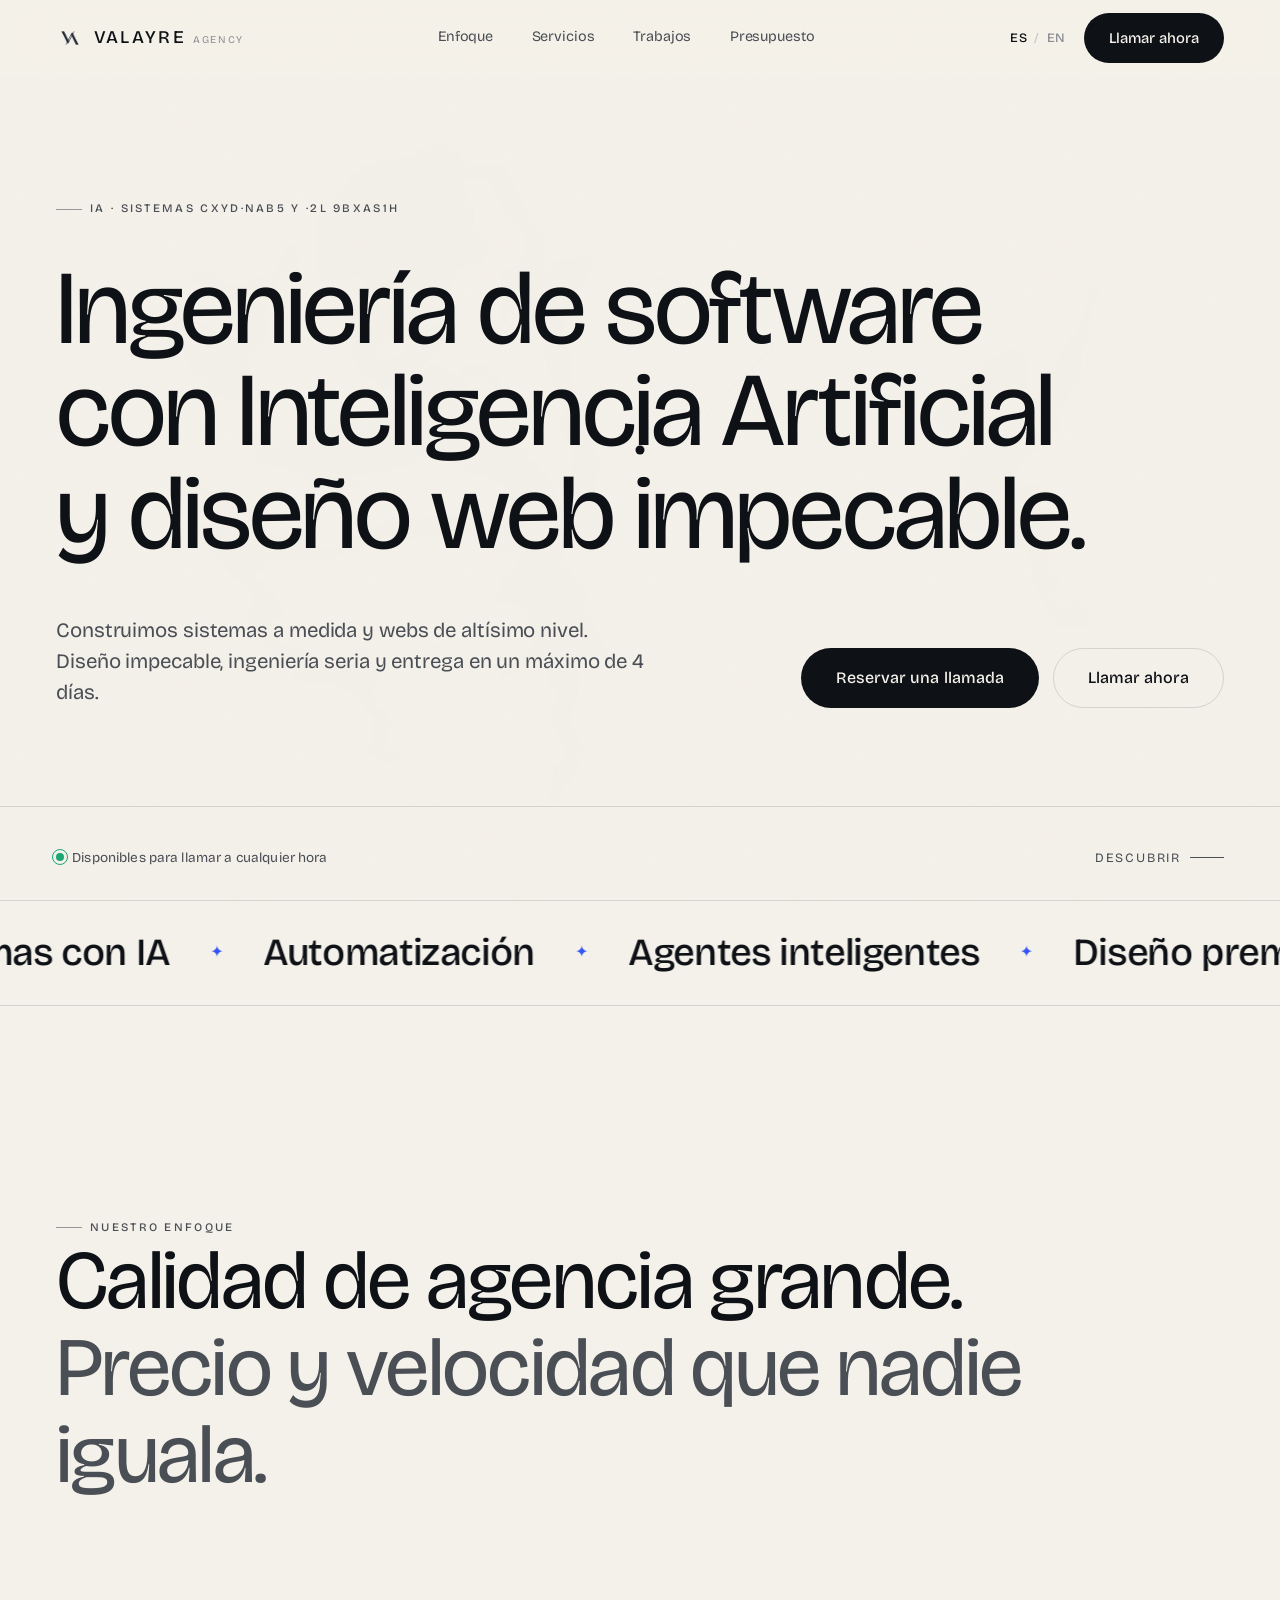
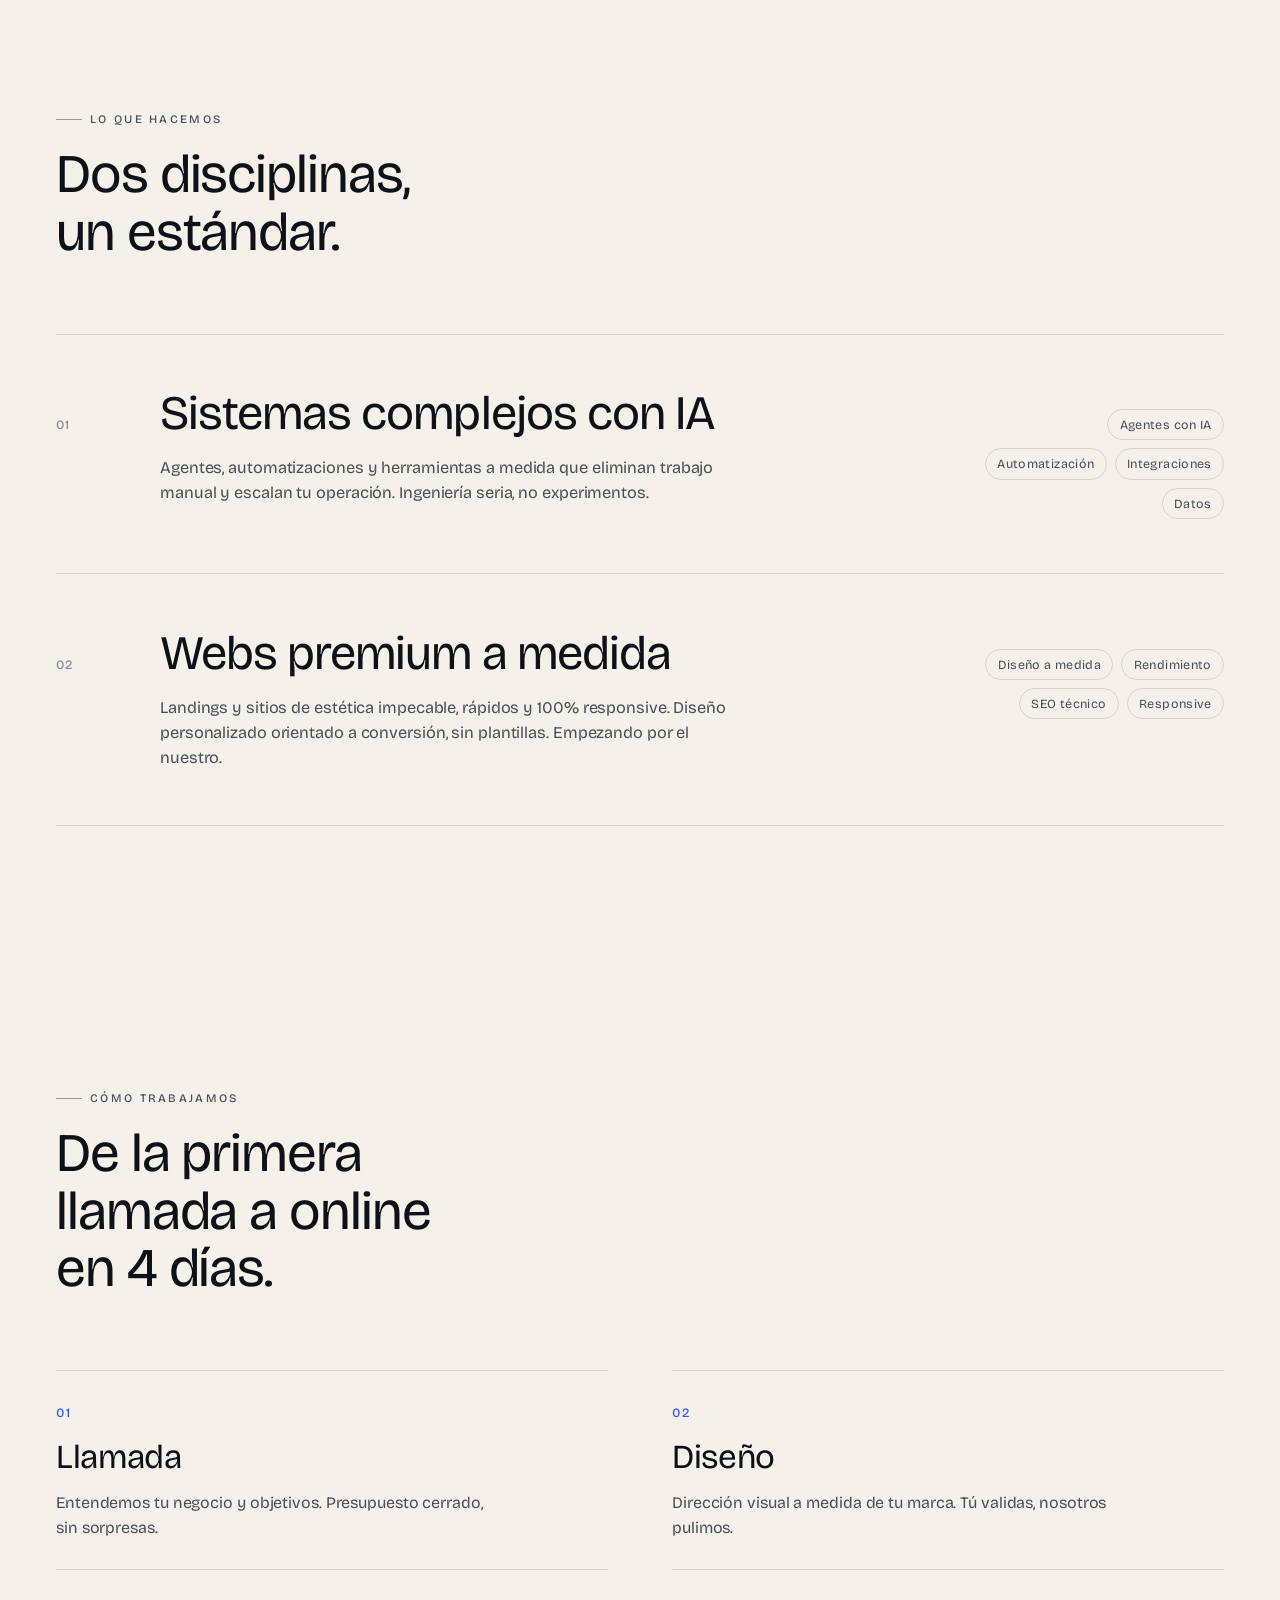
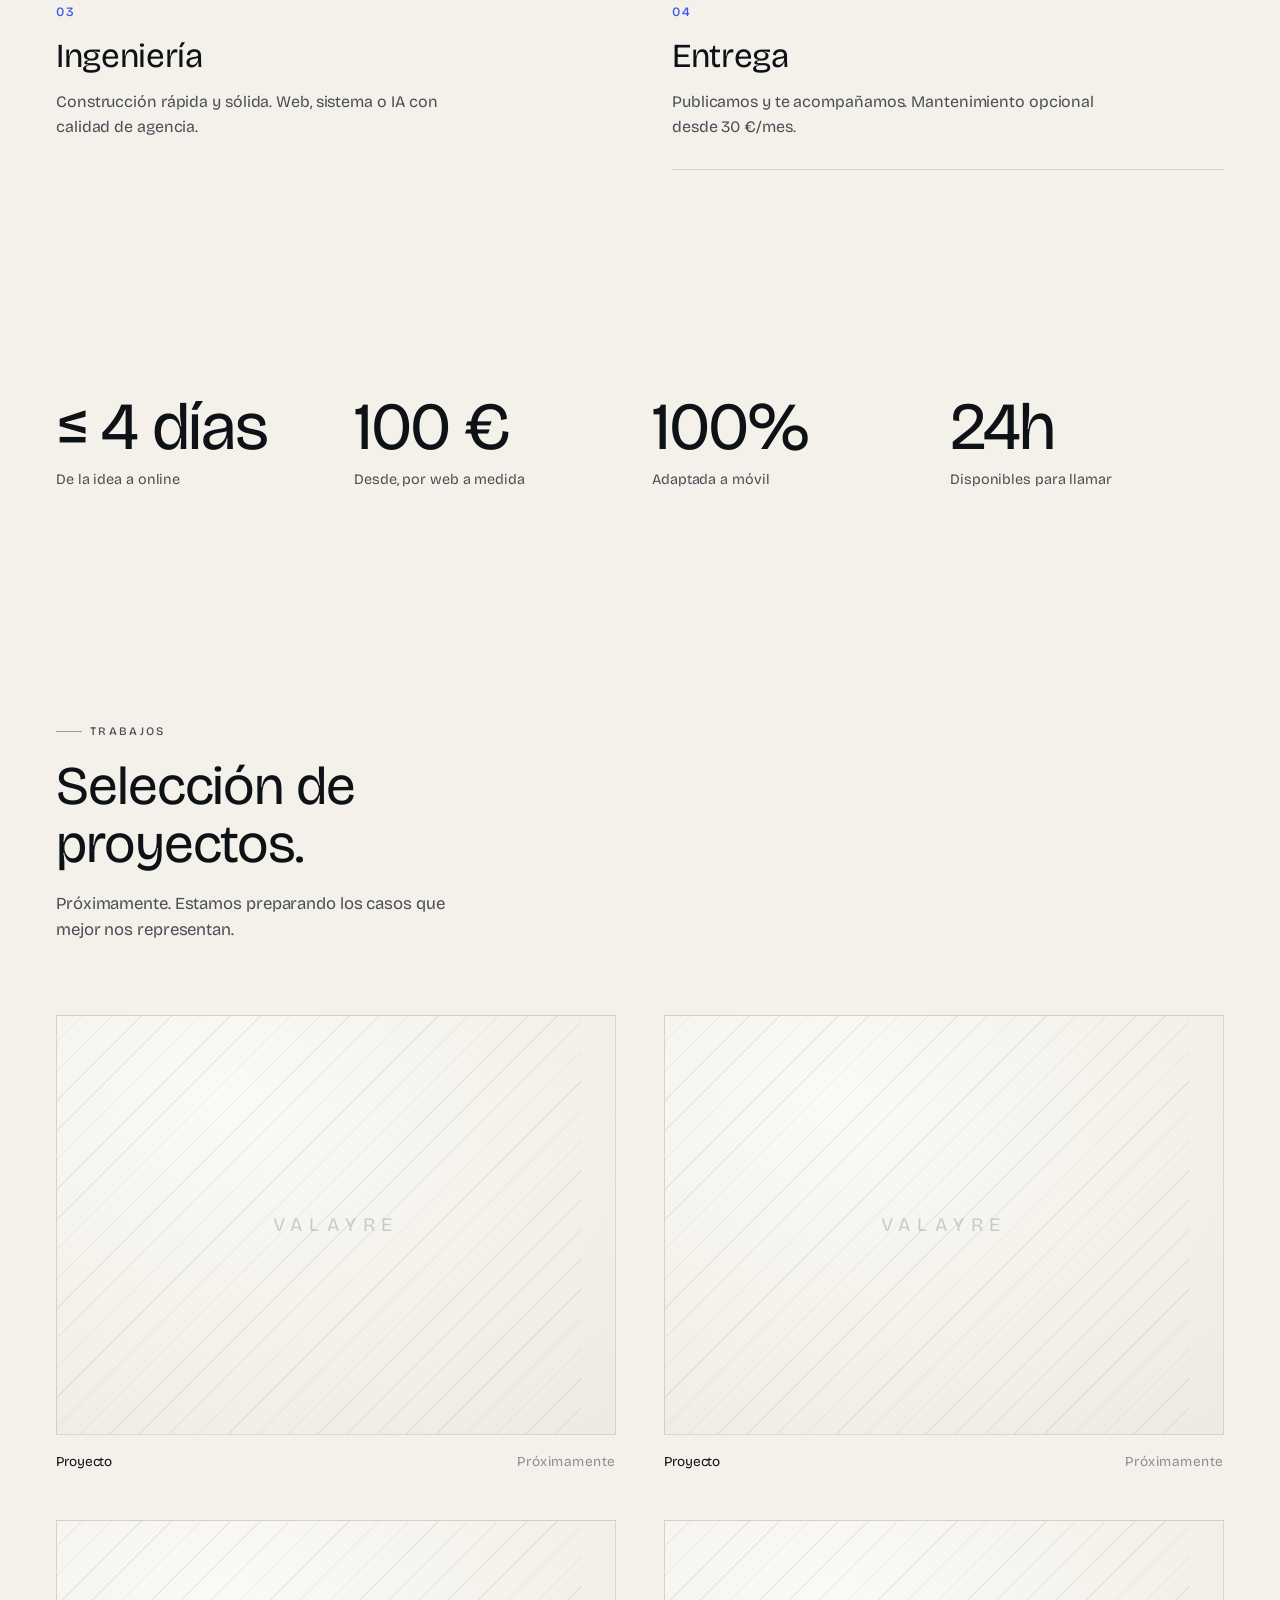
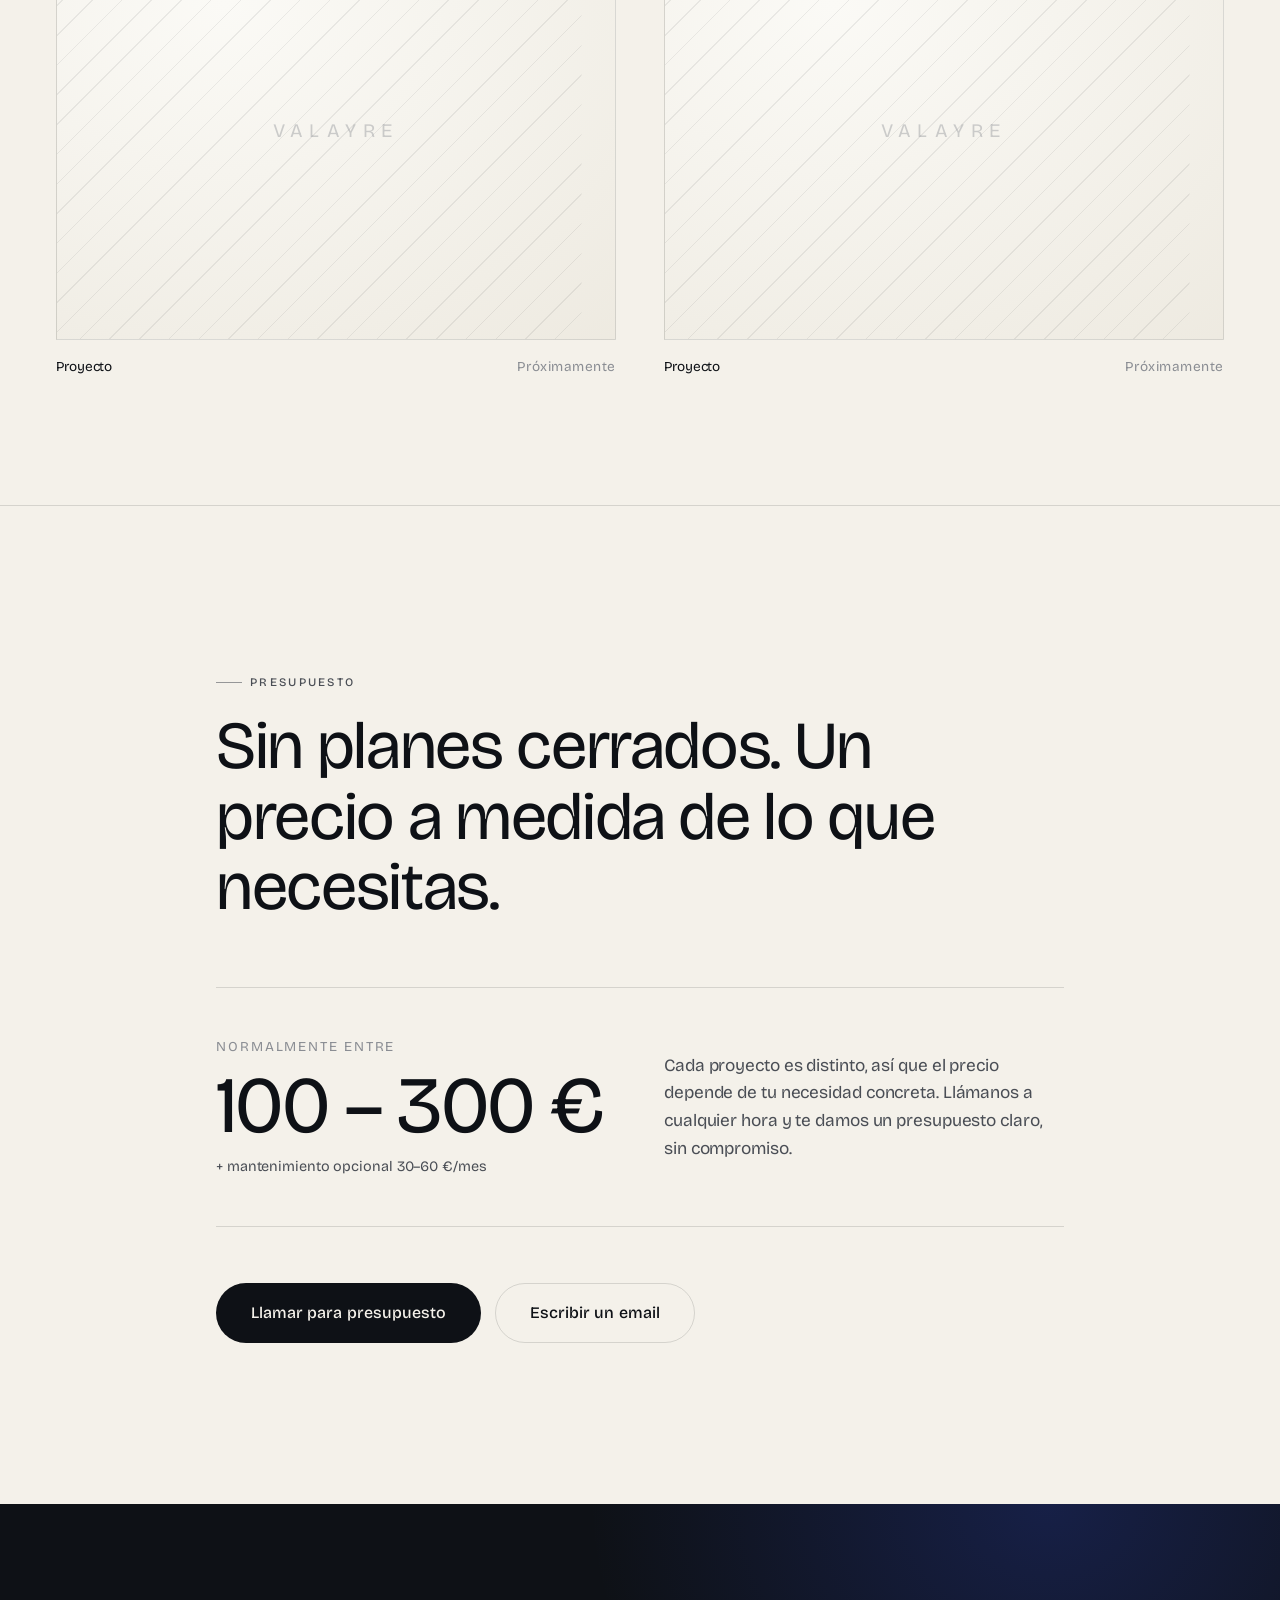
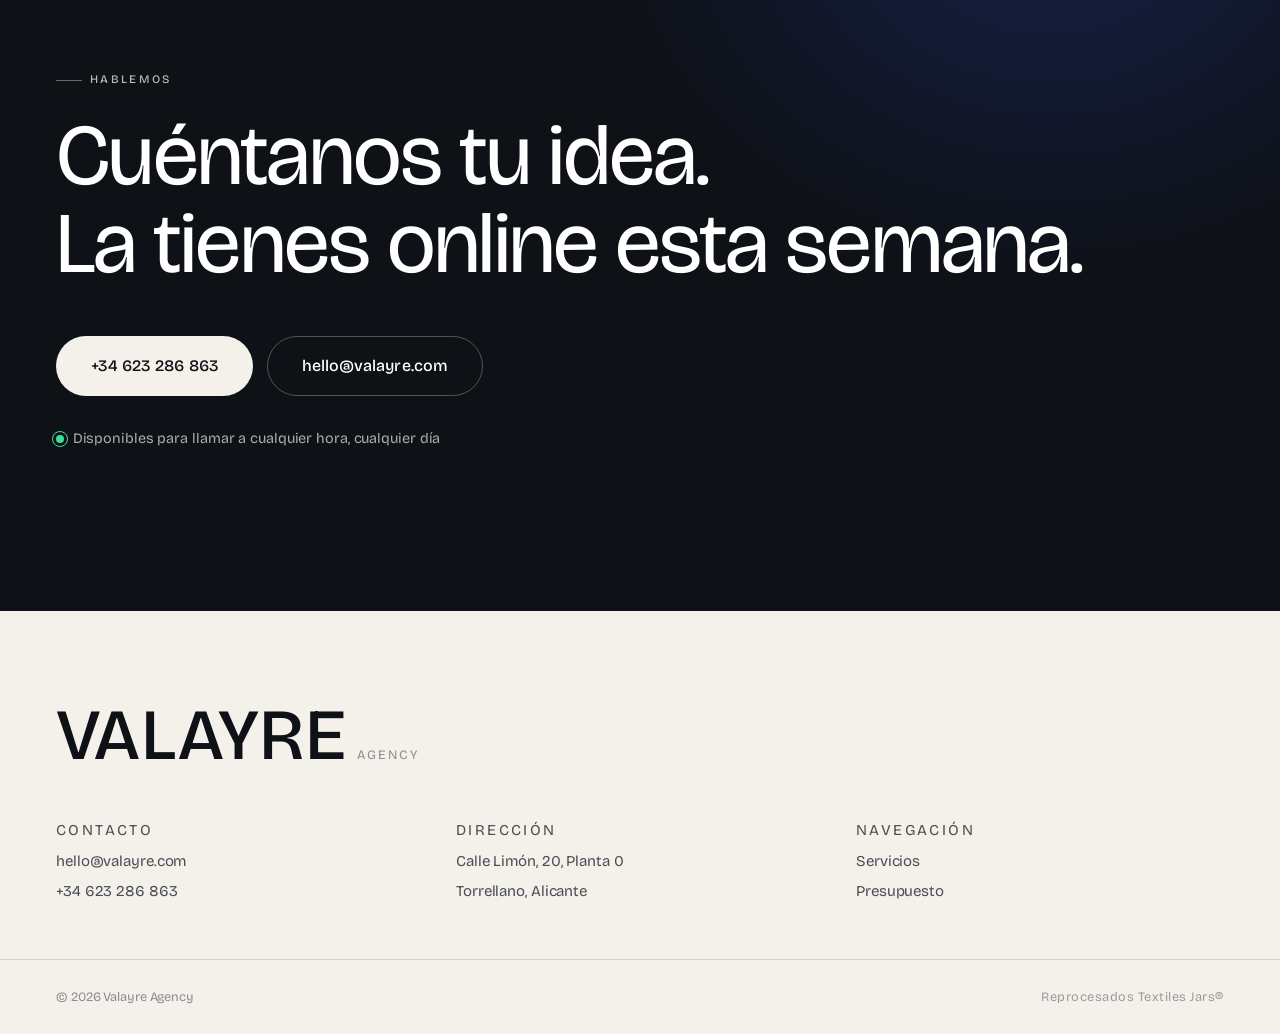
==== index.html @ 8a5e9e45 "🚀 Valayre Agency — landing premium inicial Landing estática (HTML/CSS/JS) para agency.valayre.com. W" ====
<!DOCTYPE html>
<html lang="es">
<head>
  <meta charset="UTF-8" />
  <meta name="viewport" content="width=device-width, initial-scale=1.0, viewport-fit=cover" />
  <title>Valayre Agency — Ingeniería de software con IA & diseño web premium</title>
  <meta name="description" content="Agencia de desarrollo de sistemas complejos con Inteligencia Artificial y webs premium a medida. Diseño impecable, entrega en máximo 4 días. Presupuesto a medida — llámanos a cualquier hora." />
  <meta name="theme-color" content="#F4F1EA" />

  <meta property="og:title" content="Valayre Agency — Software con IA & diseño web premium" />
  <meta property="og:description" content="Sistemas complejos con IA y webs premium. Diseño impecable, entrega en 4 días. Presupuesto a medida." />
  <meta property="og:type" content="website" />
  <meta property="og:url" content="https://agency.valayre.com" />

  <link rel="icon" type="image/png" href="assets/va-monogram.png" />
  <link rel="apple-touch-icon" href="assets/va-monogram.png" />

  <link rel="preconnect" href="https://fonts.googleapis.com" />
  <link rel="preconnect" href="https://fonts.gstatic.com" crossorigin />
  <!-- Bricolage Grotesque = única tipografía (display + texto). -->
  <link href="https://fonts.googleapis.com/css2?family=Bricolage+Grotesque:opsz,wght@12..96,200..800&display=swap" rel="stylesheet" />

  <link rel="stylesheet" href="styles.css" />
</head>
<body data-lang="es">

  <!-- ===================== PRELOADER ===================== -->
  <div class="loader" id="loader" aria-hidden="true">
    <div class="loader__inner">
      <img src="assets/va-monogram.png" alt="" class="loader__mark" />
      <div class="loader__bar"><span class="loader__fill" id="loaderFill"></span></div>
    </div>
    <span class="loader__count" id="loaderCount">0</span>
  </div>

  <!-- ===================== FX LAYERS ===================== -->
  <canvas class="fx-canvas" id="fxCanvas" aria-hidden="true"></canvas>
  <div class="grain" aria-hidden="true"></div>
  <div class="cursor" id="cursor" aria-hidden="true"><span class="cursor__label" id="cursorLabel"></span></div>
  <div class="scroll-progress" id="scrollProgress" aria-hidden="true"></div>

  <!-- ===================== NAV ===================== -->
  <header class="nav" id="nav">
    <div class="wrap nav__inner">
      <a href="#top" class="brand" data-cursor="Inicio" aria-label="Valayre Agency">
        <img src="assets/va-monogram.png" alt="" class="brand__mark" />
        <span class="brand__text"><b>VALAYRE</b><i>Agency</i></span>
      </a>

      <nav class="nav__links" aria-label="Principal">
        <a href="#enfoque" data-i18n="nav.approach">Enfoque</a>
        <a href="#servicios" data-i18n="nav.services">Servicios</a>
        <a href="#trabajos" data-i18n="nav.work">Trabajos</a>
        <a href="#presupuesto" data-i18n="nav.pricing">Presupuesto</a>
      </nav>

      <div class="nav__actions">
        <button class="lang" id="langSwitch" aria-label="Idioma / Language">
          <span data-lang-opt="es" class="is-active">ES</span><i>/</i><span data-lang-opt="en">EN</span>
        </button>
        <a href="tel:+34623286863" class="btn btn--solid nav__cta" data-magnetic data-cursor="Llamar" data-i18n="nav.cta">Llamar ahora</a>
      </div>
    </div>
  </header>

  <main id="top">

    <!-- ===================== HERO ===================== -->
    <section class="hero" id="hero">
      <div class="wrap hero__inner">
        <p class="eyebrow hero__eyebrow" data-scramble data-i18n="hero.eyebrow">IA · Sistemas complejos · Web premium</p>

        <h1 class="hero__title">
          <span class="line" data-i18n="hero.t1">Ingeniería de software</span>
          <span class="line" data-i18n="hero.t2">con Inteligencia Artificial</span>
          <span class="line line--accent" data-i18n="hero.t3">y diseño web impecable.</span>
        </h1>

        <div class="hero__foot">
          <p class="hero__lead" data-i18n="hero.lead">
            Construimos sistemas a medida y webs de altísimo nivel. Diseño impecable,
            ingeniería seria y entrega en un máximo de 4 días.
          </p>
          <div class="hero__cta">
            <a href="#presupuesto" class="btn btn--solid btn--lg" data-magnetic data-cursor="Reservar" data-i18n="hero.cta1">Reservar una llamada</a>
            <a href="tel:+34623286863" class="btn btn--line btn--lg" data-magnetic data-cursor="Llamar" data-i18n="hero.cta2">Llamar ahora</a>
          </div>
        </div>
      </div>

      <div class="hero__meta wrap">
        <span class="hero__avail"><i class="dot"></i><span data-i18n="hero.avail">Disponibles para llamar a cualquier hora</span></span>
        <a href="#enfoque" class="hero__scroll" data-cursor="Bajar"><span data-i18n="hero.scroll">Descubrir</span><i></i></a>
      </div>
    </section>

    <!-- ===================== MARQUEE ===================== -->
    <div class="marquee" aria-hidden="true">
      <div class="marquee__track" id="marquee">
        <span>Desarrollo web</span><i>✦</i><span>Sistemas con IA</span><i>✦</i><span>Automatización</span><i>✦</i>
        <span>Agentes inteligentes</span><i>✦</i><span>Diseño premium</span><i>✦</i><span>Integraciones</span><i>✦</i>
        <span>Rendimiento</span><i>✦</i><span>SEO técnico</span><i>✦</i>
      </div>
    </div>

    <!-- ===================== MANIFESTO ===================== -->
    <section class="manifesto" id="enfoque">
      <div class="wrap">
        <p class="eyebrow reveal" data-i18n="man.eyebrow">Nuestro enfoque</p>
        <h2 class="manifesto__title">
          <span class="w" data-i18n="man.t1">Calidad</span>
          <span class="w" data-i18n="man.t2">de</span>
          <span class="w" data-i18n="man.t3">agencia</span>
          <span class="w" data-i18n="man.t4">grande.</span>
          <span class="w w--mut" data-i18n="man.t5">Precio</span>
          <span class="w w--mut" data-i18n="man.t6">y</span>
          <span class="w w--mut" data-i18n="man.t7">velocidad</span>
          <span class="w w--mut" data-i18n="man.t8">que</span>
          <span class="w w--mut" data-i18n="man.t9">nadie</span>
          <span class="w w--mut" data-i18n="man.t10">iguala.</span>
        </h2>
      </div>
    </section>

    <!-- ===================== SERVICES ===================== -->
    <section class="services" id="servicios">
      <div class="wrap">
        <header class="sec-head reveal">
          <p class="eyebrow" data-i18n="serv.eyebrow">Lo que hacemos</p>
          <h2 class="sec-title" data-i18n="serv.title">Dos disciplinas, un estándar.</h2>
        </header>

        <div class="srv">
          <article class="srv__item reveal" data-cursor="Ver">
            <span class="srv__idx">01</span>
            <div class="srv__body">
              <h3 class="srv__title" data-i18n="serv.1.t">Sistemas complejos con IA</h3>
              <p class="srv__text" data-i18n="serv.1.d">Agentes, automatizaciones y herramientas a medida que eliminan trabajo manual y escalan tu operación. Ingeniería seria, no experimentos.</p>
            </div>
            <ul class="srv__tags">
              <li data-i18n="serv.1.a">Agentes con IA</li>
              <li data-i18n="serv.1.b">Automatización</li>
              <li data-i18n="serv.1.c">Integraciones</li>
              <li data-i18n="serv.1.e">Datos</li>
            </ul>
          </article>

          <article class="srv__item reveal" data-cursor="Ver">
            <span class="srv__idx">02</span>
            <div class="srv__body">
              <h3 class="srv__title" data-i18n="serv.2.t">Webs premium a medida</h3>
              <p class="srv__text" data-i18n="serv.2.d">Landings y sitios de estética impecable, rápidos y 100% responsive. Diseño personalizado orientado a conversión, sin plantillas. Empezando por el nuestro.</p>
            </div>
            <ul class="srv__tags">
              <li data-i18n="serv.2.a">Diseño a medida</li>
              <li data-i18n="serv.2.b">Rendimiento</li>
              <li data-i18n="serv.2.c">SEO técnico</li>
              <li data-i18n="serv.2.e">Responsive</li>
            </ul>
          </article>
        </div>
      </div>
    </section>

    <!-- ===================== APPROACH / PROCESS ===================== -->
    <section class="process">
      <div class="wrap">
        <header class="sec-head reveal">
          <p class="eyebrow" data-i18n="proc.eyebrow">Cómo trabajamos</p>
          <h2 class="sec-title" data-i18n="proc.title">De la primera llamada a online en 4 días.</h2>
        </header>

        <ol class="steps">
          <li class="step reveal">
            <span class="step__n">01</span>
            <h3 class="step__t" data-i18n="proc.1.t">Llamada</h3>
            <p class="step__d" data-i18n="proc.1.d">Entendemos tu negocio y objetivos. Presupuesto cerrado, sin sorpresas.</p>
          </li>
          <li class="step reveal">
            <span class="step__n">02</span>
            <h3 class="step__t" data-i18n="proc.2.t">Diseño</h3>
            <p class="step__d" data-i18n="proc.2.d">Dirección visual a medida de tu marca. Tú validas, nosotros pulimos.</p>
          </li>
          <li class="step reveal">
            <span class="step__n">03</span>
            <h3 class="step__t" data-i18n="proc.3.t">Ingeniería</h3>
            <p class="step__d" data-i18n="proc.3.d">Construcción rápida y sólida. Web, sistema o IA con calidad de agencia.</p>
          </li>
          <li class="step reveal">
            <span class="step__n">04</span>
            <h3 class="step__t" data-i18n="proc.4.t">Entrega</h3>
            <p class="step__d" data-i18n="proc.4.d">Publicamos y te acompañamos. Mantenimiento opcional desde 30&nbsp;€/mes.</p>
          </li>
        </ol>
      </div>
    </section>

    <!-- ===================== STATS ===================== -->
    <section class="stats">
      <div class="wrap stats__grid">
        <div class="stat reveal">
          <span class="stat__n" data-count="4" data-prefix="≤ " data-suffix="" data-i18n-suffix="stat.days"> días</span>
          <span class="stat__l" data-i18n="stat.1">De la idea a online</span>
        </div>
        <div class="stat reveal">
          <span class="stat__n" data-count="100" data-prefix="" data-suffix=" €">100 €</span>
          <span class="stat__l" data-i18n="stat.2">Desde, por web a medida</span>
        </div>
        <div class="stat reveal">
          <span class="stat__n" data-count="100" data-prefix="" data-suffix="%">100%</span>
          <span class="stat__l" data-i18n="stat.3">Adaptada a móvil</span>
        </div>
        <div class="stat reveal">
          <span class="stat__n" data-count="24" data-prefix="" data-suffix="h">24h</span>
          <span class="stat__l" data-i18n="stat.4">Disponibles para llamar</span>
        </div>
      </div>
    </section>

    <!-- ===================== WORK ===================== -->
    <section class="work" id="trabajos">
      <div class="wrap">
        <header class="sec-head reveal">
          <p class="eyebrow" data-i18n="work.eyebrow">Trabajos</p>
          <h2 class="sec-title" data-i18n="work.title">Selección de proyectos.</h2>
          <p class="sec-sub" data-i18n="work.sub">Próximamente. Estamos preparando los casos que mejor nos representan.</p>
        </header>

        <div class="work__grid">
          <figure class="proj reveal" data-cursor="Pronto"><div class="proj__ph"></div><figcaption><span data-i18n="work.1">Proyecto</span><i data-i18n="work.soon">Próximamente</i></figcaption></figure>
          <figure class="proj reveal" data-cursor="Pronto"><div class="proj__ph"></div><figcaption><span data-i18n="work.2">Proyecto</span><i data-i18n="work.soon">Próximamente</i></figcaption></figure>
          <figure class="proj reveal" data-cursor="Pronto"><div class="proj__ph"></div><figcaption><span data-i18n="work.3">Proyecto</span><i data-i18n="work.soon">Próximamente</i></figcaption></figure>
          <figure class="proj reveal" data-cursor="Pronto"><div class="proj__ph"></div><figcaption><span data-i18n="work.4">Proyecto</span><i data-i18n="work.soon">Próximamente</i></figcaption></figure>
        </div>
      </div>
    </section>

    <!-- ===================== PRESUPUESTO (single, no plans) ===================== -->
    <section class="quote" id="presupuesto">
      <div class="wrap quote__inner">
        <p class="eyebrow reveal" data-i18n="quote.eyebrow">Presupuesto</p>
        <h2 class="quote__title reveal" data-i18n="quote.title">Sin planes cerrados. Un precio a medida de lo que necesitas.</h2>

        <div class="quote__range reveal">
          <div class="quote__figure">
            <span class="quote__from" data-i18n="quote.from">Normalmente entre</span>
            <span class="quote__amount">100 – 300 €</span>
            <span class="quote__note" data-i18n="quote.maint">+ mantenimiento opcional 30–60&nbsp;€/mes</span>
          </div>
          <p class="quote__desc" data-i18n="quote.desc">
            Cada proyecto es distinto, así que el precio depende de tu necesidad concreta.
            Llámanos a cualquier hora y te damos un presupuesto claro, sin compromiso.
          </p>
        </div>

        <div class="quote__cta reveal">
          <a href="tel:+34623286863" class="btn btn--solid btn--lg" data-magnetic data-cursor="Llamar" data-i18n="quote.cta1">Llamar para presupuesto</a>
          <a href="mailto:hello@valayre.com?subject=Presupuesto%20—%20Valayre%20Agency" class="btn btn--line btn--lg" data-magnetic data-cursor="Escribir" data-i18n="quote.cta2">Escribir un email</a>
        </div>
      </div>
    </section>

    <!-- ===================== FINAL CTA ===================== -->
    <section class="cta" id="contacto">
      <div class="wrap cta__inner">
        <p class="eyebrow eyebrow--inv reveal" data-i18n="cta.eyebrow">Hablemos</p>
        <h2 class="cta__title">
          <span class="line" data-i18n="cta.t1">Cuéntanos tu idea.</span>
          <span class="line" data-i18n="cta.t2">La tienes online esta semana.</span>
        </h2>
        <div class="cta__actions reveal">
          <a href="tel:+34623286863" class="btn btn--solid-inv btn--lg" data-magnetic data-cursor="Llamar">+34 623 286 863</a>
          <a href="mailto:hello@valayre.com" class="btn btn--line-inv btn--lg" data-magnetic data-cursor="Escribir">hello@valayre.com</a>
        </div>
        <p class="cta__avail reveal"><i class="dot"></i><span data-i18n="cta.avail">Disponibles para llamar a cualquier hora, cualquier día</span></p>
      </div>
    </section>
  </main>

  <!-- ===================== FOOTER ===================== -->
  <footer class="footer">
    <div class="wrap footer__top">
      <div class="footer__brand">
        <span class="footer__word">VALAYRE</span>
        <span class="footer__sub">Agency</span>
      </div>
      <div class="footer__cols">
        <div class="footer__col">
          <p class="footer__label" data-i18n="footer.contact">Contacto</p>
          <a href="mailto:hello@valayre.com" data-cursor="Escribir">hello@valayre.com</a>
          <a href="tel:+34623286863" data-cursor="Llamar">+34 623 286 863</a>
        </div>
        <div class="footer__col">
          <p class="footer__label" data-i18n="footer.address">Dirección</p>
          <p>Calle Limón, 20, Planta 0</p>
          <p>Torrellano, Alicante</p>
        </div>
        <div class="footer__col">
          <p class="footer__label" data-i18n="footer.site">Navegación</p>
          <a href="#servicios" data-i18n="nav.services">Servicios</a>
          <a href="#presupuesto" data-i18n="nav.pricing">Presupuesto</a>
        </div>
      </div>
    </div>
    <div class="wrap footer__bottom">
      <p>© <span id="year"></span> Valayre Agency</p>
      <p class="footer__parent">Reprocesados Textiles Jars®</p>
    </div>
  </footer>

  <!-- ===================== MOBILE CALL BAR ===================== -->
  <div class="callbar" id="callbar">
    <a href="tel:+34623286863" class="callbar__a callbar__call" data-i18n="callbar.call">Llamar ahora</a>
    <a href="#presupuesto" class="callbar__a callbar__book" data-i18n="callbar.book">Presupuesto</a>
  </div>

  <script src="app.js"></script>
</body>
</html>
---- styles.css ----
/* =========================================================
   VALAYRE AGENCY — Premium redesign (single look)
   Type: Bricolage Grotesque — única tipografía (display + texto).
   ========================================================= */

/* ---------- RESET ---------- */
*, *::before, *::after { box-sizing: border-box; margin: 0; padding: 0; }
html { -webkit-text-size-adjust: 100%; }
img { max-width: 100%; display: block; }
a { color: inherit; text-decoration: none; }
button { font: inherit; color: inherit; background: none; border: none; cursor: pointer; }
ul, ol { list-style: none; }

/* ---------- TOKENS ---------- */
:root {
  --bone:      #F4F1EA;
  --bone-2:    #ECE8DE;
  --ink:       #0E1116;
  --ink-2:     #4A4E55;
  --ink-3:     #8A8D93;
  --line:      rgba(14, 17, 22, 0.13);
  --line-soft: rgba(14, 17, 22, 0.07);
  --accent:    #3554F4;      /* restrained electric — used sparingly */
  --paper:     #FBFAF6;

  --display: 'Bricolage Grotesque', system-ui, -apple-system, sans-serif;
  --sans:    'Bricolage Grotesque', system-ui, -apple-system, sans-serif;

  --wrap:   1280px;
  --gutter: clamp(1.25rem, 4.5vw, 3.5rem);
  --ease:   cubic-bezier(0.16, 1, 0.3, 1);
  --ease-io:cubic-bezier(0.65, 0.05, 0, 1);
  --nav-h:  76px;
}

/* ---------- BASE ---------- */
html { scroll-behavior: smooth; }
body {
  font-family: var(--sans);
  background: var(--bone);
  color: var(--ink);
  line-height: 1.55;
  font-size: 16px;
  font-weight: 400;
  letter-spacing: -0.006em;
  -webkit-font-smoothing: antialiased;
  text-rendering: optimizeLegibility;
  overflow-x: hidden;
}
body.is-loading { overflow: hidden; height: 100vh; }
.wrap { width: 100%; max-width: var(--wrap); margin-inline: auto; padding-inline: var(--gutter); }

/* Bricolage as primary display type — a touch heavier + tighter for large headings */
.hero__title, .sec-title, .srv__title, .step__t, .stat__n,
.manifesto__title, .quote__title, .quote__amount, .cta__title,
.marquee__track span, .footer__word, .loader__count {
  font-weight: 500;
  letter-spacing: -0.03em;
}
.hero__title, .cta__title, .quote__amount, .stat__n { letter-spacing: -0.035em; }

/* Hide native cursor only when custom cursor active (desktop, fine pointer) */
body.has-cursor, body.has-cursor a, body.has-cursor button { cursor: none; }

/* ---------- FX: shader canvas + grain ---------- */
.fx-canvas { position: fixed; inset: 0; z-index: 0; width: 100%; height: 100%; opacity: 0.9; pointer-events: none; }
.grain {
  position: fixed; inset: 0; z-index: 1; pointer-events: none; opacity: 0.4; mix-blend-mode: multiply;
  background-image: url("data:image/svg+xml,%3Csvg xmlns='http://www.w3.org/2000/svg' width='140' height='140'%3E%3Cfilter id='n'%3E%3CfeTurbulence type='fractalNoise' baseFrequency='0.8' numOctaves='2' stitchTiles='stitch'/%3E%3C/filter%3E%3Crect width='100%25' height='100%25' filter='url(%23n)' opacity='0.05'/%3E%3C/svg%3E");
}
main, .nav, .footer, .marquee, .callbar { position: relative; z-index: 2; }

/* ---------- CUSTOM CURSOR ---------- */
.cursor {
  position: fixed; top: 0; left: 0; z-index: 200; width: 9px; height: 9px; border-radius: 50%;
  background: var(--ink); pointer-events: none; transform: translate(-50%, -50%);
  transition: width 0.35s var(--ease), height 0.35s var(--ease), background 0.35s var(--ease), opacity 0.3s;
  display: none; mix-blend-mode: normal;
}
.cursor.is-active { display: block; }
/* pointer flourishes are desktop-only */
@media (max-width: 1023px), (hover: none), (pointer: coarse) {
  .cursor { display: none !important; }
  body.has-cursor, body.has-cursor a, body.has-cursor button { cursor: auto; }
}
.cursor.is-hover { width: 68px; height: 68px; background: var(--ink); }
.cursor.is-hover.on-dark { background: var(--bone); }
.cursor__label {
  position: absolute; inset: 0; display: grid; place-items: center;
  font-family: var(--sans); font-size: 11px; font-weight: 500; letter-spacing: 0.04em;
  color: var(--bone); opacity: 0; transform: scale(0.6); transition: opacity 0.3s, transform 0.3s var(--ease);
  text-transform: uppercase; white-space: nowrap;
}
.cursor.on-dark .cursor__label { color: var(--ink); }
.cursor.is-hover .cursor__label { opacity: 1; transform: scale(1); }

/* ---------- SCROLL PROGRESS ---------- */
.scroll-progress {
  position: fixed; top: 0; left: 0; height: 2px; width: 0%;
  background: var(--ink); z-index: 100; transform-origin: left;
}

/* ---------- PRELOADER ---------- */
.loader {
  position: fixed; inset: 0; z-index: 300; background: var(--bone);
  display: grid; place-items: center; transition: opacity 0.7s var(--ease), visibility 0.7s;
}
.loader.is-done { opacity: 0; visibility: hidden; }
.loader__inner { display: flex; flex-direction: column; align-items: center; gap: 1.8rem; }
.loader__mark { width: 46px; height: 46px; opacity: 0.9; animation: floaty 3s ease-in-out infinite; }
@keyframes floaty { 0%,100%{transform:translateY(0)} 50%{transform:translateY(-6px)} }
.loader__bar { width: 200px; height: 2px; background: var(--line); overflow: hidden; }
.loader__fill { display: block; height: 100%; width: 0%; background: var(--ink); transition: width 0.2s linear; }
.loader__count {
  position: fixed; bottom: clamp(1.5rem, 5vw, 3rem); right: var(--gutter);
  font-family: var(--display); font-size: clamp(3rem, 12vw, 7rem); line-height: 1; color: var(--ink);
}

/* ---------- EYEBROW ---------- */
.eyebrow {
  display: inline-flex; align-items: center; gap: 0.7em;
  font-family: var(--sans); font-size: 0.72rem; font-weight: 500;
  letter-spacing: 0.2em; text-transform: uppercase; color: var(--ink-2);
}
.eyebrow::before { content: ""; width: 26px; height: 1px; background: currentColor; opacity: 0.55; }
.eyebrow--inv { color: rgba(255,255,255,0.7); }

/* ---------- BUTTONS ---------- */
.btn {
  --py: 0.85em; --px: 1.6em;
  position: relative; display: inline-flex; align-items: center; justify-content: center; gap: 0.6em;
  padding: var(--py) var(--px); font-family: var(--sans); font-size: 0.92rem; font-weight: 500;
  letter-spacing: 0.005em; border-radius: 100px; border: 1px solid transparent;
  overflow: hidden; isolation: isolate; transition: color 0.4s var(--ease), border-color 0.4s var(--ease);
  will-change: transform;
}
.btn--lg { --py: 1.05em; --px: 2.1em; font-size: 1rem; }
.btn::after {
  content: ""; position: absolute; inset: 0; z-index: -1; border-radius: inherit;
  transform: scaleY(0); transform-origin: bottom; transition: transform 0.5s var(--ease);
}
.btn:hover::after { transform: scaleY(1); }

.btn--solid { background: var(--ink); color: var(--bone); }
.btn--solid::after { background: var(--accent); transform-origin: bottom; }
.btn--solid:hover { color: #fff; }

.btn--line { border-color: var(--line); color: var(--ink); }
.btn--line::after { background: var(--ink); }
.btn--line:hover { color: var(--bone); border-color: var(--ink); }

.btn--solid-inv { background: var(--bone); color: var(--ink); }
.btn--solid-inv::after { background: var(--accent); }
.btn--solid-inv:hover { color: #fff; }

.btn--line-inv { border-color: rgba(255,255,255,0.28); color: #fff; }
.btn--line-inv::after { background: var(--bone); }
.btn--line-inv:hover { color: var(--ink); border-color: var(--bone); }

/* ---------- NAV ---------- */
.nav {
  position: fixed; top: 0; left: 0; right: 0; z-index: 50; height: var(--nav-h);
  display: flex; align-items: center;
  background: color-mix(in srgb, var(--bone) 72%, transparent);
  backdrop-filter: saturate(180%) blur(16px); -webkit-backdrop-filter: saturate(180%) blur(16px);
  border-bottom: 1px solid transparent; transition: border-color 0.5s var(--ease), transform 0.5s var(--ease);
}
.nav.is-scrolled { border-bottom-color: var(--line); }
.nav.is-hidden { transform: translateY(-100%); }
.nav__inner { display: flex; align-items: center; justify-content: space-between; gap: 1.5rem; width: 100%; }

.brand { display: flex; align-items: center; gap: 0.6rem; }
.brand__mark { width: 28px; height: 28px; object-fit: contain; }
.brand__text { display: flex; align-items: baseline; gap: 0.45rem; line-height: 1; }
.brand__text b { font-weight: 500; font-size: 1.12rem; letter-spacing: 0.13em; }
.brand__text i { font-style: normal; font-size: 0.64rem; letter-spacing: 0.16em; text-transform: uppercase; color: var(--ink-3); }

.nav__links { display: none; gap: 2.4rem; }
.nav__links a { position: relative; font-size: 0.9rem; color: var(--ink-2); transition: color 0.3s; }
.nav__links a::after { content:""; position:absolute; left:0; bottom:-5px; width:0; height:1px; background: var(--ink); transition: width 0.4s var(--ease); }
.nav__links a:hover { color: var(--ink); } .nav__links a:hover::after { width: 100%; }

.nav__actions { display: flex; align-items: center; gap: 1rem; }
.lang { display: flex; align-items: center; gap: 0.35em; font-size: 0.8rem; font-weight: 500; letter-spacing: 0.06em; color: var(--ink-3); }
.lang span { transition: color 0.3s; padding: 0.15em; }
.lang span.is-active { color: var(--ink); }
.lang i { font-style: normal; opacity: 0.4; }
.nav__cta { display: none; }

/* ---------- HERO ---------- */
.hero { min-height: 100svh; display: flex; flex-direction: column; justify-content: center; padding-top: calc(var(--nav-h) + 3vh); padding-bottom: 2rem; }
.hero__inner { flex: 1; display: flex; flex-direction: column; justify-content: center; }
.hero__eyebrow { margin-bottom: clamp(1.4rem, 4vw, 2.4rem); }
.hero__title {
  font-family: var(--display); font-weight: 400;
  font-size: clamp(2.55rem, 8.2vw, 7rem); line-height: 0.98; letter-spacing: -0.02em;
}
.hero__title .line { display: block; overflow: hidden; }
.hero__title .line > span, .hero__title .line { will-change: transform; }
.line--accent { color: var(--ink); }
.hero__foot { display: flex; flex-direction: column; gap: 2rem; margin-top: clamp(2rem, 5vw, 3.2rem); }
.hero__lead { font-size: clamp(1.05rem, 2vw, 1.28rem); color: var(--ink-2); max-width: 46ch; line-height: 1.5; }
.hero__cta { display: flex; flex-wrap: wrap; gap: 0.85rem; }

.hero__meta { display: flex; align-items: center; justify-content: space-between; gap: 1rem; padding-top: clamp(1.5rem, 4vw, 2.5rem); border-top: 1px solid var(--line); }
.hero__avail { display: inline-flex; align-items: center; gap: 0.6em; font-size: 0.85rem; color: var(--ink-2); letter-spacing: 0.01em; }
.dot { width: 8px; height: 8px; border-radius: 50%; background: #1ea672; position: relative; flex: none; }
.dot::after { content:""; position:absolute; inset:-4px; border-radius:50%; border:1px solid #1ea672; animation: ping 2.2s infinite; }
@keyframes ping { 0%{transform:scale(.5);opacity:.9} 100%{transform:scale(1.7);opacity:0} }
.hero__scroll { display: none; align-items: center; gap: 0.7em; font-size: 0.8rem; letter-spacing: 0.14em; text-transform: uppercase; color: var(--ink-2); }
.hero__scroll i { width: 34px; height: 1px; background: var(--ink-2); position: relative; overflow: hidden; }
.hero__scroll i::after { content:""; position:absolute; inset:0; background: var(--ink); transform: translateX(-100%); animation: sweep 2.4s var(--ease) infinite; }
@keyframes sweep { 0%{transform:translateX(-100%)} 60%,100%{transform:translateX(100%)} }

/* ---------- MARQUEE ---------- */
.marquee { border-block: 1px solid var(--line); padding-block: 1.4rem; overflow: hidden; white-space: nowrap; background: var(--bone); }
.marquee__track { display: inline-flex; align-items: center; gap: 2.5rem; will-change: transform; }
.marquee__track span { font-family: var(--display); font-size: clamp(1.4rem, 3.5vw, 2.4rem); letter-spacing: -0.01em; color: var(--ink); }
.marquee__track i { font-style: normal; color: var(--accent); font-size: 1rem; }

/* ---------- MANIFESTO ---------- */
.manifesto { padding-block: clamp(6rem, 16vw, 13rem); }
.manifesto__title { font-family: var(--display); font-weight: 400; font-size: clamp(2rem, 6.5vw, 5.2rem); line-height: 1.05; letter-spacing: -0.02em; max-width: 20ch; }
.manifesto__title .w { display: inline-block; opacity: 1; transition: opacity 0.6s var(--ease); }
.js .manifesto__title .w:not(.is-lit) { opacity: 0.12; }
.manifesto__title .w.w--mut.is-lit, .manifesto__title .w.is-lit { opacity: 1; }
.manifesto__title .w--mut { color: var(--ink-3); }
.manifesto__title .w--mut.is-lit { color: var(--ink-2); }

/* ---------- SECTION HEAD ---------- */
.sec-head { max-width: 40ch; margin-bottom: clamp(2.5rem, 6vw, 4.5rem); }
.sec-title { font-family: var(--display); font-weight: 400; font-size: clamp(1.9rem, 5vw, 3.4rem); line-height: 1.06; letter-spacing: -0.02em; margin-top: 1.1rem; }
.sec-sub { color: var(--ink-2); margin-top: 1.1rem; font-size: 1.05rem; max-width: 44ch; }

/* ---------- SERVICES ---------- */
.services { padding-bottom: clamp(4rem, 10vw, 8rem); }
.srv { border-top: 1px solid var(--line); }
.srv__item {
  display: grid; grid-template-columns: 1fr; gap: 1.2rem; align-items: start;
  padding-block: clamp(2rem, 5vw, 3.4rem); border-bottom: 1px solid var(--line);
  position: relative; transition: padding-left 0.5s var(--ease);
}
.srv__item::before { content:""; position:absolute; left:0; top:0; height:1px; width:0; background: var(--ink); transition: width 0.6s var(--ease); }
.srv__item:hover::before { width: 100%; }
.srv__idx { font-family: var(--sans); font-size: 0.8rem; font-weight: 500; letter-spacing: 0.1em; color: var(--ink-3); }
.srv__title { font-family: var(--display); font-weight: 400; font-size: clamp(1.7rem, 4.5vw, 3rem); line-height: 1.04; letter-spacing: -0.02em; }
.srv__text { color: var(--ink-2); font-size: 1.02rem; line-height: 1.55; margin-top: 1rem; max-width: 52ch; }
.srv__tags { display: flex; flex-wrap: wrap; gap: 0.5rem; margin-top: 0.4rem; }
.srv__tags li { font-size: 0.78rem; letter-spacing: 0.03em; color: var(--ink-2); border: 1px solid var(--line); border-radius: 100px; padding: 0.4em 0.9em; }

/* ---------- PROCESS ---------- */
.process { padding-block: clamp(4rem, 11vw, 8rem); }
.steps { display: grid; grid-template-columns: 1fr; gap: 0; }
.step { padding-block: 1.8rem; border-top: 1px solid var(--line); }
.step:last-child { border-bottom: 1px solid var(--line); }
.step__n { font-family: var(--sans); font-size: 0.8rem; font-weight: 500; letter-spacing: 0.12em; color: var(--accent); }
.step__t { font-family: var(--display); font-weight: 400; font-size: clamp(1.5rem, 3.5vw, 2.1rem); margin: 0.4rem 0 0.5rem; letter-spacing: -0.01em; }
.step__d { color: var(--ink-2); max-width: 44ch; }

/* ---------- STATS ---------- */
.stats { padding-block: clamp(3rem, 8vw, 6rem); }
.stats__grid { display: grid; grid-template-columns: repeat(2, 1fr); gap: 2.5rem 1.5rem; }
.stat { display: flex; flex-direction: column; gap: 0.5rem; }
.stat__n { font-family: var(--display); font-weight: 400; font-size: clamp(2.4rem, 7vw, 4.2rem); line-height: 1; letter-spacing: -0.02em; }
.stat__l { font-size: 0.9rem; color: var(--ink-2); max-width: 22ch; }

/* ---------- WORK ---------- */
.work { padding-block: clamp(4rem, 11vw, 8rem); }
.work__grid { display: grid; grid-template-columns: 1fr; gap: clamp(1.5rem, 4vw, 3rem); }
.proj { overflow: hidden; }
.proj__ph {
  aspect-ratio: 4 / 3; border: 1px solid var(--line); overflow: hidden; position: relative;
  background:
    radial-gradient(120% 120% at 30% 20%, var(--paper), var(--bone-2));
}
.proj__ph::before {
  content:""; position:absolute; inset:0;
  background: repeating-linear-gradient(135deg, transparent 0 20px, var(--line-soft) 20px 21px);
  transform: translateX(-6%); transition: transform 1.2s var(--ease);
}
.proj:hover .proj__ph::before { transform: translateX(6%); }
.proj__ph::after {
  content: "VALAYRE"; position: absolute; inset: 0; display: grid; place-items: center;
  font-family: var(--display); letter-spacing: 0.35em; font-size: 1.2rem; color: var(--ink-3); opacity: 0.4;
}
.proj figcaption { display: flex; align-items: center; justify-content: space-between; margin-top: 1rem; font-size: 0.85rem; }
.proj figcaption i { font-style: normal; color: var(--ink-3); letter-spacing: 0.04em; }

/* ---------- QUOTE ---------- */
.quote { padding-block: clamp(5rem, 13vw, 10rem); border-top: 1px solid var(--line); }
.quote__inner { max-width: 960px; }
.quote__title { font-family: var(--display); font-weight: 400; font-size: clamp(2rem, 6vw, 4.2rem); line-height: 1.05; letter-spacing: -0.02em; margin: 1.2rem 0 clamp(2.5rem, 6vw, 4rem); max-width: 18ch; }
.quote__range { display: grid; grid-template-columns: 1fr; gap: 2rem; padding-block: clamp(2rem, 5vw, 3rem); border-block: 1px solid var(--line); }
.quote__figure { display: flex; flex-direction: column; gap: 0.6rem; }
.quote__from { font-size: 0.85rem; letter-spacing: 0.14em; text-transform: uppercase; color: var(--ink-3); }
.quote__amount { font-family: var(--display); font-weight: 400; font-size: clamp(2.6rem, 9vw, 5rem); line-height: 1; letter-spacing: -0.02em; }
.quote__note { font-size: 0.9rem; color: var(--ink-2); }
.quote__desc { color: var(--ink-2); font-size: 1.08rem; line-height: 1.6; max-width: 46ch; align-self: center; }
.quote__cta { display: flex; flex-wrap: wrap; gap: 0.85rem; margin-top: clamp(2.5rem, 6vw, 3.5rem); }

/* ---------- FINAL CTA ---------- */
.cta { background: var(--ink); color: #fff; padding-block: clamp(5rem, 14vw, 10rem); position: relative; overflow: hidden; }
.cta::before { content:""; position:absolute; inset:0; opacity:0.55; pointer-events:none; background: radial-gradient(60% 90% at 82% 0%, rgba(53,84,244,0.4), transparent 60%); }
.cta__inner { position: relative; }
.cta__title { font-family: var(--display); font-weight: 400; font-size: clamp(2.2rem, 7vw, 5.4rem); line-height: 1.02; letter-spacing: -0.02em; margin: 1.4rem 0 clamp(2.2rem, 5vw, 3rem); }
.cta__title .line { display: block; overflow: hidden; }
.cta__actions { display: flex; flex-wrap: wrap; gap: 0.85rem; }
.cta__avail { display: inline-flex; align-items: center; gap: 0.6em; margin-top: 2rem; font-size: 0.9rem; color: rgba(255,255,255,0.65); }
.cta__avail .dot { background: #3fdd9a; } .cta__avail .dot::after { border-color: #3fdd9a; }

/* ---------- FOOTER ---------- */
.footer { background: var(--bone); padding-top: clamp(3.5rem, 8vw, 5.5rem); }
.footer__top { display: flex; flex-direction: column; gap: 3rem; padding-bottom: 3rem; }
.footer__brand { display: flex; align-items: baseline; gap: 0.6rem; }
.footer__word { font-family: var(--display); font-size: clamp(2.4rem, 9vw, 4.5rem); letter-spacing: 0.02em; line-height: 1; }
.footer__sub { font-size: 0.8rem; letter-spacing: 0.16em; text-transform: uppercase; color: var(--ink-3); }
.footer__cols { display: grid; grid-template-columns: 1fr 1fr; gap: 2rem; }
.footer__label { font-size: 0.72rem; letter-spacing: 0.16em; text-transform: uppercase; color: var(--ink-3); margin-bottom: 0.9rem; }
.footer__col a, .footer__col p { display: block; font-size: 0.94rem; color: var(--ink-2); margin-bottom: 0.45rem; transition: color 0.3s; }
.footer__col a:hover { color: var(--ink); }
.footer__bottom { display: flex; flex-direction: column; gap: 0.4rem; padding-block: 1.7rem; border-top: 1px solid var(--line); font-size: 0.8rem; color: var(--ink-3); }
.footer__parent { letter-spacing: 0.04em; opacity: 0.85; }

/* ---------- MOBILE CALL BAR ---------- */
.callbar {
  position: fixed; bottom: 0; left: 0; right: 0; z-index: 60; display: flex; gap: 0.6rem;
  padding: 0.7rem var(--gutter) calc(0.7rem + env(safe-area-inset-bottom));
  background: color-mix(in srgb, var(--bone) 84%, transparent);
  backdrop-filter: blur(16px); -webkit-backdrop-filter: blur(16px); border-top: 1px solid var(--line);
  transform: translateY(120%); transition: transform 0.5s var(--ease);
}
.callbar.is-visible { transform: translateY(0); }
.callbar__a { flex: 1; text-align: center; padding: 0.9em; border-radius: 100px; font-size: 0.94rem; font-weight: 500; }
.callbar__call { background: var(--ink); color: var(--bone); }
.callbar__book { border: 1px solid var(--line); color: var(--ink); }

/* ---------- REVEAL / SPLIT ANIM ---------- */
/* Visible by default; only hidden when JS is active (fails safe). */
.reveal { transition: opacity 0.9s var(--ease-io), transform 0.9s var(--ease-io); }
.js .reveal:not(.is-in) { opacity: 0; transform: translateY(26px); }
.line > .split { display: inline-block; transition: transform 1s var(--ease-io); }
.js .line:not(.is-in) > .split { transform: translateY(110%); }

@media (prefers-reduced-motion: reduce) {
  html { scroll-behavior: auto; }
  .reveal, .line > .split { opacity: 1 !important; transform: none !important; transition: none !important; }
  .dot::after, .hero__scroll i::after, .loader__mark { animation: none; }
  .fx-canvas { display: none; }
}

/* =========================================================
   RESPONSIVE
   ========================================================= */
@media (min-width: 640px) {
  .stats__grid { grid-template-columns: repeat(4, 1fr); }
  .work__grid { grid-template-columns: 1fr 1fr; }
  .footer__cols { grid-template-columns: repeat(3, 1fr); }
  .footer__bottom { flex-direction: row; justify-content: space-between; }
  .quote__range { grid-template-columns: 1fr 1fr; gap: 3rem; }
  .hero__foot { flex-direction: row; align-items: flex-end; justify-content: space-between; }
  .hero__lead { margin-bottom: 0; }
}

@media (min-width: 900px) {
  .nav__links { display: flex; }
  .nav__cta { display: inline-flex; }
  .hero__scroll { display: inline-flex; }
  .srv__item { grid-template-columns: 64px minmax(0, 1fr) 240px; gap: 2.5rem; align-items: baseline; }
  .srv__item:hover { padding-left: 1.2rem; }
  .srv__tags { justify-content: flex-end; }
  .steps { grid-template-columns: repeat(2, 1fr); column-gap: clamp(2rem, 5vw, 5rem); }
  .step:nth-child(2) { border-top: 1px solid var(--line); }
  .work__grid { grid-template-columns: repeat(2, 1fr); }
  .callbar { display: none; }
}

@media (min-width: 1200px) {
  .work__grid { grid-template-columns: repeat(2, 1fr); }
}
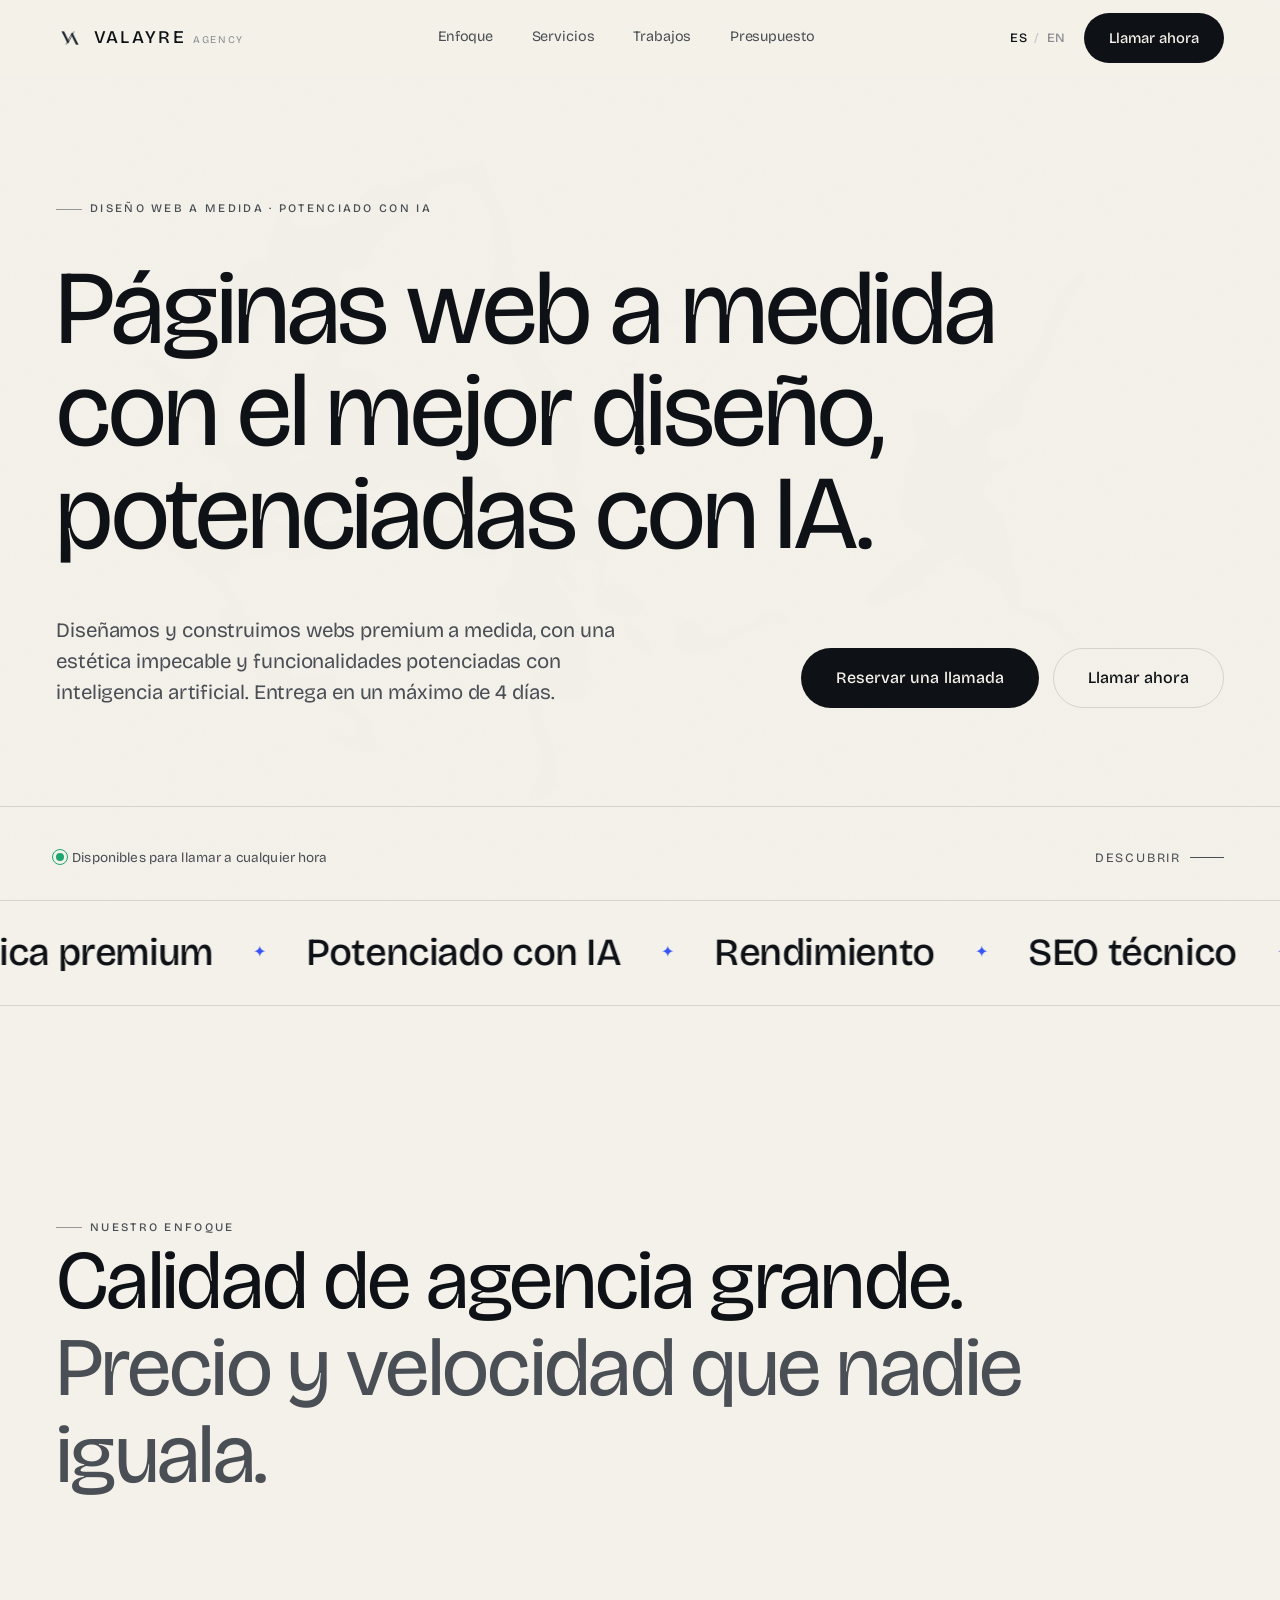
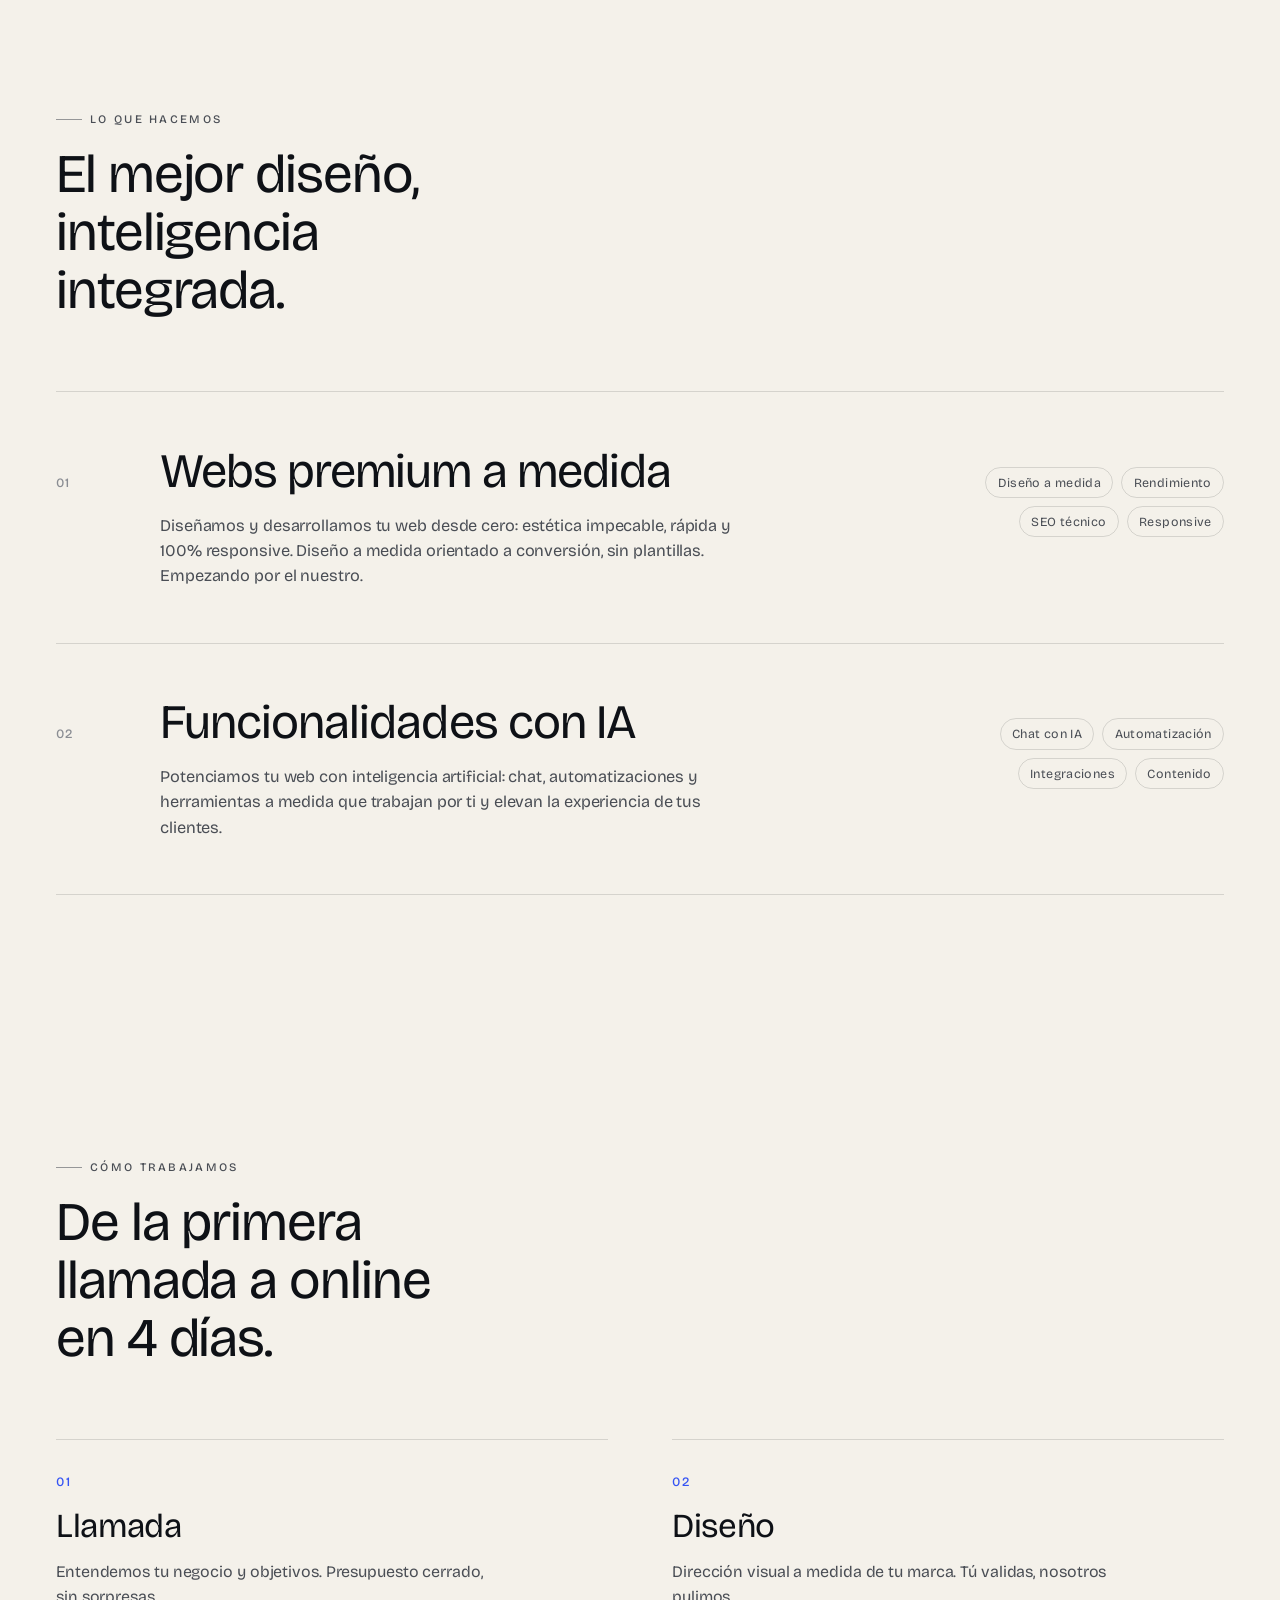
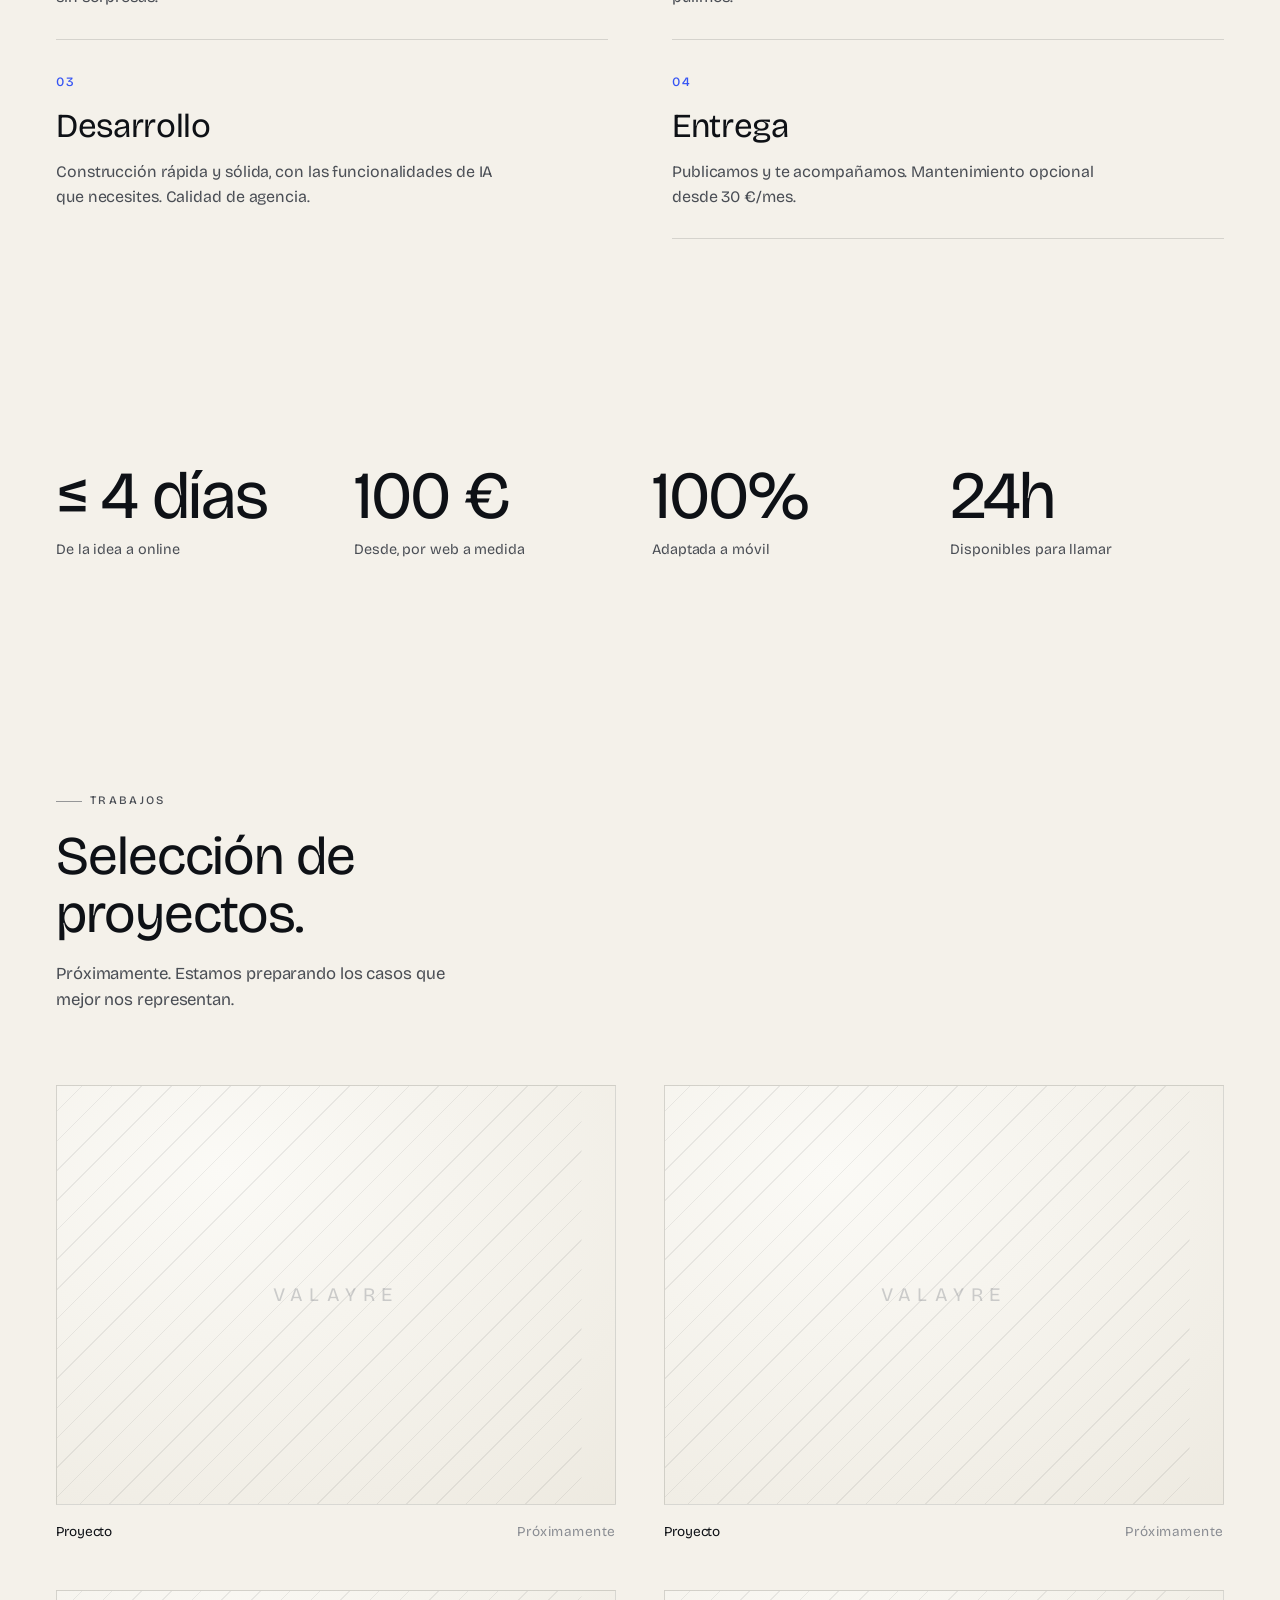
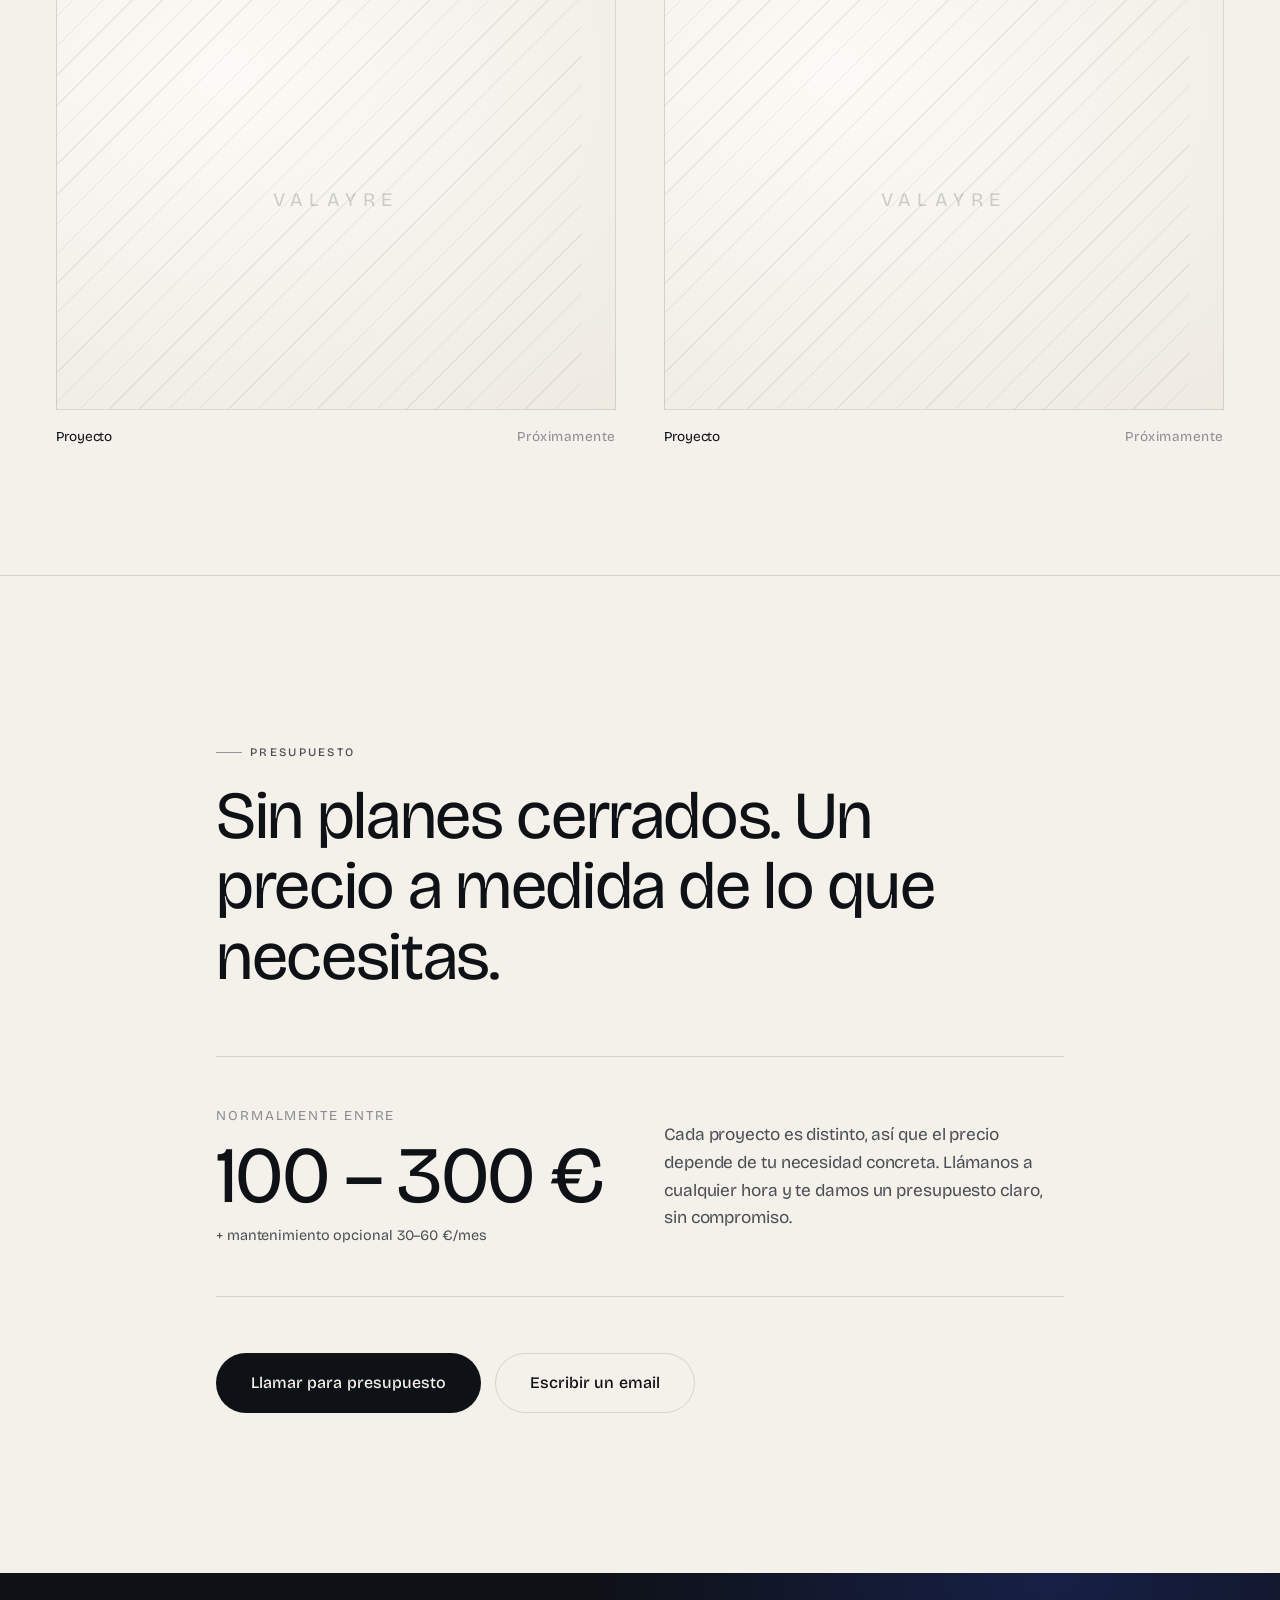
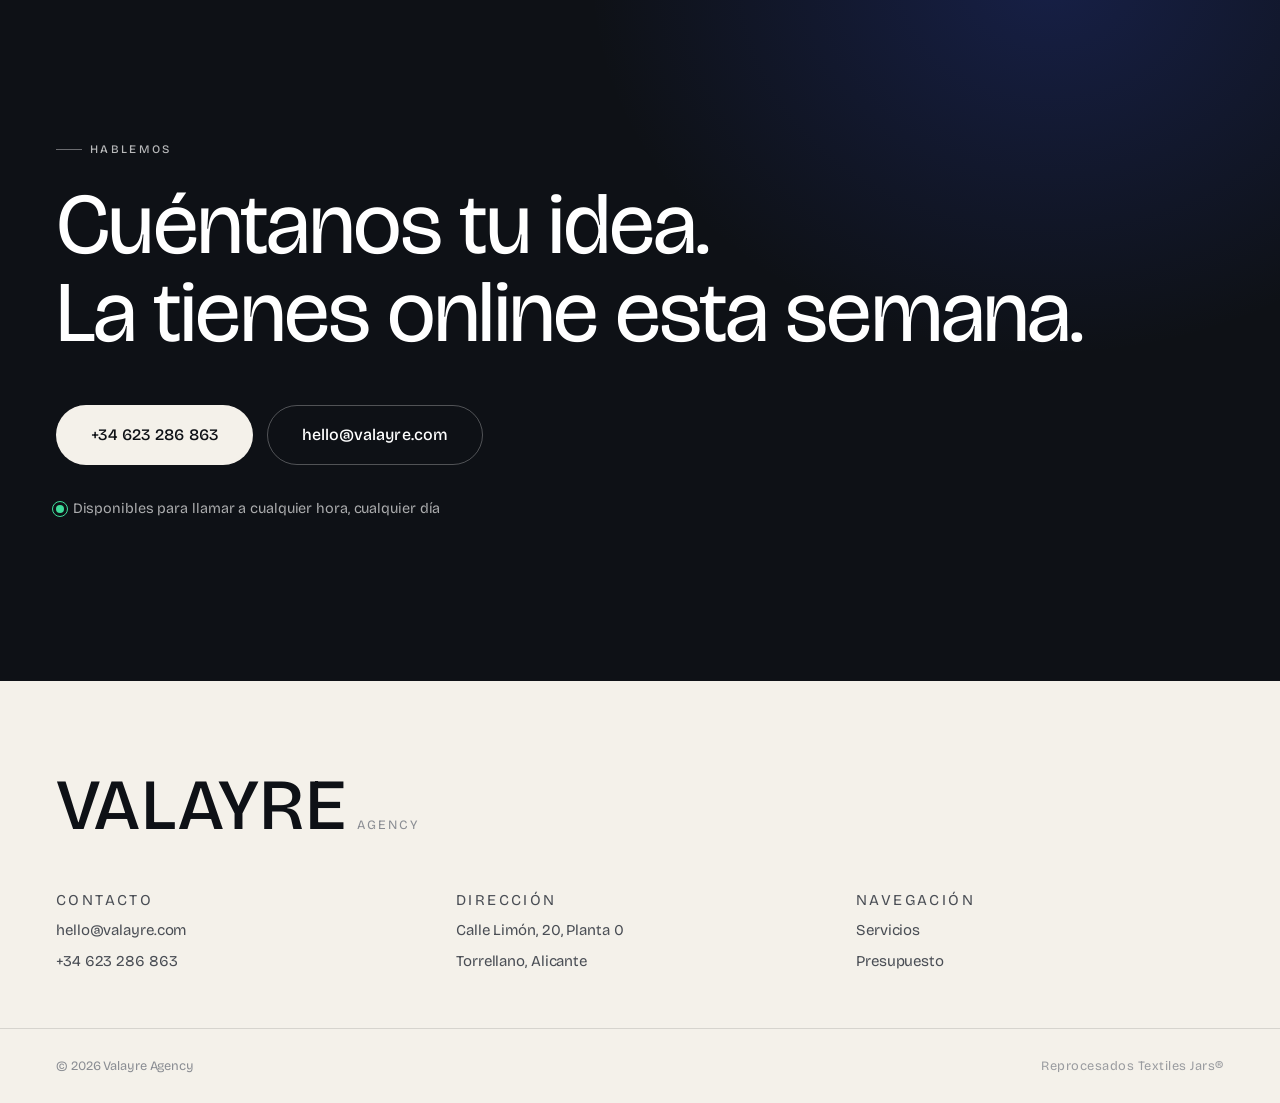
==== commit 720d0e6d: "Reposiciona narrativa: diseño web a medida como protagonista, IA como potenciador - Hero: "Páginas w" ====
--- a/index.html
+++ b/index.html
@@ -3,12 +3,12 @@
 <head>
   <meta charset="UTF-8" />
   <meta name="viewport" content="width=device-width, initial-scale=1.0, viewport-fit=cover" />
-  <title>Valayre Agency — Ingeniería de software con IA & diseño web premium</title>
-  <meta name="description" content="Agencia de desarrollo de sistemas complejos con Inteligencia Artificial y webs premium a medida. Diseño impecable, entrega en máximo 4 días. Presupuesto a medida — llámanos a cualquier hora." />
+  <title>Valayre Agency — Diseño web a medida potenciado con IA</title>
+  <meta name="description" content="Creamos páginas web premium a medida con el mejor diseño y funcionalidades potenciadas con inteligencia artificial. Entrega en máximo 4 días. Presupuesto a medida — llámanos a cualquier hora." />
   <meta name="theme-color" content="#F4F1EA" />
 
-  <meta property="og:title" content="Valayre Agency — Software con IA & diseño web premium" />
-  <meta property="og:description" content="Sistemas complejos con IA y webs premium. Diseño impecable, entrega en 4 días. Presupuesto a medida." />
+  <meta property="og:title" content="Valayre Agency — Diseño web a medida potenciado con IA" />
+  <meta property="og:description" content="Webs premium a medida con el mejor diseño y funcionalidades potenciadas con IA. Entrega en 4 días. Presupuesto a medida." />
   <meta property="og:type" content="website" />
   <meta property="og:url" content="https://agency.valayre.com" />
 
@@ -68,18 +68,18 @@
     <!-- ===================== HERO ===================== -->
     <section class="hero" id="hero">
       <div class="wrap hero__inner">
-        <p class="eyebrow hero__eyebrow" data-scramble data-i18n="hero.eyebrow">IA · Sistemas complejos · Web premium</p>
+        <p class="eyebrow hero__eyebrow" data-scramble data-i18n="hero.eyebrow">Diseño web a medida · Potenciado con IA</p>
 
         <h1 class="hero__title">
-          <span class="line" data-i18n="hero.t1">Ingeniería de software</span>
-          <span class="line" data-i18n="hero.t2">con Inteligencia Artificial</span>
-          <span class="line line--accent" data-i18n="hero.t3">y diseño web impecable.</span>
+          <span class="line" data-i18n="hero.t1">Páginas web a medida</span>
+          <span class="line" data-i18n="hero.t2">con el mejor diseño,</span>
+          <span class="line line--accent" data-i18n="hero.t3">potenciadas con IA.</span>
         </h1>
 
         <div class="hero__foot">
           <p class="hero__lead" data-i18n="hero.lead">
-            Construimos sistemas a medida y webs de altísimo nivel. Diseño impecable,
-            ingeniería seria y entrega en un máximo de 4 días.
+            Diseñamos y construimos webs premium a medida, con una estética impecable
+            y funcionalidades potenciadas con inteligencia artificial. Entrega en un máximo de 4 días.
           </p>
           <div class="hero__cta">
             <a href="#presupuesto" class="btn btn--solid btn--lg" data-magnetic data-cursor="Reservar" data-i18n="hero.cta1">Reservar una llamada</a>
@@ -97,9 +97,9 @@
     <!-- ===================== MARQUEE ===================== -->
     <div class="marquee" aria-hidden="true">
       <div class="marquee__track" id="marquee">
-        <span>Desarrollo web</span><i>✦</i><span>Sistemas con IA</span><i>✦</i><span>Automatización</span><i>✦</i>
-        <span>Agentes inteligentes</span><i>✦</i><span>Diseño premium</span><i>✦</i><span>Integraciones</span><i>✦</i>
-        <span>Rendimiento</span><i>✦</i><span>SEO técnico</span><i>✦</i>
+        <span>Diseño web a medida</span><i>✦</i><span>Estética premium</span><i>✦</i><span>Potenciado con IA</span><i>✦</i>
+        <span>Rendimiento</span><i>✦</i><span>SEO técnico</span><i>✦</i><span>Responsive</span><i>✦</i>
+        <span>Automatización</span><i>✦</i><span>Experiencia impecable</span><i>✦</i>
       </div>
     </div>
 
@@ -127,35 +127,35 @@
       <div class="wrap">
         <header class="sec-head reveal">
           <p class="eyebrow" data-i18n="serv.eyebrow">Lo que hacemos</p>
-          <h2 class="sec-title" data-i18n="serv.title">Dos disciplinas, un estándar.</h2>
+          <h2 class="sec-title" data-i18n="serv.title">El mejor diseño, inteligencia integrada.</h2>
         </header>
 
         <div class="srv">
           <article class="srv__item reveal" data-cursor="Ver">
             <span class="srv__idx">01</span>
             <div class="srv__body">
-              <h3 class="srv__title" data-i18n="serv.1.t">Sistemas complejos con IA</h3>
-              <p class="srv__text" data-i18n="serv.1.d">Agentes, automatizaciones y herramientas a medida que eliminan trabajo manual y escalan tu operación. Ingeniería seria, no experimentos.</p>
+              <h3 class="srv__title" data-i18n="serv.1.t">Webs premium a medida</h3>
+              <p class="srv__text" data-i18n="serv.1.d">Diseñamos y desarrollamos tu web desde cero: estética impecable, rápida y 100% responsive. Diseño a medida orientado a conversión, sin plantillas. Empezando por el nuestro.</p>
             </div>
             <ul class="srv__tags">
-              <li data-i18n="serv.1.a">Agentes con IA</li>
-              <li data-i18n="serv.1.b">Automatización</li>
-              <li data-i18n="serv.1.c">Integraciones</li>
-              <li data-i18n="serv.1.e">Datos</li>
+              <li data-i18n="serv.1.a">Diseño a medida</li>
+              <li data-i18n="serv.1.b">Rendimiento</li>
+              <li data-i18n="serv.1.c">SEO técnico</li>
+              <li data-i18n="serv.1.e">Responsive</li>
             </ul>
           </article>
 
           <article class="srv__item reveal" data-cursor="Ver">
             <span class="srv__idx">02</span>
             <div class="srv__body">
-              <h3 class="srv__title" data-i18n="serv.2.t">Webs premium a medida</h3>
-              <p class="srv__text" data-i18n="serv.2.d">Landings y sitios de estética impecable, rápidos y 100% responsive. Diseño personalizado orientado a conversión, sin plantillas. Empezando por el nuestro.</p>
+              <h3 class="srv__title" data-i18n="serv.2.t">Funcionalidades con IA</h3>
+              <p class="srv__text" data-i18n="serv.2.d">Potenciamos tu web con inteligencia artificial: chat, automatizaciones y herramientas a medida que trabajan por ti y elevan la experiencia de tus clientes.</p>
             </div>
             <ul class="srv__tags">
-              <li data-i18n="serv.2.a">Diseño a medida</li>
-              <li data-i18n="serv.2.b">Rendimiento</li>
-              <li data-i18n="serv.2.c">SEO técnico</li>
-              <li data-i18n="serv.2.e">Responsive</li>
+              <li data-i18n="serv.2.a">Chat con IA</li>
+              <li data-i18n="serv.2.b">Automatización</li>
+              <li data-i18n="serv.2.c">Integraciones</li>
+              <li data-i18n="serv.2.e">Contenido</li>
             </ul>
           </article>
         </div>
@@ -183,8 +183,8 @@
           </li>
           <li class="step reveal">
             <span class="step__n">03</span>
-            <h3 class="step__t" data-i18n="proc.3.t">Ingeniería</h3>
-            <p class="step__d" data-i18n="proc.3.d">Construcción rápida y sólida. Web, sistema o IA con calidad de agencia.</p>
+            <h3 class="step__t" data-i18n="proc.3.t">Desarrollo</h3>
+            <p class="step__d" data-i18n="proc.3.d">Construcción rápida y sólida, con las funcionalidades de IA que necesites. Calidad de agencia.</p>
           </li>
           <li class="step reveal">
             <span class="step__n">04</span>
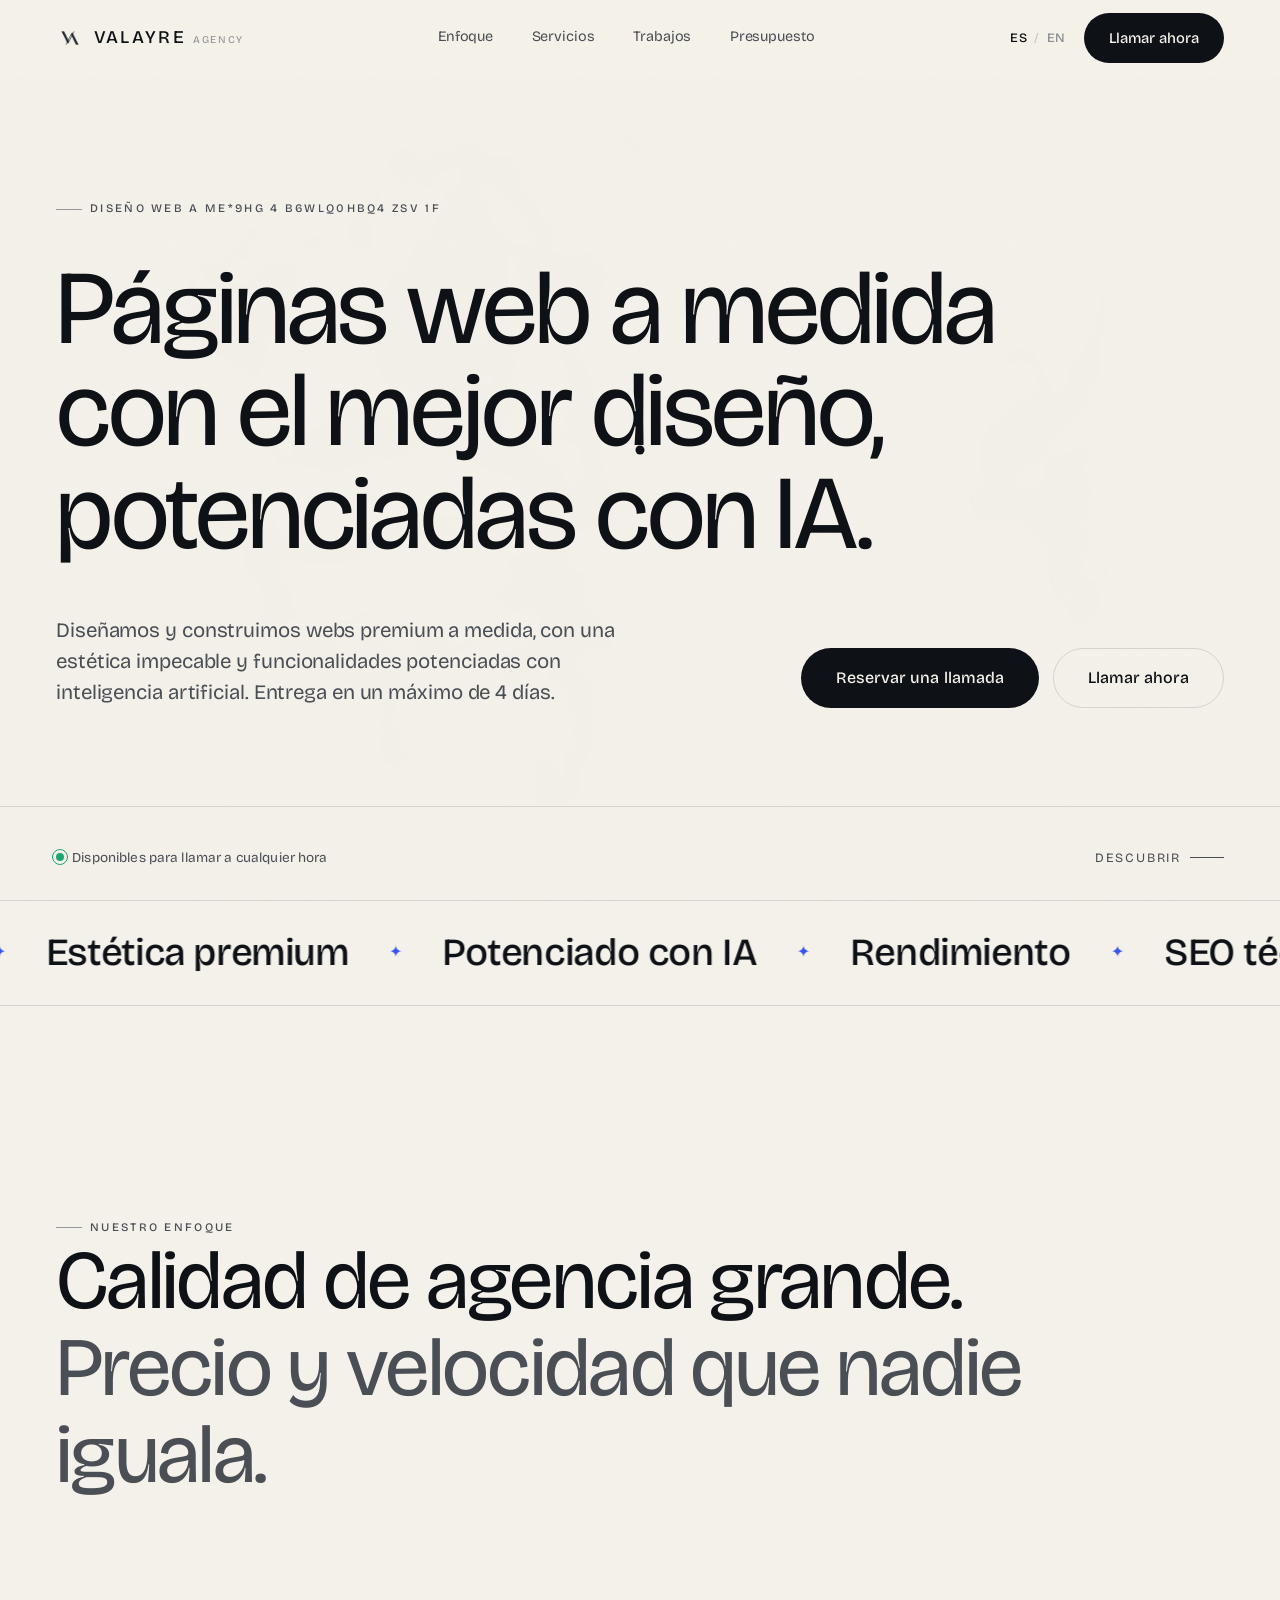
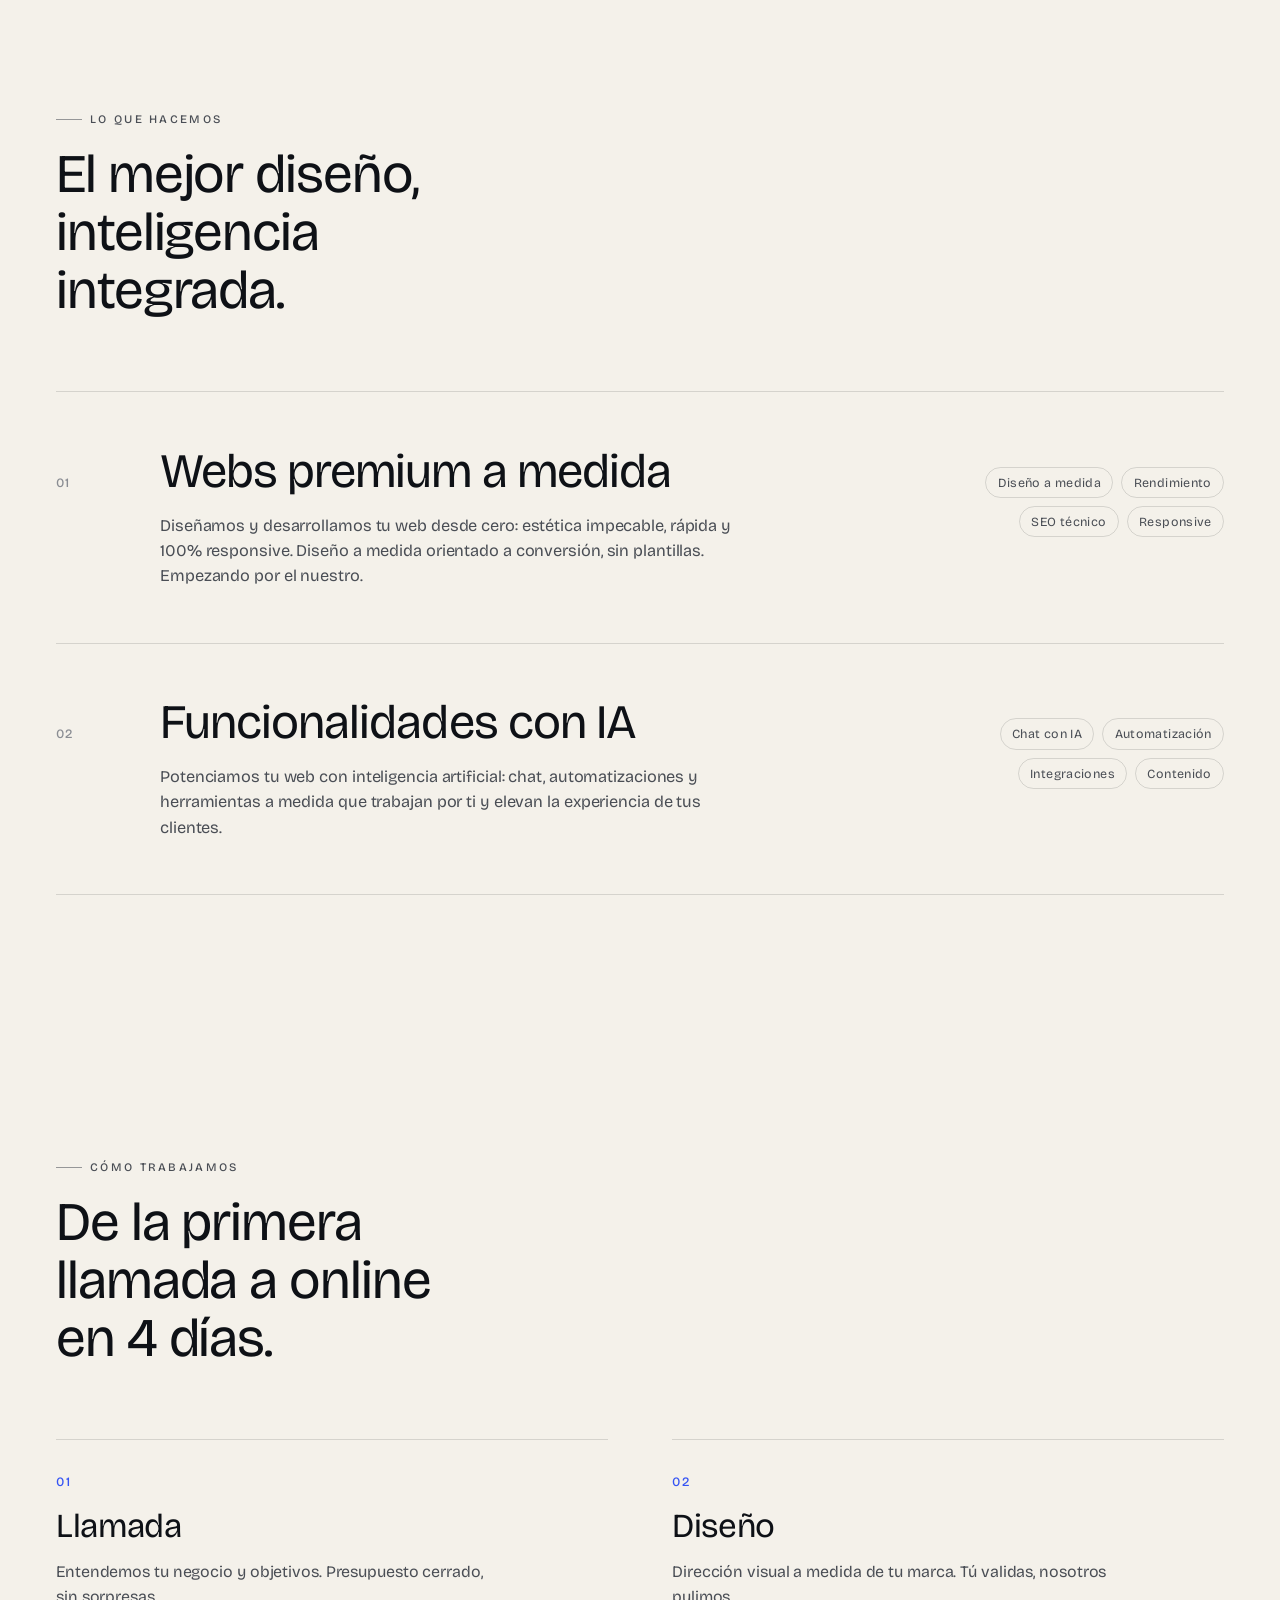
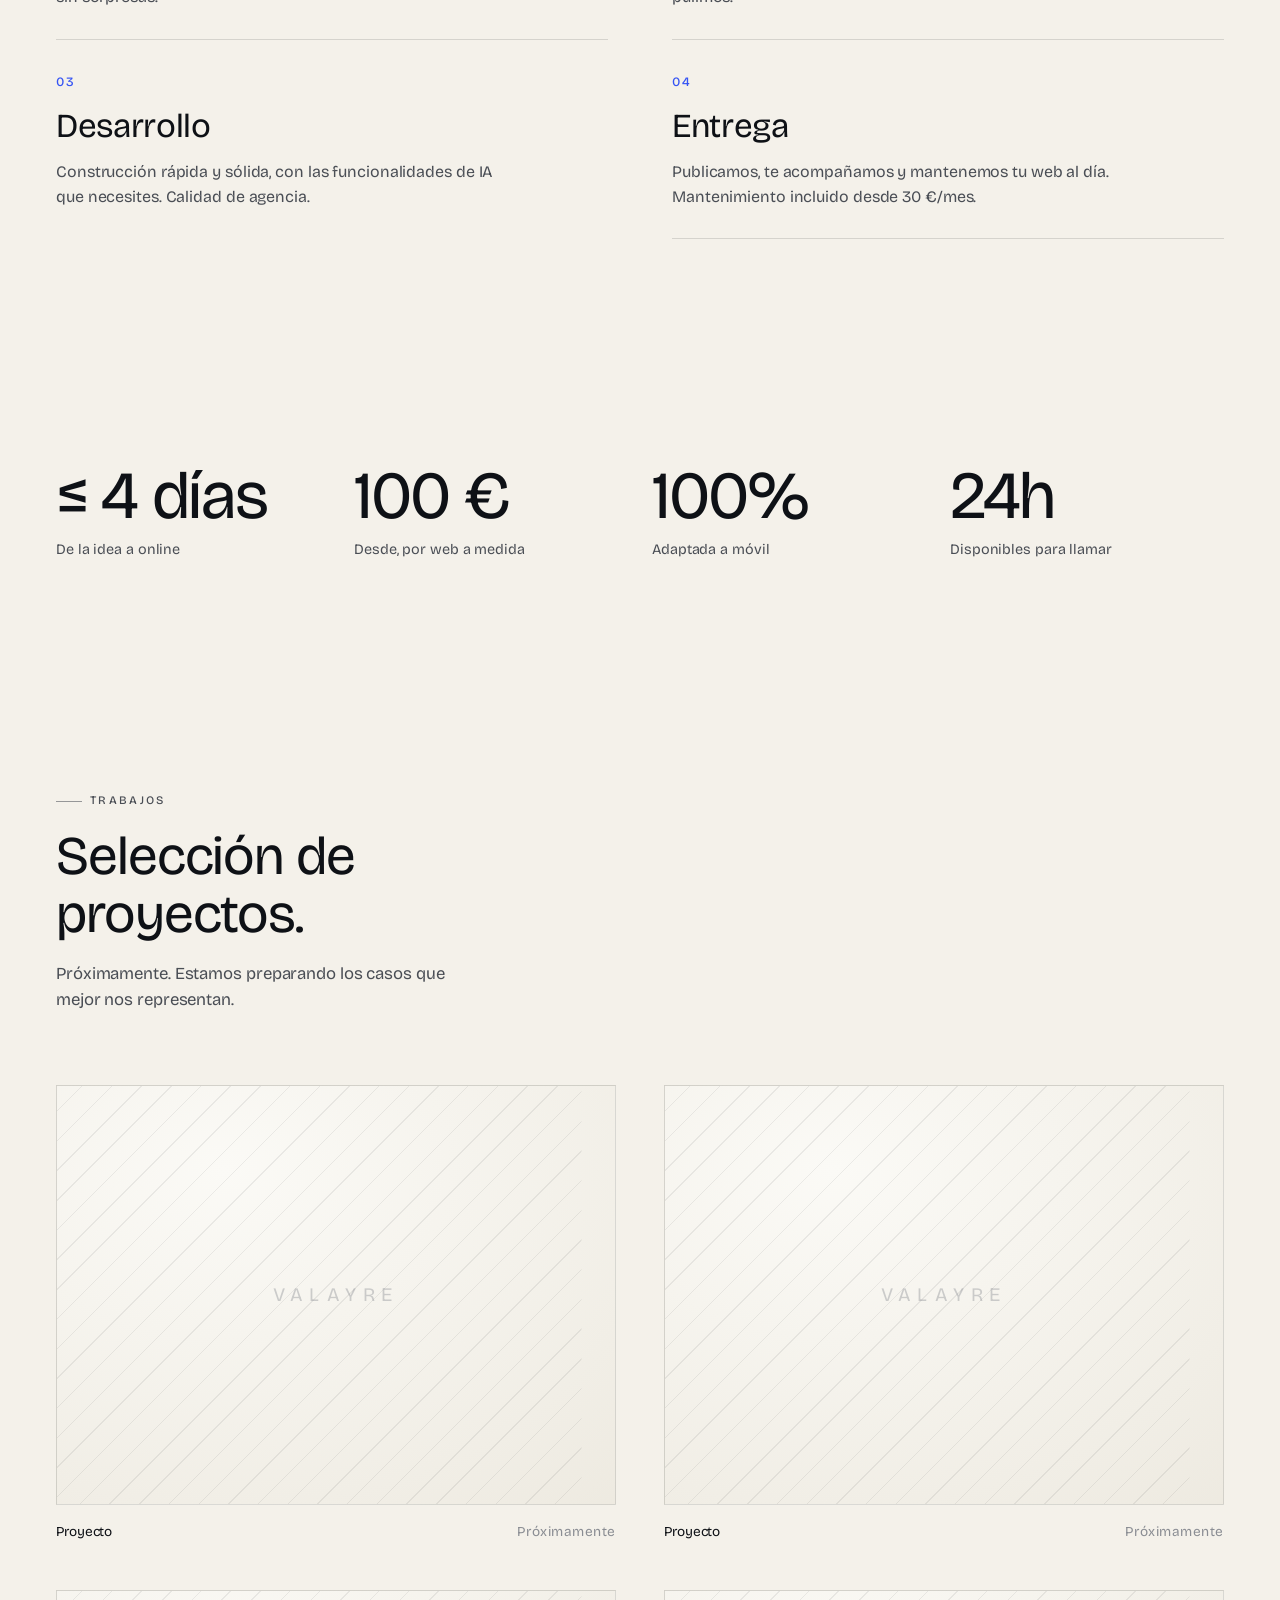
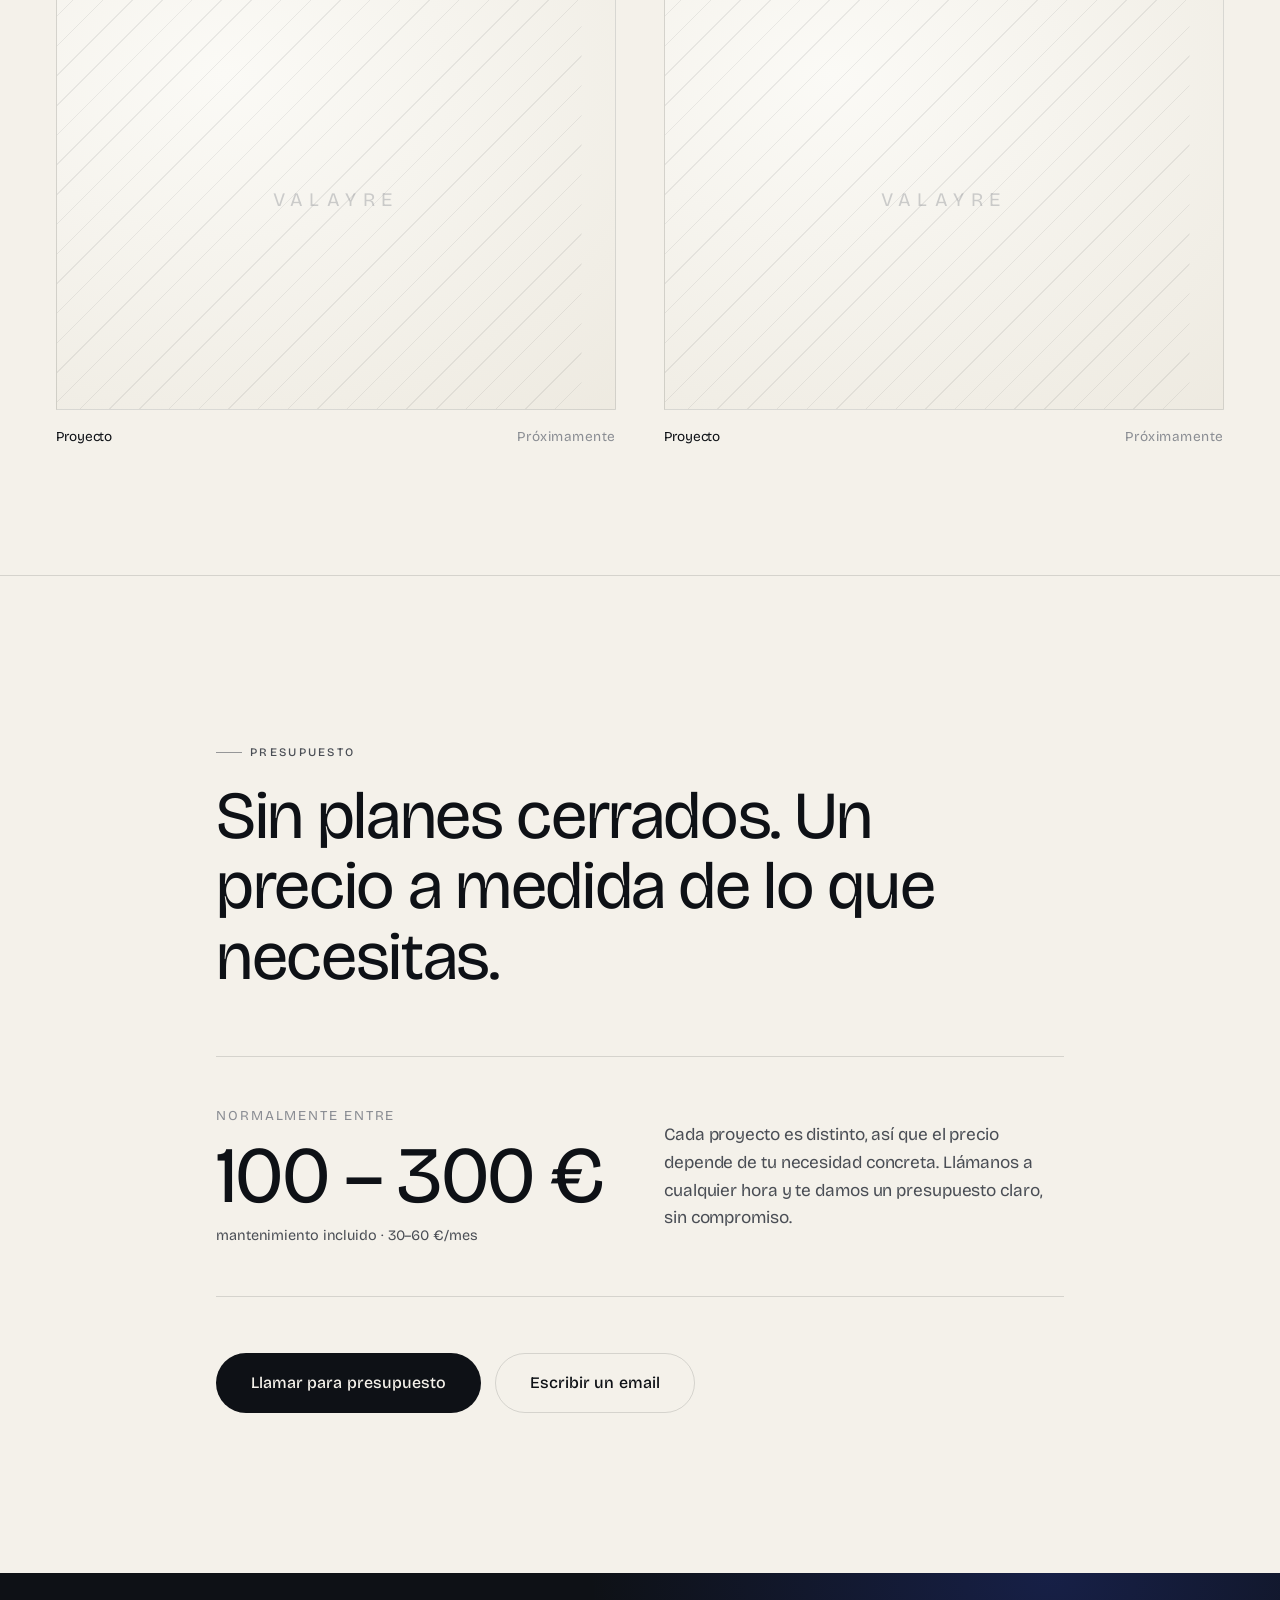
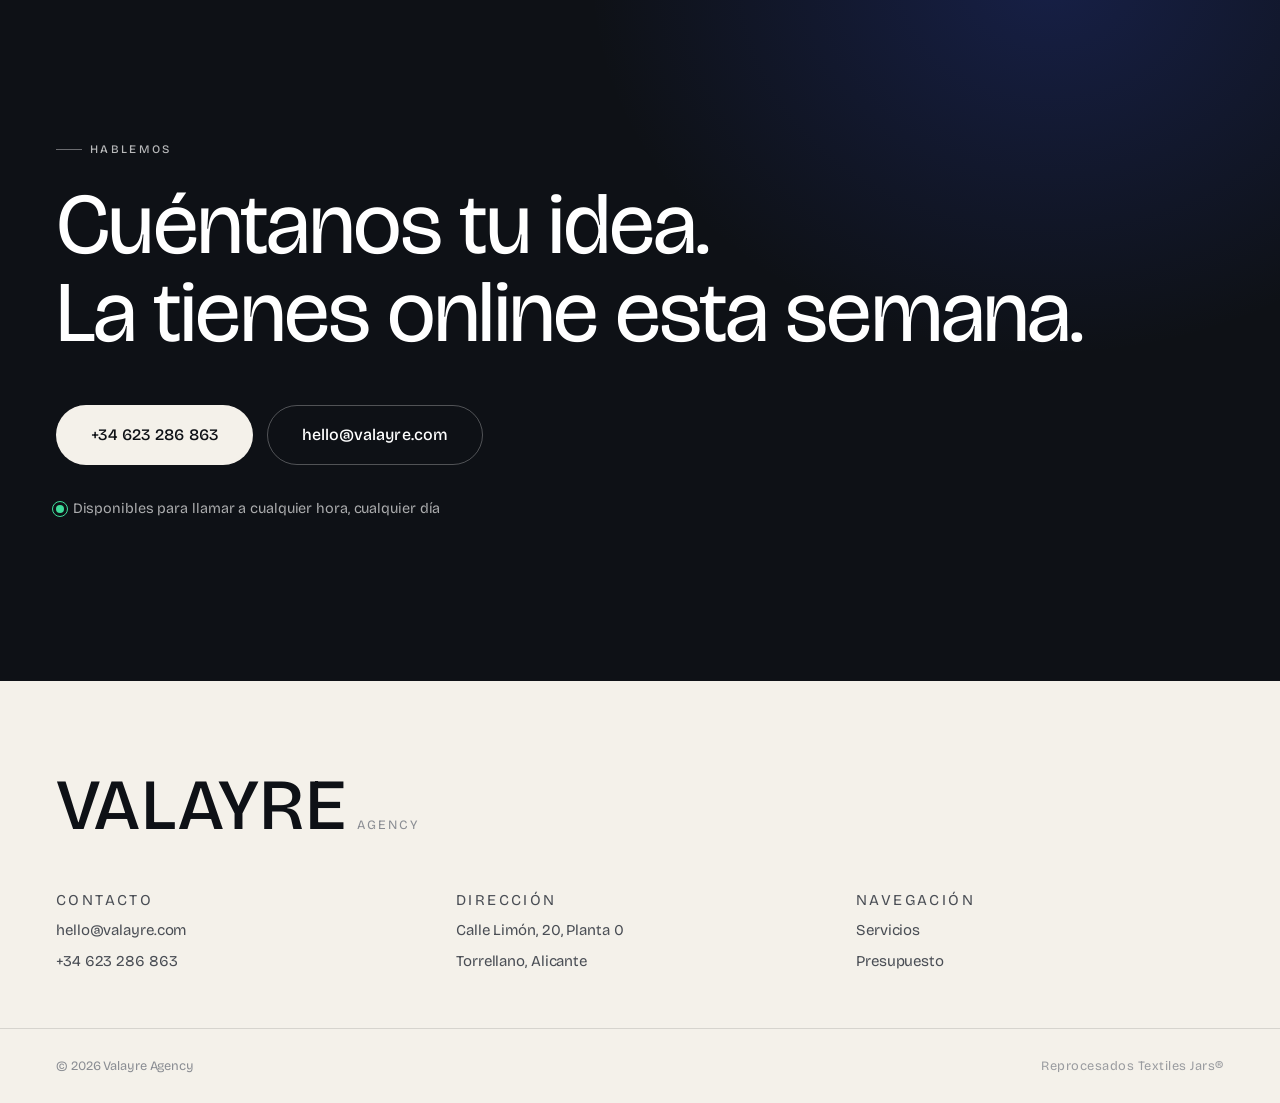
==== commit d38990bb: "Mantenimiento incluido (no opcional) + cursor visible en secciones oscuras - Copy: el mantenimiento " ====
--- a/index.html
+++ b/index.html
@@ -189,7 +189,7 @@
           <li class="step reveal">
             <span class="step__n">04</span>
             <h3 class="step__t" data-i18n="proc.4.t">Entrega</h3>
-            <p class="step__d" data-i18n="proc.4.d">Publicamos y te acompañamos. Mantenimiento opcional desde 30&nbsp;€/mes.</p>
+            <p class="step__d" data-i18n="proc.4.d">Publicamos, te acompañamos y mantenemos tu web al día. Mantenimiento incluido desde 30&nbsp;€/mes.</p>
           </li>
         </ol>
       </div>
@@ -245,7 +245,7 @@
           <div class="quote__figure">
             <span class="quote__from" data-i18n="quote.from">Normalmente entre</span>
             <span class="quote__amount">100 – 300 €</span>
-            <span class="quote__note" data-i18n="quote.maint">+ mantenimiento opcional 30–60&nbsp;€/mes</span>
+            <span class="quote__note" data-i18n="quote.maint">mantenimiento incluido · 30–60&nbsp;€/mes</span>
           </div>
           <p class="quote__desc" data-i18n="quote.desc">
             Cada proyecto es distinto, así que el precio depende de tu necesidad concreta.
--- a/styles.css
+++ b/styles.css
@@ -78,6 +78,8 @@
   display: none; mix-blend-mode: normal;
 }
 .cursor.is-active { display: block; }
+/* over dark sections the base dot flips to bone so it stays visible */
+.cursor.on-dark { background: var(--bone); }
 /* pointer flourishes are desktop-only */
 @media (max-width: 1023px), (hover: none), (pointer: coarse) {
   .cursor { display: none !important; }
@@ -105,7 +107,7 @@
   position: fixed; inset: 0; z-index: 300; background: var(--bone);
   display: grid; place-items: center; transition: opacity 0.7s var(--ease), visibility 0.7s;
 }
-.loader.is-done { opacity: 0; visibility: hidden; }
+.loader.is-done { opacity: 0; visibility: hidden; pointer-events: none; }
 .loader__inner { display: flex; flex-direction: column; align-items: center; gap: 1.8rem; }
 .loader__mark { width: 46px; height: 46px; opacity: 0.9; animation: floaty 3s ease-in-out infinite; }
 @keyframes floaty { 0%,100%{transform:translateY(0)} 50%{transform:translateY(-6px)} }
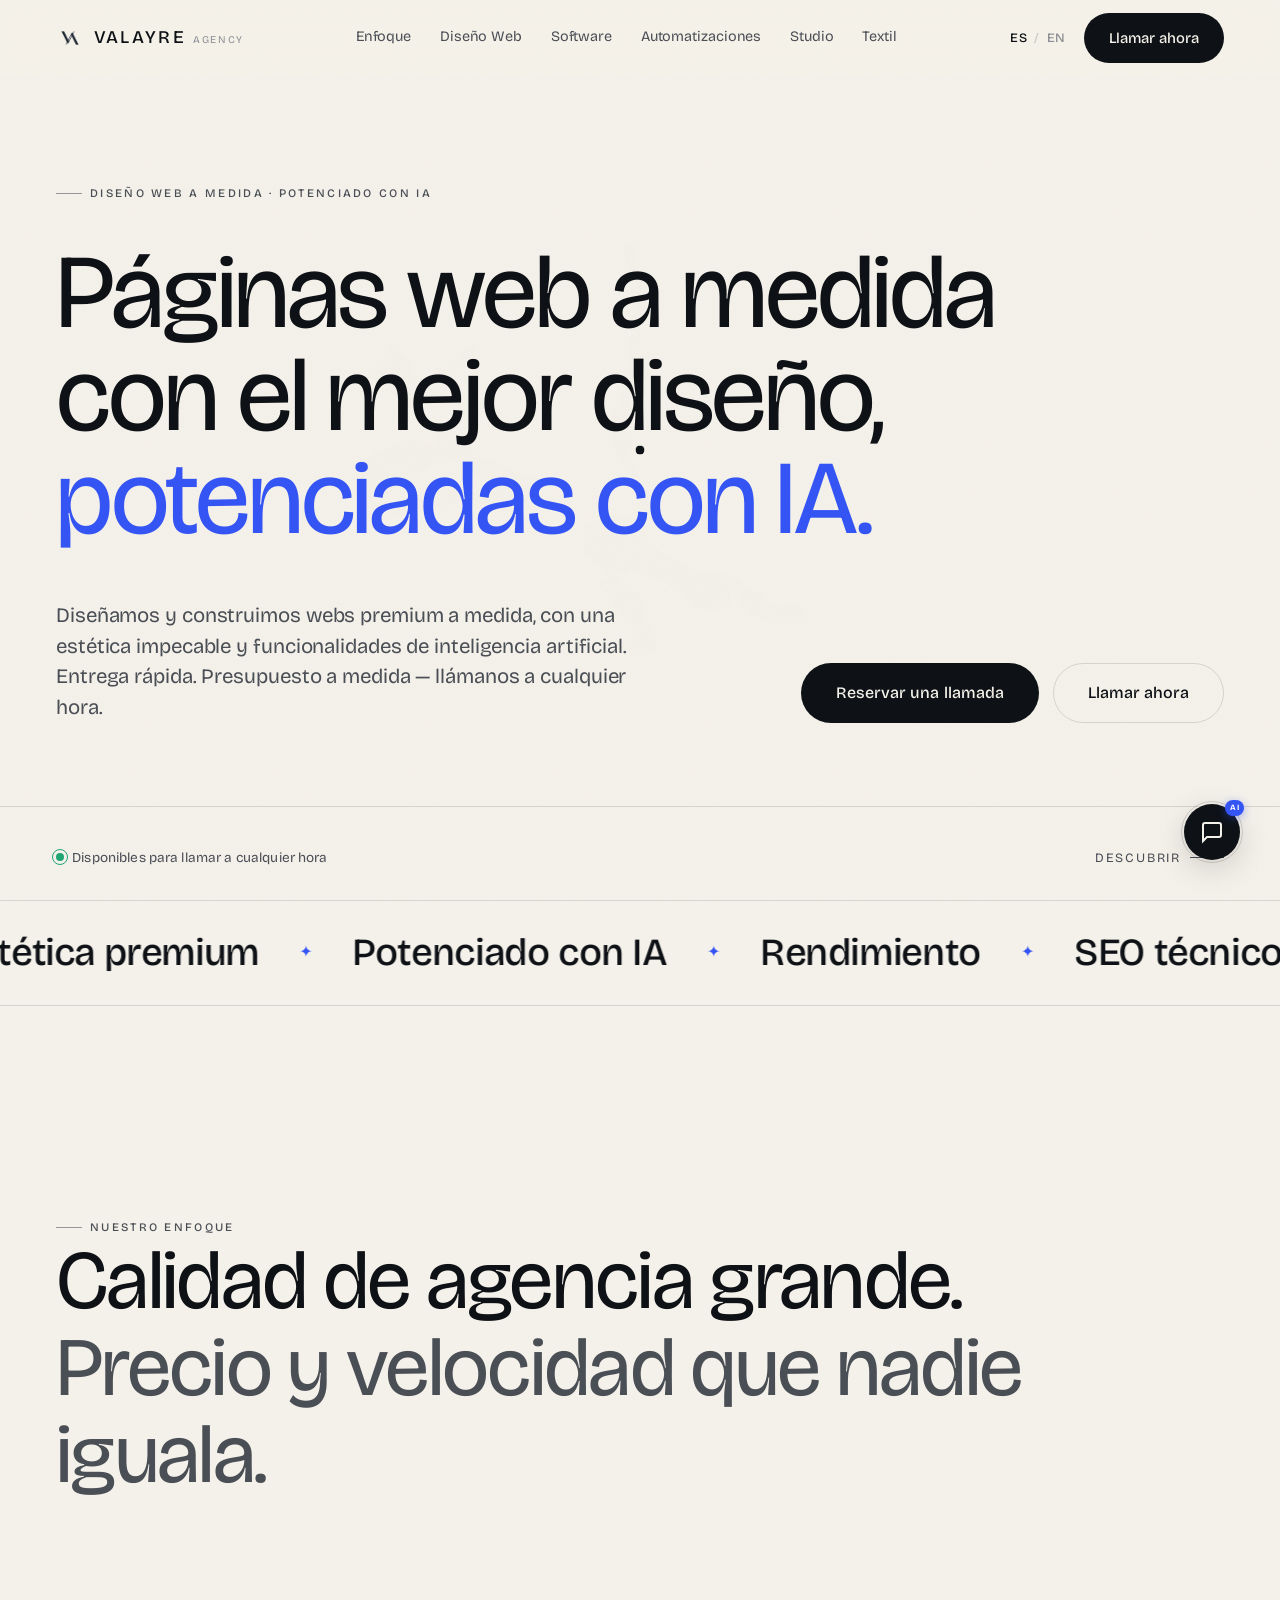
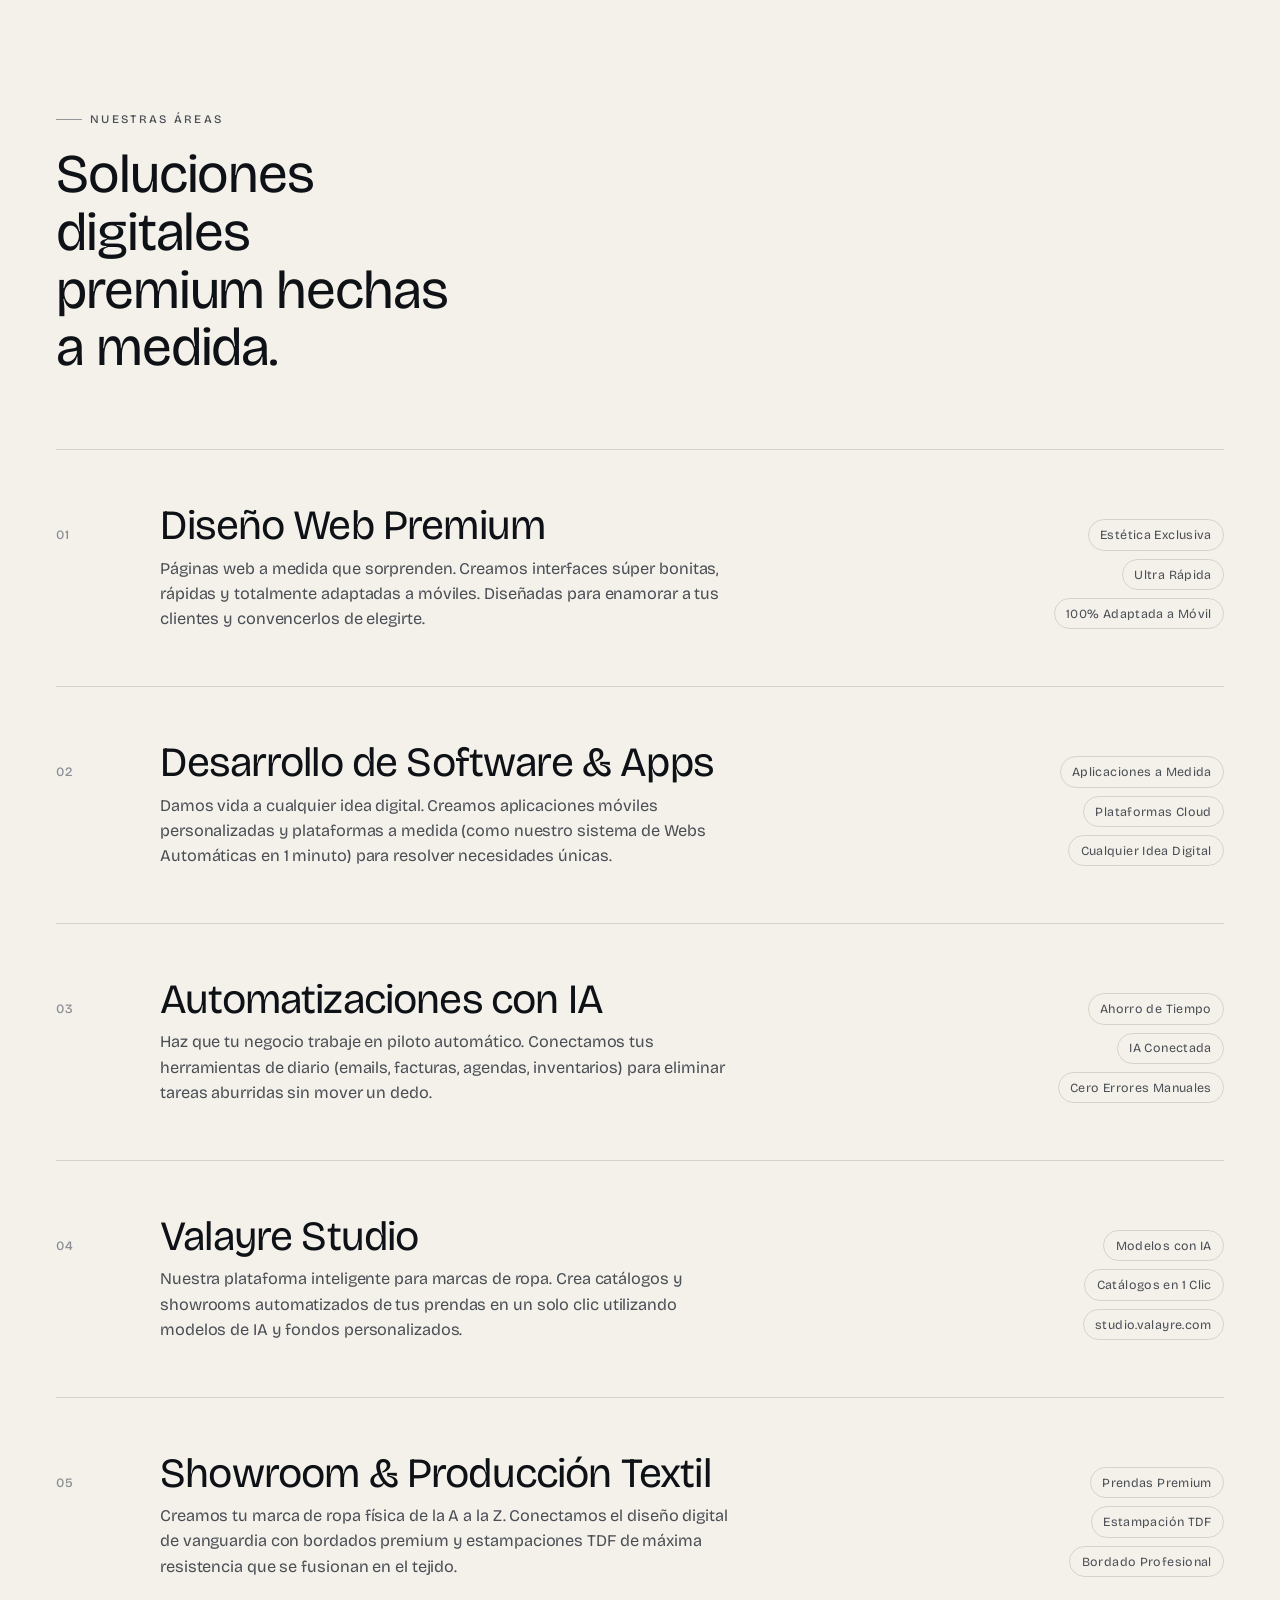
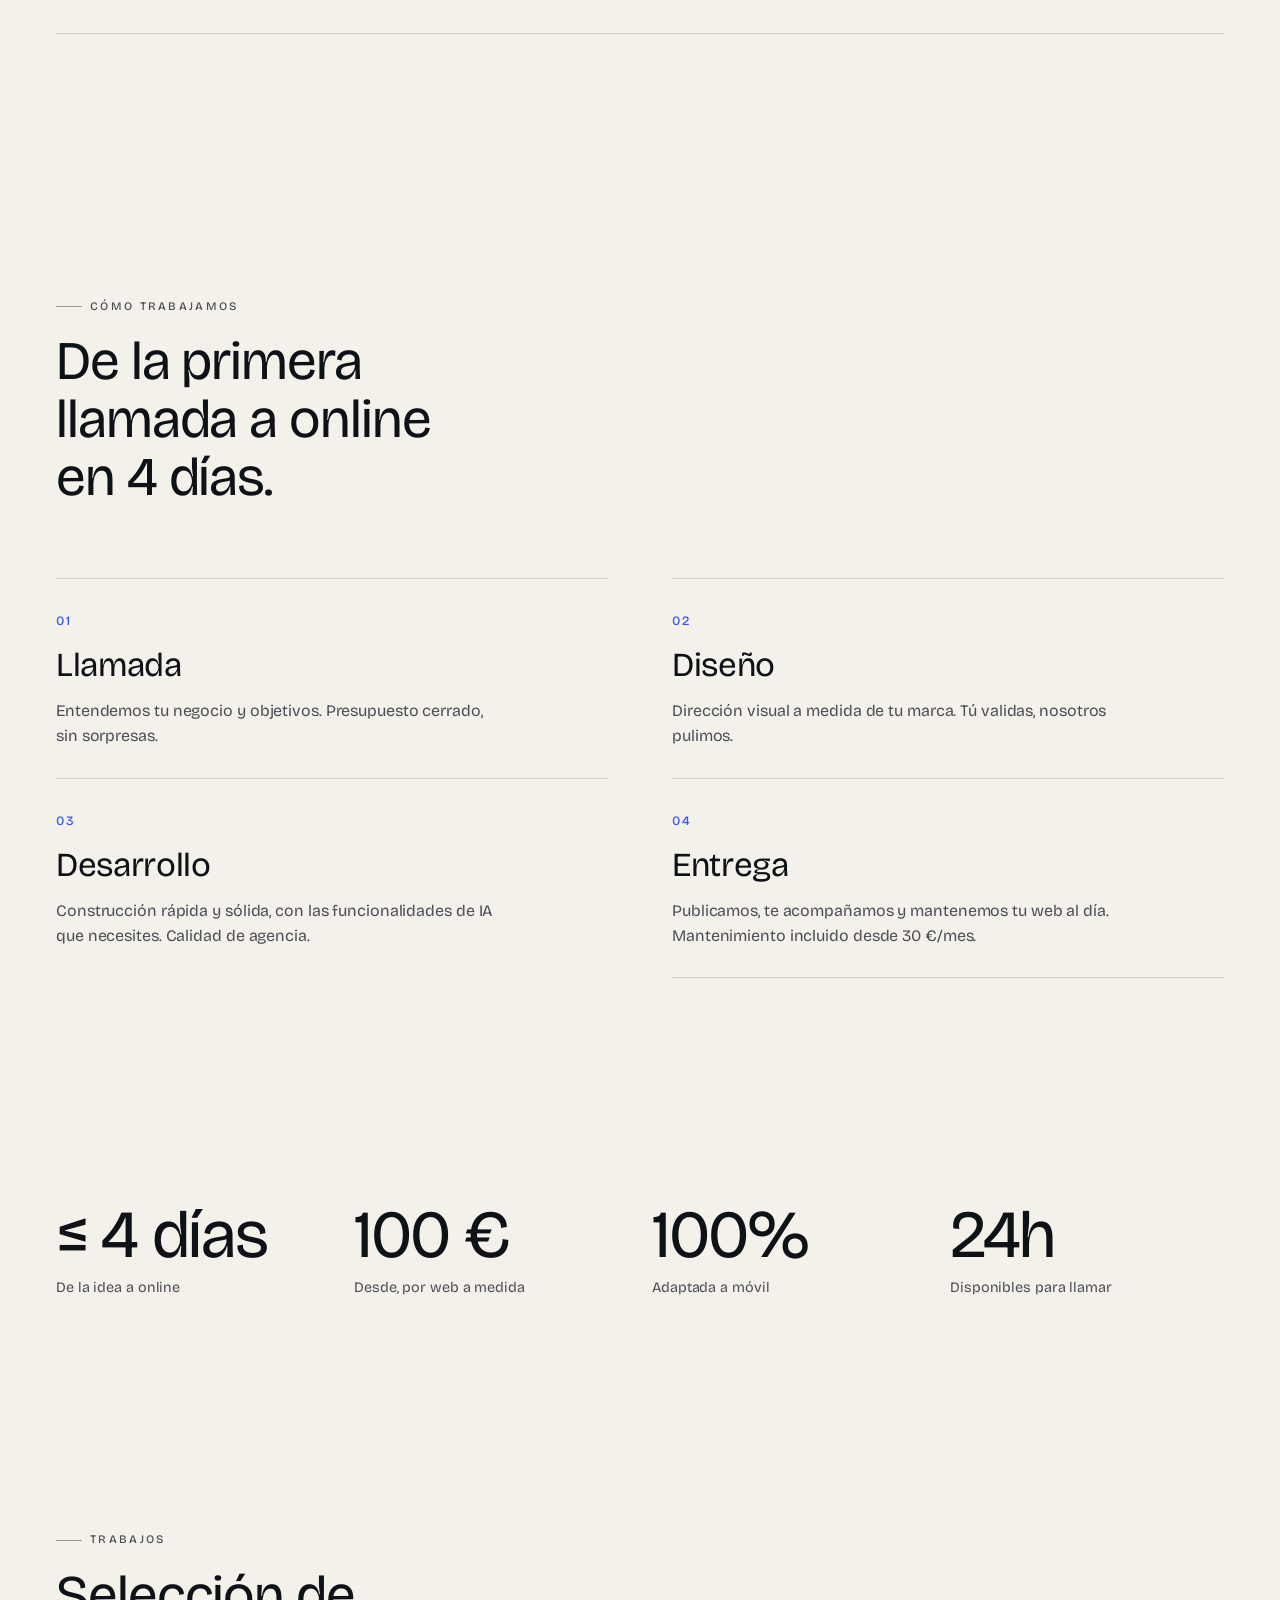
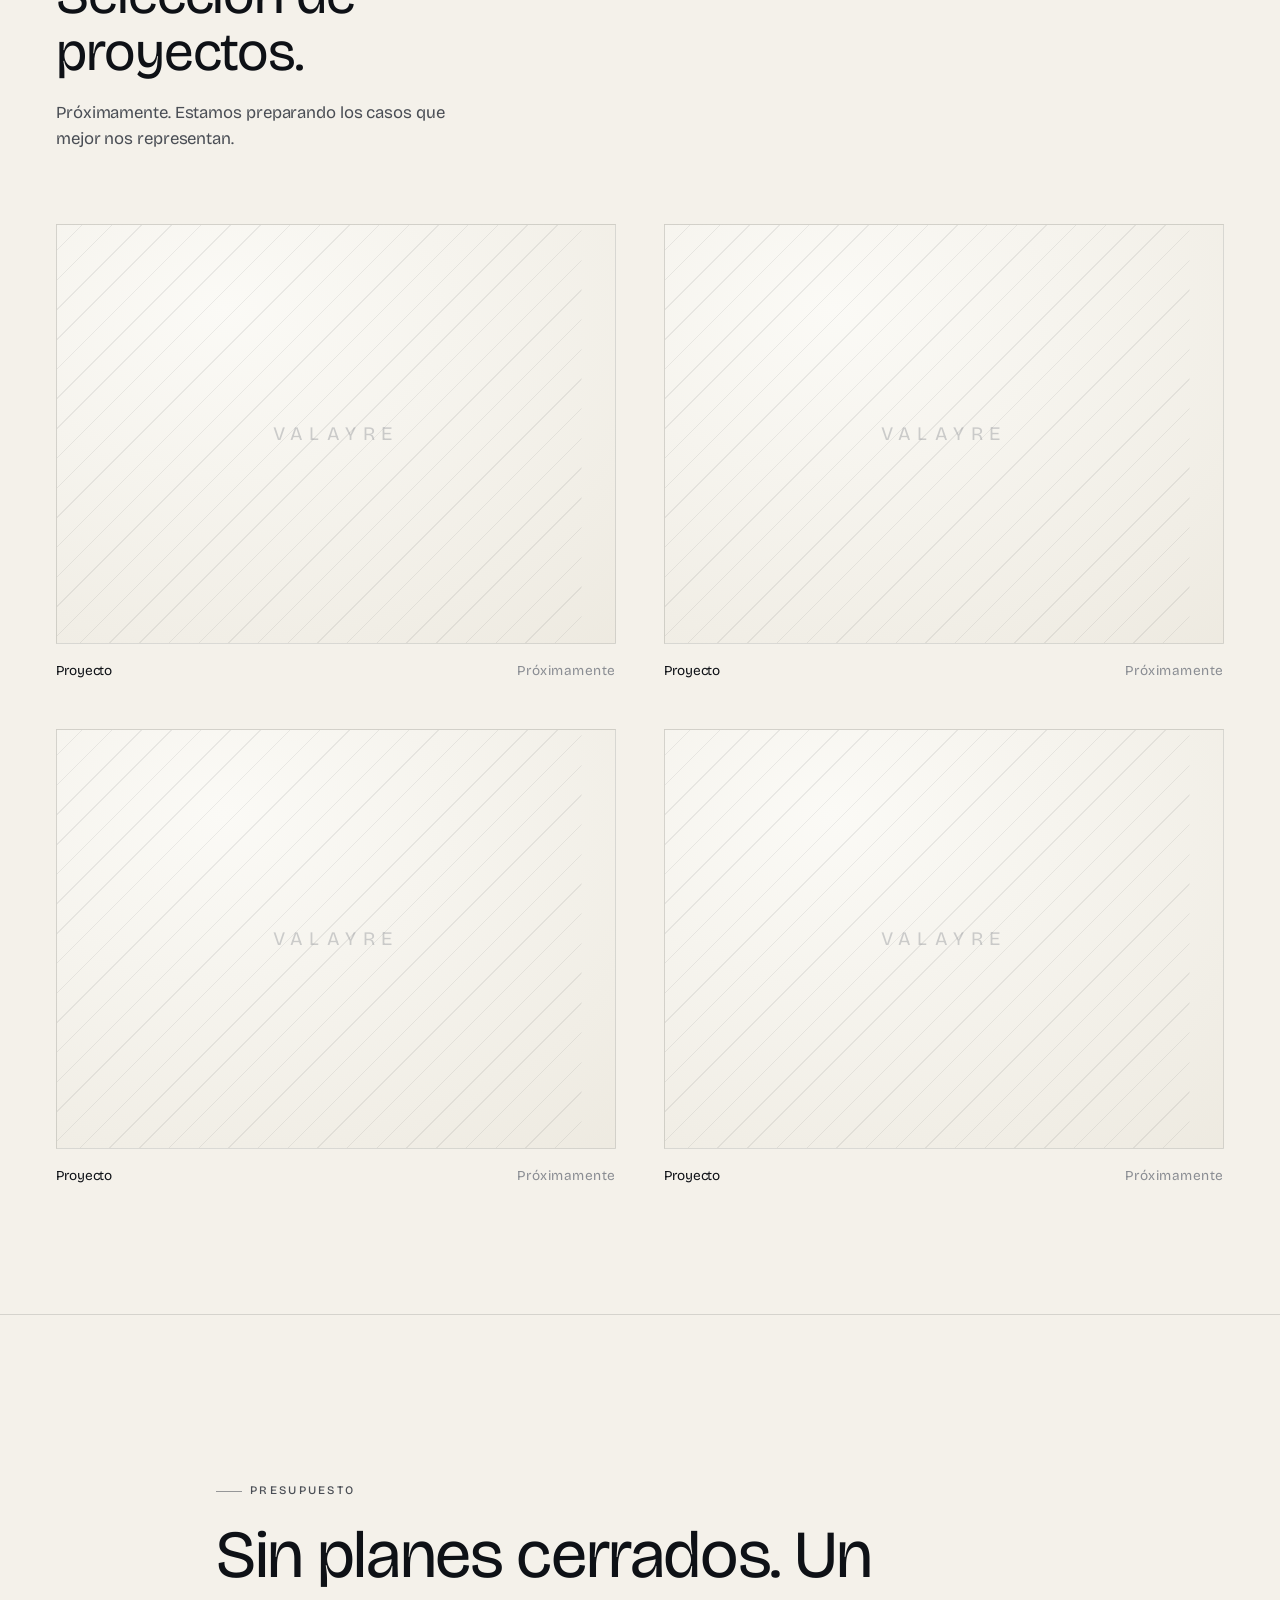
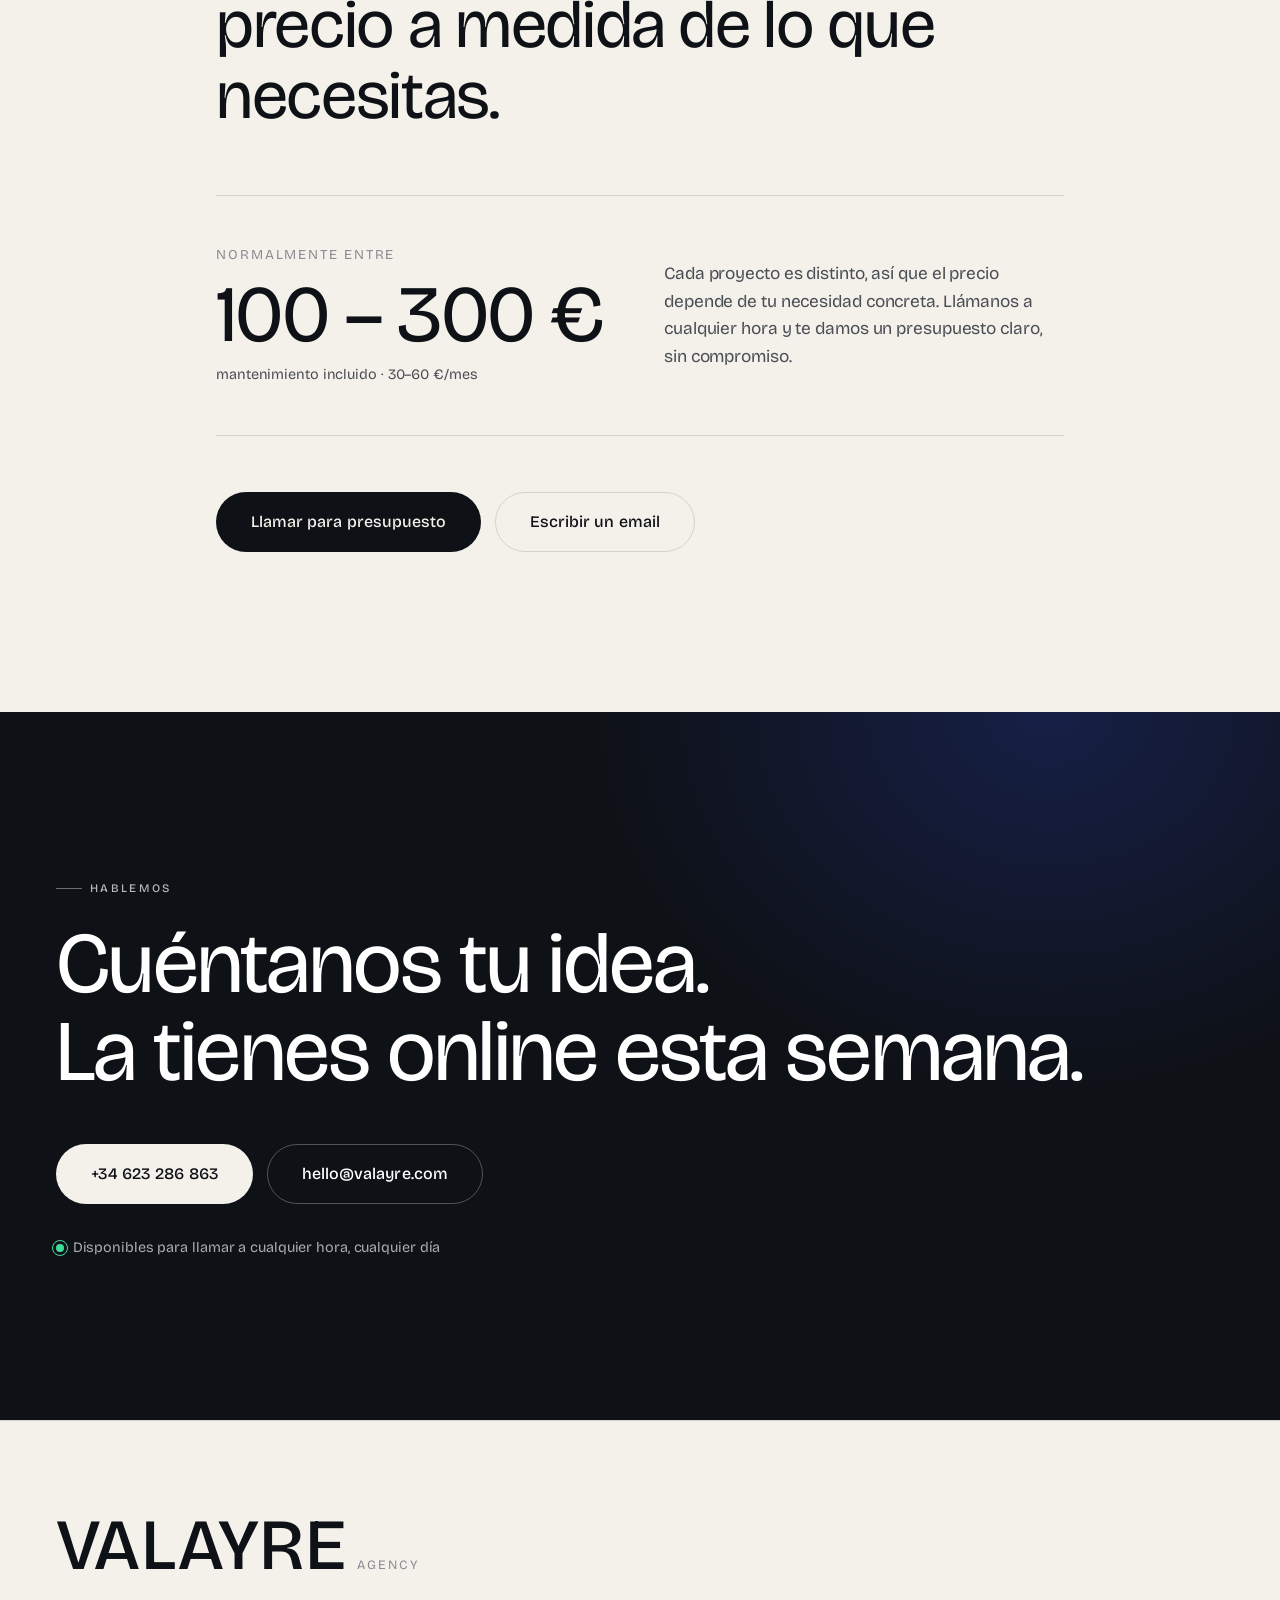
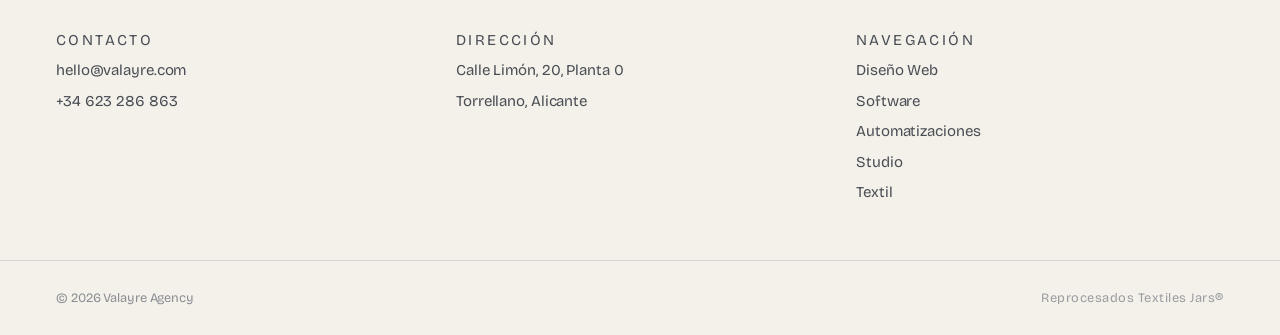
==== commit 82663369: "Rediseño completo: cargador 3D minimalista, cursor corregido, chatbot, subpáginas optimizadas y show" ====
--- a/index.html
+++ b/index.html
@@ -27,10 +27,19 @@
   <!-- ===================== PRELOADER ===================== -->
   <div class="loader" id="loader" aria-hidden="true">
     <div class="loader__inner">
-      <img src="assets/va-monogram.png" alt="" class="loader__mark" />
-      <div class="loader__bar"><span class="loader__fill" id="loaderFill"></span></div>
-    </div>
-    <span class="loader__count" id="loaderCount">0</span>
+      <div class="loader__3d-wrapper">
+        <img src="assets/va-monogram.png" alt="Valayre Logo" class="loader__mark-3d" />
+      </div>
+      <div class="loader__title-wrapper">
+        <span class="loader__letter">V</span>
+        <span class="loader__letter">A</span>
+        <span class="loader__letter">L</span>
+        <span class="loader__letter">A</span>
+        <span class="loader__letter">Y</span>
+        <span class="loader__letter">R</span>
+        <span class="loader__letter">E</span>
+      </div>
+    </div>
   </div>
 
   <!-- ===================== FX LAYERS ===================== -->
@@ -48,10 +57,12 @@
       </a>
 
       <nav class="nav__links" aria-label="Principal">
-        <a href="#enfoque" data-i18n="nav.approach">Enfoque</a>
-        <a href="#servicios" data-i18n="nav.services">Servicios</a>
-        <a href="#trabajos" data-i18n="nav.work">Trabajos</a>
-        <a href="#presupuesto" data-i18n="nav.pricing">Presupuesto</a>
+        <a href="index.html#enfoque" data-i18n="nav.approach">Enfoque</a>
+        <a href="diseno-web.html" data-i18n="nav.web">Diseño Web</a>
+        <a href="software.html" data-i18n="nav.software">Software</a>
+        <a href="automatizaciones.html" data-i18n="nav.auto">Automatizaciones</a>
+        <a href="studio.html" data-i18n="nav.studio">Studio</a>
+        <a href="textil.html" data-i18n="nav.textil">Textil</a>
       </nav>
 
       <div class="nav__actions">
@@ -126,38 +137,80 @@
     <section class="services" id="servicios">
       <div class="wrap">
         <header class="sec-head reveal">
-          <p class="eyebrow" data-i18n="serv.eyebrow">Lo que hacemos</p>
-          <h2 class="sec-title" data-i18n="serv.title">El mejor diseño, inteligencia integrada.</h2>
+          <p class="eyebrow" data-i18n="serv.eyebrow">Nuestras Áreas</p>
+          <h2 class="sec-title" data-i18n="serv.title">Soluciones digitales premium hechas a medida.</h2>
         </header>
 
         <div class="srv">
-          <article class="srv__item reveal" data-cursor="Ver">
+          <!-- 01: DISEÑO WEB -->
+          <a href="diseno-web.html" class="srv__item reveal" data-cursor="Entrar">
             <span class="srv__idx">01</span>
             <div class="srv__body">
-              <h3 class="srv__title" data-i18n="serv.1.t">Webs premium a medida</h3>
-              <p class="srv__text" data-i18n="serv.1.d">Diseñamos y desarrollamos tu web desde cero: estética impecable, rápida y 100% responsive. Diseño a medida orientado a conversión, sin plantillas. Empezando por el nuestro.</p>
+              <h3 class="srv__title" data-i18n="serv.web.t">Diseño Web Premium</h3>
+              <p class="srv__text" data-i18n="serv.web.d">Páginas web a medida que sorprenden. Creamos interfaces súper bonitas, rápidas y totalmente adaptadas a móviles. Diseñadas para enamorar a tus clientes y convencerlos de elegirte.</p>
             </div>
             <ul class="srv__tags">
-              <li data-i18n="serv.1.a">Diseño a medida</li>
-              <li data-i18n="serv.1.b">Rendimiento</li>
-              <li data-i18n="serv.1.c">SEO técnico</li>
-              <li data-i18n="serv.1.e">Responsive</li>
+              <li data-i18n="serv.web.tag1">Estética Exclusiva</li>
+              <li data-i18n="serv.web.tag2">Ultra Rápida</li>
+              <li data-i18n="serv.web.tag3">100% Adaptada a Móvil</li>
             </ul>
-          </article>
-
-          <article class="srv__item reveal" data-cursor="Ver">
+          </a>
+
+          <!-- 02: SOFTWARE -->
+          <a href="software.html" class="srv__item reveal" data-cursor="Entrar">
             <span class="srv__idx">02</span>
             <div class="srv__body">
-              <h3 class="srv__title" data-i18n="serv.2.t">Funcionalidades con IA</h3>
-              <p class="srv__text" data-i18n="serv.2.d">Potenciamos tu web con inteligencia artificial: chat, automatizaciones y herramientas a medida que trabajan por ti y elevan la experiencia de tus clientes.</p>
+              <h3 class="srv__title" data-i18n="serv.soft.t">Desarrollo de Software & Apps</h3>
+              <p class="srv__text" data-i18n="serv.soft.d">Damos vida a cualquier idea digital. Creamos aplicaciones móviles personalizadas y plataformas a medida (como nuestro sistema de Webs Automáticas en 1 minuto) para resolver necesidades únicas.</p>
             </div>
             <ul class="srv__tags">
-              <li data-i18n="serv.2.a">Chat con IA</li>
-              <li data-i18n="serv.2.b">Automatización</li>
-              <li data-i18n="serv.2.c">Integraciones</li>
-              <li data-i18n="serv.2.e">Contenido</li>
+              <li data-i18n="serv.soft.tag1">Aplicaciones a Medida</li>
+              <li data-i18n="serv.soft.tag2">Plataformas Cloud</li>
+              <li data-i18n="serv.soft.tag3">Cualquier Idea Digital</li>
             </ul>
-          </article>
+          </a>
+
+          <!-- 03: AUTOMATIZACIONES -->
+          <a href="automatizaciones.html" class="srv__item reveal" data-cursor="Entrar">
+            <span class="srv__idx">03</span>
+            <div class="srv__body">
+              <h3 class="srv__title" data-i18n="serv.auto.t">Automatizaciones con IA</h3>
+              <p class="srv__text" data-i18n="serv.auto.d">Haz que tu negocio trabaje en piloto automático. Conectamos tus herramientas de diario (emails, facturas, agendas, inventarios) para eliminar tareas aburridas sin mover un dedo.</p>
+            </div>
+            <ul class="srv__tags">
+              <li data-i18n="serv.auto.tag1">Ahorro de Tiempo</li>
+              <li data-i18n="serv.auto.tag2">IA Conectada</li>
+              <li data-i18n="serv.auto.tag3">Cero Errores Manuales</li>
+            </ul>
+          </a>
+
+          <!-- 04: STUDIO -->
+          <a href="studio.html" class="srv__item reveal" data-cursor="Entrar">
+            <span class="srv__idx">04</span>
+            <div class="srv__body">
+              <h3 class="srv__title" data-i18n="serv.studio.t">Valayre Studio</h3>
+              <p class="srv__text" data-i18n="serv.studio.d">Nuestra plataforma inteligente para marcas de ropa. Crea catálogos y showrooms automatizados de tus prendas en un solo clic utilizando modelos de IA y fondos personalizados.</p>
+            </div>
+            <ul class="srv__tags">
+              <li data-i18n="serv.studio.tag1">Modelos con IA</li>
+              <li data-i18n="serv.studio.tag2">Catálogos en 1 Clic</li>
+              <li data-i18n="serv.studio.tag3">studio.valayre.com</li>
+            </ul>
+          </a>
+
+          <!-- 05: TEXTIL -->
+          <a href="textil.html" class="srv__item reveal" data-cursor="Entrar">
+            <span class="srv__idx">05</span>
+            <div class="srv__body">
+              <h3 class="srv__title" data-i18n="serv.textil.t">Showroom & Producción Textil</h3>
+              <p class="srv__text" data-i18n="serv.textil.d">Creamos tu marca de ropa física de la A a la Z. Conectamos el diseño digital de vanguardia con bordados premium y estampaciones TDF de máxima resistencia que se fusionan en el tejido.</p>
+            </div>
+            <ul class="srv__tags">
+              <li data-i18n="serv.textil.tag1">Prendas Premium</li>
+              <li data-i18n="serv.textil.tag2">Estampación TDF</li>
+              <li data-i18n="serv.textil.tag3">Bordado Profesional</li>
+            </ul>
+          </a>
         </div>
       </div>
     </section>
@@ -297,8 +350,11 @@
         </div>
         <div class="footer__col">
           <p class="footer__label" data-i18n="footer.site">Navegación</p>
-          <a href="#servicios" data-i18n="nav.services">Servicios</a>
-          <a href="#presupuesto" data-i18n="nav.pricing">Presupuesto</a>
+          <a href="diseno-web.html" data-i18n="nav.web">Diseño Web</a>
+          <a href="software.html" data-i18n="nav.software">Software</a>
+          <a href="automatizaciones.html" data-i18n="nav.auto">Automatizaciones</a>
+          <a href="studio.html" data-i18n="nav.studio">Valayre Studio</a>
+          <a href="textil.html" data-i18n="nav.textil">Textil</a>
         </div>
       </div>
     </div>
@@ -314,6 +370,53 @@
     <a href="#presupuesto" class="callbar__a callbar__book" data-i18n="callbar.book">Presupuesto</a>
   </div>
 
+  <!-- ===================== ASISTENTE IA CHATBOT ===================== -->
+  <div class="ai-chat" id="aiChat" aria-hidden="true">
+    <button class="ai-chat__trigger" id="aiChatTrigger" data-cursor="Chatear" aria-label="Abrir asistente de IA">
+      <div class="ai-chat__trigger-glow"></div>
+      <svg class="ai-chat__trigger-icon" viewBox="0 0 24 24" fill="none" stroke="currentColor" stroke-width="2">
+        <path d="M21 15a2 2 0 0 1-2 2H7l-4 4V5a2 2 0 0 1 2-2h14a2 2 0 0 1 2 2z"></path>
+      </svg>
+      <span class="ai-chat__trigger-badge">AI</span>
+    </button>
+    <div class="ai-chat__window" id="aiChatWindow">
+      <div class="ai-chat__header">
+        <div class="ai-chat__header-info">
+          <div class="ai-chat__avatar">
+            <img src="assets/va-monogram.png" alt="AI" />
+            <span class="ai-chat__status-dot"></span>
+          </div>
+          <div>
+            <h4 class="ai-chat__title">Valayre Assistant</h4>
+            <p class="ai-chat__status" data-i18n="chat.online">En línea • Responderá al instante</p>
+          </div>
+        </div>
+        <button class="ai-chat__close" id="aiChatClose" aria-label="Cerrar chat">✕</button>
+      </div>
+      <div class="ai-chat__messages" id="aiChatMessages">
+        <div class="ai-chat__bubble ai-chat__bubble--bot">
+          <p data-i18n="chat.welcome">¡Hola! Soy el asistente inteligente de Valayre. ¿En qué puedo ayudarte a impulsar tu marca o negocio?</p>
+        </div>
+      </div>
+      <div class="ai-chat__suggestions" id="aiChatSuggestions">
+        <button class="ai-chat__suggest-btn" data-q="diseno" data-i18n="chat.q_design">¿Cómo son vuestras webs?</button>
+        <button class="ai-chat__suggest-btn" data-q="software" data-i18n="chat.q_software">¿Qué software podéis crear?</button>
+        <button class="ai-chat__suggest-btn" data-q="auto" data-i18n="chat.q_auto">¿Cómo me ayuda la automatización?</button>
+        <button class="ai-chat__suggest-btn" data-q="studio" data-i18n="chat.q_studio">¿Qué es Valayre Studio?</button>
+        <button class="ai-chat__suggest-btn" data-q="textil" data-i18n="chat.q_textil">¿Qué hacéis en la sección Textil?</button>
+      </div>
+      <form class="ai-chat__input-area" id="aiChatForm">
+        <input type="text" class="ai-chat__input" id="aiChatInput" placeholder="Pregúntame lo que quieras..." data-i18n-holder="chat.placeholder" />
+        <button type="submit" class="ai-chat__submit" aria-label="Enviar">
+          <svg viewBox="0 0 24 24" fill="none" stroke="currentColor" stroke-width="2">
+            <line x1="22" y1="2" x2="11" y2="13"></line>
+            <polygon points="22 2 15 22 11 13 2 9 22 2"></polygon>
+          </svg>
+        </button>
+      </form>
+    </div>
+  </div>
+
   <script src="app.js"></script>
 </body>
 </html>
--- a/styles.css
+++ b/styles.css
@@ -1,6 +1,6 @@
 /* =========================================================
-   VALAYRE AGENCY — Premium redesign (single look)
-   Type: Bricolage Grotesque — única tipografía (display + texto).
+   VALAYRE AGENCY — Premium design system
+   Type: Bricolage Grotesque — single display + copy.
    ========================================================= */
 
 /* ---------- RESET ---------- */
@@ -20,7 +20,7 @@
   --ink-3:     #8A8D93;
   --line:      rgba(14, 17, 22, 0.13);
   --line-soft: rgba(14, 17, 22, 0.07);
-  --accent:    #3554F4;      /* restrained electric — used sparingly */
+  --accent:    #3554F4;      /* restrained electric */
   --paper:     #FBFAF6;
 
   --display: 'Bricolage Grotesque', system-ui, -apple-system, sans-serif;
@@ -46,20 +46,75 @@
   -webkit-font-smoothing: antialiased;
   text-rendering: optimizeLegibility;
   overflow-x: hidden;
+  transition: background 0.6s var(--ease), color 0.6s var(--ease);
 }
 body.is-loading { overflow: hidden; height: 100vh; }
 .wrap { width: 100%; max-width: var(--wrap); margin-inline: auto; padding-inline: var(--gutter); }
 
-/* Bricolage as primary display type — a touch heavier + tighter for large headings */
+/* ---------- THEME SPECIFIC OVERRIDES ---------- */
+body.theme-software, body.theme-studio {
+  background: #090B0F;
+  color: #FBFAF6;
+  --bone:      #090B0F;
+  --bone-2:    #141720;
+  --ink:       #FBFAF6;
+  --ink-2:     #C5C9D0;
+  --ink-3:     #787C85;
+  --line:      rgba(255, 255, 255, 0.12);
+  --line-soft: rgba(255, 255, 255, 0.06);
+  --paper:     #0F131C;
+  --accent:    #00E5FF; /* glowing cyan for software themes */
+}
+body.theme-textil {
+  background: #1C1A17;
+  color: #E6DFD3;
+  --bone:      #1C1A17;
+  --bone-2:    #2A2723;
+  --ink:       #E6DFD3;
+  --ink-2:     #C7BFB3;
+  --ink-3:     #968E82;
+  --line:      rgba(230, 223, 211, 0.14);
+  --line-soft: rgba(230, 223, 211, 0.07);
+  --paper:     #25221F;
+  --accent:    #D4AF37; /* gold sand accent for editorial textil */
+}
+body.theme-auto {
+  background: #FAF6EE;
+  color: #1C1A17;
+  --bone:      #FAF6EE;
+  --bone-2:    #EFEAE0;
+  --ink:       #1C1A17;
+  --ink-2:     #524E48;
+  --ink-3:     #948E84;
+  --line:      rgba(28, 26, 23, 0.12);
+  --line-soft: rgba(28, 26, 23, 0.06);
+  --paper:     #FCFAF5;
+  --accent:    #E2A228; /* deep warm amber for automations */
+}
+
+/* Make solid black background of monogram transparent on dark page themes */
+body.theme-software .brand__mark,
+body.theme-studio .brand__mark,
+body.theme-textil .brand__mark,
+body.theme-software .loader__mark-3d,
+body.theme-studio .loader__mark-3d,
+body.theme-textil .loader__mark-3d,
+body.theme-software .ai-chat__avatar img,
+body.theme-studio .ai-chat__avatar img,
+body.theme-textil .ai-chat__avatar img {
+  mix-blend-mode: screen;
+}
+
+/* Typography styles */
 .hero__title, .sec-title, .srv__title, .step__t, .stat__n,
 .manifesto__title, .quote__title, .quote__amount, .cta__title,
-.marquee__track span, .footer__word, .loader__count {
+.marquee__track span, .footer__word, .loader__count, .sub-hero__title,
+.web-card__title, .case-title, .ts-title {
   font-weight: 500;
   letter-spacing: -0.03em;
 }
-.hero__title, .cta__title, .quote__amount, .stat__n { letter-spacing: -0.035em; }
-
-/* Hide native cursor only when custom cursor active (desktop, fine pointer) */
+.hero__title, .cta__title, .quote__amount, .stat__n, .sub-hero__title { letter-spacing: -0.035em; }
+
 body.has-cursor, body.has-cursor a, body.has-cursor button { cursor: none; }
 
 /* ---------- FX: shader canvas + grain ---------- */
@@ -73,28 +128,45 @@
 /* ---------- CUSTOM CURSOR ---------- */
 .cursor {
   position: fixed; top: 0; left: 0; z-index: 200; width: 9px; height: 9px; border-radius: 50%;
+  box-sizing: border-box; border: 1.5px solid transparent;
   background: var(--ink); pointer-events: none; transform: translate(-50%, -50%);
-  transition: width 0.35s var(--ease), height 0.35s var(--ease), background 0.35s var(--ease), opacity 0.3s;
+  transition: width 0.3s var(--ease), height 0.3s var(--ease), background 0.3s var(--ease), border-color 0.3s var(--ease), opacity 0.3s;
   display: none; mix-blend-mode: normal;
 }
 .cursor.is-active { display: block; }
-/* over dark sections the base dot flips to bone so it stays visible */
 .cursor.on-dark { background: var(--bone); }
-/* pointer flourishes are desktop-only */
+body.theme-software .cursor.on-dark,
+body.theme-studio .cursor.on-dark {
+  background: #FBFAF6;
+}
+body.theme-textil .cursor.on-dark {
+  background: #E6DFD3;
+}
 @media (max-width: 1023px), (hover: none), (pointer: coarse) {
   .cursor { display: none !important; }
   body.has-cursor, body.has-cursor a, body.has-cursor button { cursor: auto; }
 }
-.cursor.is-hover { width: 68px; height: 68px; background: var(--ink); }
-.cursor.is-hover.on-dark { background: var(--bone); }
+.cursor.is-hover { width: 34px; height: 34px; background: transparent; border-color: var(--ink); }
+.cursor.is-hover.on-dark { background: transparent; border-color: var(--bone); }
+body.theme-software .cursor.is-hover.on-dark,
+body.theme-studio .cursor.is-hover.on-dark {
+  background: transparent;
+  border-color: #FBFAF6;
+}
+body.theme-textil .cursor.is-hover.on-dark {
+  background: transparent;
+  border-color: #E6DFD3;
+}
 .cursor__label {
-  position: absolute; inset: 0; display: grid; place-items: center;
-  font-family: var(--sans); font-size: 11px; font-weight: 500; letter-spacing: 0.04em;
-  color: var(--bone); opacity: 0; transform: scale(0.6); transition: opacity 0.3s, transform 0.3s var(--ease);
-  text-transform: uppercase; white-space: nowrap;
-}
-.cursor.on-dark .cursor__label { color: var(--ink); }
-.cursor.is-hover .cursor__label { opacity: 1; transform: scale(1); }
+  position: absolute; top: 100%; left: 50%; margin-top: 9px;
+  padding: 4px 9px; border-radius: 999px; background: var(--ink); color: var(--bone);
+  font-family: var(--sans); font-size: 10px; font-weight: 600; letter-spacing: 0.05em;
+  opacity: 0; transform: translate(-50%, -4px) scale(0.8); transform-origin: top center;
+  transition: opacity 0.28s, transform 0.28s var(--ease);
+  text-transform: uppercase; white-space: nowrap; line-height: 1;
+}
+.cursor.on-dark .cursor__label { background: var(--bone); color: var(--ink); }
+.cursor.is-hover .cursor__label { opacity: 1; transform: translate(-50%, 0) scale(1); }
 
 /* ---------- SCROLL PROGRESS ---------- */
 .scroll-progress {
@@ -108,14 +180,56 @@
   display: grid; place-items: center; transition: opacity 0.7s var(--ease), visibility 0.7s;
 }
 .loader.is-done { opacity: 0; visibility: hidden; pointer-events: none; }
-.loader__inner { display: flex; flex-direction: column; align-items: center; gap: 1.8rem; }
-.loader__mark { width: 46px; height: 46px; opacity: 0.9; animation: floaty 3s ease-in-out infinite; }
-@keyframes floaty { 0%,100%{transform:translateY(0)} 50%{transform:translateY(-6px)} }
-.loader__bar { width: 200px; height: 2px; background: var(--line); overflow: hidden; }
-.loader__fill { display: block; height: 100%; width: 0%; background: var(--ink); transition: width 0.2s linear; }
-.loader__count {
-  position: fixed; bottom: clamp(1.5rem, 5vw, 3rem); right: var(--gutter);
-  font-family: var(--display); font-size: clamp(3rem, 12vw, 7rem); line-height: 1; color: var(--ink);
+.loader__inner { display: flex; flex-direction: column; align-items: center; }
+
+.loader__3d-wrapper {
+  perspective: 800px;
+  display: flex;
+  justify-content: center;
+  align-items: center;
+  width: 80px;
+  height: 80px;
+}
+.loader__mark-3d {
+  width: 100%;
+  height: 100%;
+  object-fit: contain;
+  animation: rotate3dLogo 3.2s infinite linear;
+}
+@keyframes rotate3dLogo {
+  0% { transform: rotateY(0deg) rotateX(0deg); }
+  100% { transform: rotateY(360deg) rotateX(360deg); }
+}
+.loader__title-wrapper {
+  display: flex;
+  margin-top: 1.4rem;
+  font-family: var(--display);
+  font-weight: 500;
+  font-size: 1.35rem;
+  letter-spacing: 0.35em;
+  color: var(--ink);
+  text-transform: uppercase;
+  padding-left: 0.35em; /* offsets trailing letter-spacing */
+}
+.loader__letter {
+  display: inline-block;
+  opacity: 0;
+  transform: translateY(8px);
+  animation: letterReveal 0.7s cubic-bezier(0.16, 1, 0.3, 1) forwards;
+}
+.loader__letter:nth-child(1) { animation-delay: 0.1s; }
+.loader__letter:nth-child(2) { animation-delay: 0.18s; }
+.loader__letter:nth-child(3) { animation-delay: 0.26s; }
+.loader__letter:nth-child(4) { animation-delay: 0.34s; }
+.loader__letter:nth-child(5) { animation-delay: 0.42s; }
+.loader__letter:nth-child(6) { animation-delay: 0.5s; }
+.loader__letter:nth-child(7) { animation-delay: 0.58s; }
+
+@keyframes letterReveal {
+  to {
+    opacity: 1;
+    transform: translateY(0);
+  }
 }
 
 /* ---------- EYEBROW ---------- */
@@ -165,7 +279,7 @@
   display: flex; align-items: center;
   background: color-mix(in srgb, var(--bone) 72%, transparent);
   backdrop-filter: saturate(180%) blur(16px); -webkit-backdrop-filter: saturate(180%) blur(16px);
-  border-bottom: 1px solid transparent; transition: border-color 0.5s var(--ease), transform 0.5s var(--ease);
+  border-bottom: 1px solid transparent; transition: border-color 0.5s var(--ease), transform 0.5s var(--ease), background 0.5s var(--ease);
 }
 .nav.is-scrolled { border-bottom-color: var(--line); }
 .nav.is-hidden { transform: translateY(-100%); }
@@ -177,10 +291,12 @@
 .brand__text b { font-weight: 500; font-size: 1.12rem; letter-spacing: 0.13em; }
 .brand__text i { font-style: normal; font-size: 0.64rem; letter-spacing: 0.16em; text-transform: uppercase; color: var(--ink-3); }
 
-.nav__links { display: none; gap: 2.4rem; }
+.nav__links { display: none; gap: 1.8rem; }
 .nav__links a { position: relative; font-size: 0.9rem; color: var(--ink-2); transition: color 0.3s; }
 .nav__links a::after { content:""; position:absolute; left:0; bottom:-5px; width:0; height:1px; background: var(--ink); transition: width 0.4s var(--ease); }
 .nav__links a:hover { color: var(--ink); } .nav__links a:hover::after { width: 100%; }
+.nav__links a.is-active { color: var(--ink); font-weight: 500; }
+.nav__links a.is-active::after { width: 100%; background: var(--accent); }
 
 .nav__actions { display: flex; align-items: center; gap: 1rem; }
 .lang { display: flex; align-items: center; gap: 0.35em; font-size: 0.8rem; font-weight: 500; letter-spacing: 0.06em; color: var(--ink-3); }
@@ -199,7 +315,7 @@
 }
 .hero__title .line { display: block; overflow: hidden; }
 .hero__title .line > span, .hero__title .line { will-change: transform; }
-.line--accent { color: var(--ink); }
+.line--accent { color: var(--accent) !important; }
 .hero__foot { display: flex; flex-direction: column; gap: 2rem; margin-top: clamp(2rem, 5vw, 3.2rem); }
 .hero__lead { font-size: clamp(1.05rem, 2vw, 1.28rem); color: var(--ink-2); max-width: 46ch; line-height: 1.5; }
 .hero__cta { display: flex; flex-wrap: wrap; gap: 0.85rem; }
@@ -234,21 +350,23 @@
 .sec-title { font-family: var(--display); font-weight: 400; font-size: clamp(1.9rem, 5vw, 3.4rem); line-height: 1.06; letter-spacing: -0.02em; margin-top: 1.1rem; }
 .sec-sub { color: var(--ink-2); margin-top: 1.1rem; font-size: 1.05rem; max-width: 44ch; }
 
-/* ---------- SERVICES ---------- */
+/* ---------- SERVICES GRID (HOME PORTAL) ---------- */
 .services { padding-bottom: clamp(4rem, 10vw, 8rem); }
 .srv { border-top: 1px solid var(--line); }
 .srv__item {
-  display: grid; grid-template-columns: 1fr; gap: 1.2rem; align-items: start;
+  display: grid; grid-template-columns: 1fr; gap: 1rem; align-items: start;
   padding-block: clamp(2rem, 5vw, 3.4rem); border-bottom: 1px solid var(--line);
   position: relative; transition: padding-left 0.5s var(--ease);
 }
 .srv__item::before { content:""; position:absolute; left:0; top:0; height:1px; width:0; background: var(--ink); transition: width 0.6s var(--ease); }
 .srv__item:hover::before { width: 100%; }
 .srv__idx { font-family: var(--sans); font-size: 0.8rem; font-weight: 500; letter-spacing: 0.1em; color: var(--ink-3); }
-.srv__title { font-family: var(--display); font-weight: 400; font-size: clamp(1.7rem, 4.5vw, 3rem); line-height: 1.04; letter-spacing: -0.02em; }
-.srv__text { color: var(--ink-2); font-size: 1.02rem; line-height: 1.55; margin-top: 1rem; max-width: 52ch; }
+.srv__title { font-family: var(--display); font-weight: 400; font-size: clamp(1.7rem, 4.5vw, 2.6rem); line-height: 1.04; letter-spacing: -0.02em; transition: color 0.3s; }
+.srv__item:hover .srv__title { color: var(--accent); }
+.srv__text { color: var(--ink-2); font-size: 1.02rem; line-height: 1.55; margin-top: 0.5rem; max-width: 52ch; }
 .srv__tags { display: flex; flex-wrap: wrap; gap: 0.5rem; margin-top: 0.4rem; }
-.srv__tags li { font-size: 0.78rem; letter-spacing: 0.03em; color: var(--ink-2); border: 1px solid var(--line); border-radius: 100px; padding: 0.4em 0.9em; }
+.srv__tags li { font-size: 0.78rem; letter-spacing: 0.03em; color: var(--ink-2); border: 1px solid var(--line); border-radius: 100px; padding: 0.4em 0.9em; transition: all 0.3s; }
+.srv__item:hover .srv__tags li { border-color: var(--ink); color: var(--ink); }
 
 /* ---------- PROCESS ---------- */
 .process { padding-block: clamp(4rem, 11vw, 8rem); }
@@ -272,8 +390,7 @@
 .proj { overflow: hidden; }
 .proj__ph {
   aspect-ratio: 4 / 3; border: 1px solid var(--line); overflow: hidden; position: relative;
-  background:
-    radial-gradient(120% 120% at 30% 20%, var(--paper), var(--bone-2));
+  background: radial-gradient(120% 120% at 30% 20%, var(--paper), var(--bone-2));
 }
 .proj__ph::before {
   content:""; position:absolute; inset:0;
@@ -311,7 +428,7 @@
 .cta__avail .dot { background: #3fdd9a; } .cta__avail .dot::after { border-color: #3fdd9a; }
 
 /* ---------- FOOTER ---------- */
-.footer { background: var(--bone); padding-top: clamp(3.5rem, 8vw, 5.5rem); }
+.footer { background: var(--bone); padding-top: clamp(3.5rem, 8vw, 5.5rem); border-top: 1px solid var(--line); transition: background 0.5s; }
 .footer__top { display: flex; flex-direction: column; gap: 3rem; padding-bottom: 3rem; }
 .footer__brand { display: flex; align-items: baseline; gap: 0.6rem; }
 .footer__word { font-family: var(--display); font-size: clamp(2.4rem, 9vw, 4.5rem); letter-spacing: 0.02em; line-height: 1; }
@@ -329,7 +446,7 @@
   padding: 0.7rem var(--gutter) calc(0.7rem + env(safe-area-inset-bottom));
   background: color-mix(in srgb, var(--bone) 84%, transparent);
   backdrop-filter: blur(16px); -webkit-backdrop-filter: blur(16px); border-top: 1px solid var(--line);
-  transform: translateY(120%); transition: transform 0.5s var(--ease);
+  transform: translateY(120%); transition: transform 0.5s var(--ease), background 0.5s var(--ease);
 }
 .callbar.is-visible { transform: translateY(0); }
 .callbar__a { flex: 1; text-align: center; padding: 0.9em; border-radius: 100px; font-size: 0.94rem; font-weight: 500; }
@@ -337,7 +454,6 @@
 .callbar__book { border: 1px solid var(--line); color: var(--ink); }
 
 /* ---------- REVEAL / SPLIT ANIM ---------- */
-/* Visible by default; only hidden when JS is active (fails safe). */
 .reveal { transition: opacity 0.9s var(--ease-io), transform 0.9s var(--ease-io); }
 .js .reveal:not(.is-in) { opacity: 0; transform: translateY(26px); }
 .line > .split { display: inline-block; transition: transform 1s var(--ease-io); }
@@ -351,7 +467,884 @@
 }
 
 /* =========================================================
-   RESPONSIVE
+   SUBPAGES BASE LAYOUT
+   ========================================================= */
+.sub-hero {
+  padding-top: calc(var(--nav-h) + 12vh);
+  padding-bottom: clamp(3rem, 8vh, 6rem);
+}
+.sub-hero__title {
+  font-size: clamp(2.3rem, 7vw, 5.2rem);
+  line-height: 0.98;
+  margin-bottom: 1.8rem;
+}
+.sub-hero__title .line { display: block; overflow: hidden; }
+.sub-hero__lead {
+  font-size: clamp(1.1rem, 2.2vw, 1.35rem);
+  line-height: 1.5;
+  color: var(--ink-2);
+  max-width: 50ch;
+}
+.sub-hero__cta {
+  margin-top: 2.2rem;
+}
+
+/* =========================================================
+   DISEÑO WEB SUBPAGE SPECIFICS
+   ========================================================= */
+.web-details {
+  padding-bottom: clamp(4rem, 10vw, 8rem);
+}
+.web-grid {
+  display: grid;
+  grid-template-columns: 1fr;
+  gap: 2rem;
+  border-top: 1px solid var(--line);
+  padding-top: clamp(2.5rem, 6vw, 4rem);
+}
+.web-card {
+  background: var(--paper);
+  border: 1px solid var(--line);
+  border-radius: 16px;
+  padding: 2.2rem;
+  display: flex;
+  flex-direction: column;
+  gap: 1rem;
+  box-shadow: 0 4px 20px rgba(0,0,0,0.01);
+  transition: transform 0.4s var(--ease), border-color 0.4s var(--ease), box-shadow 0.4s var(--ease);
+}
+.web-card:hover {
+  transform: translateY(-4px);
+  border-color: var(--ink-3);
+  box-shadow: 0 10px 30px rgba(0,0,0,0.03);
+}
+.web-card__num {
+  font-size: 0.75rem;
+  font-weight: 600;
+  color: var(--accent);
+  letter-spacing: 0.1em;
+}
+.web-card__title {
+  font-size: 1.5rem;
+  line-height: 1.2;
+}
+.web-card__desc {
+  color: var(--ink-2);
+  font-size: 0.98rem;
+  line-height: 1.55;
+}
+
+.web-showcase {
+  padding-block: clamp(4rem, 11vw, 8rem);
+  border-top: 1px solid var(--line);
+}
+.showcase-box {
+  display: grid;
+  grid-template-columns: 1fr;
+  gap: 3rem;
+  align-items: center;
+}
+.showcase-box__text {
+  display: flex;
+  flex-direction: column;
+  gap: 1.2rem;
+  align-items: flex-start;
+}
+.showcase-box__title {
+  font-size: clamp(1.8rem, 4vw, 2.8rem);
+  line-height: 1.1;
+}
+.showcase-box__desc {
+  color: var(--ink-2);
+  font-size: 1.02rem;
+  line-height: 1.6;
+  max-width: 44ch;
+}
+.showcase-box__visual {
+  display: flex;
+  justify-content: center;
+  perspective: 1000px;
+}
+
+.phone-mockup {
+  width: min(290px, 80vw);
+  height: 570px;
+  border: 11px solid #1C1A17;
+  border-radius: 36px;
+  background: #000;
+  box-shadow: 0 25px 60px rgba(0,0,0,0.12), inset 0 0 3px rgba(255,255,255,0.25);
+  overflow: hidden;
+  position: relative;
+  transform: rotateY(-10deg) rotateX(8deg);
+  transition: transform 0.6s var(--ease);
+}
+.phone-mockup:hover {
+  transform: rotateY(0deg) rotateX(0deg) scale(1.02);
+}
+.phone-mockup__screen {
+  height: 100%;
+  width: 100%;
+  background: #FBFAF6;
+  display: flex;
+  flex-direction: column;
+  position: relative;
+}
+.phone-mockup__header {
+  height: 24px;
+  display: flex;
+  justify-content: center;
+  position: relative;
+  z-index: 10;
+}
+.phone-mockup__notch {
+  width: 100px;
+  height: 16px;
+  background: #1C1A17;
+  border-bottom-left-radius: 12px;
+  border-bottom-right-radius: 12px;
+}
+.phone-mockup__content {
+  flex: 1;
+  display: flex;
+  flex-direction: column;
+  padding: 0.8rem;
+  font-size: 11px;
+  color: #0E1116;
+}
+.mock-nav {
+  display: flex;
+  justify-content: space-between;
+  align-items: center;
+  padding-bottom: 0.6rem;
+  border-bottom: 1px solid rgba(0,0,0,0.06);
+}
+.mock-logo { font-weight: 700; font-size: 10px; letter-spacing: 0.05em; }
+.mock-menu { width: 14px; height: 1px; background: #0E1116; position: relative; }
+.mock-menu::after { content:""; position:absolute; top:4px; right:0; width:9px; height:1px; background:#0E1116; }
+
+.mock-hero {
+  display: flex;
+  flex-direction: column;
+  gap: 0.5rem;
+  padding-block: 1.2rem;
+  align-items: flex-start;
+}
+.mock-badge {
+  font-size: 7px;
+  font-weight: 600;
+  letter-spacing: 0.08em;
+  border: 1px solid rgba(0,0,0,0.12);
+  padding: 2px 6px;
+  border-radius: 100px;
+}
+.mock-title {
+  font-size: 1.5rem;
+  line-height: 1.1;
+  font-weight: 500;
+}
+.mock-lead {
+  color: #4A4E55;
+  line-height: 1.45;
+}
+.mock-btn {
+  background: #0E1116;
+  color: #FBFAF6;
+  font-size: 8px;
+  font-weight: 600;
+  padding: 6px 12px;
+  border-radius: 100px;
+  margin-top: 0.3rem;
+}
+.mock-cards {
+  display: flex;
+  gap: 0.5rem;
+  margin-top: auto;
+}
+.mock-card {
+  flex: 1;
+  height: 60px;
+  background: rgba(0,0,0,0.03);
+  border: 1px solid rgba(0,0,0,0.04);
+  border-radius: 8px;
+}
+
+/* =========================================================
+   SOFTWARE SUBPAGE SPECIFICS
+   ========================================================= */
+.soft-cases {
+  padding-bottom: clamp(4rem, 10vw, 8rem);
+}
+.case-grid {
+  display: flex;
+  flex-direction: column;
+  gap: clamp(4rem, 9vw, 7rem);
+  border-top: 1px solid var(--line);
+  padding-top: clamp(3rem, 7vw, 5rem);
+}
+.case-item {
+  display: grid;
+  grid-template-columns: 1fr;
+  gap: clamp(2rem, 5vw, 4rem);
+  align-items: center;
+}
+.case-item__content {
+  display: flex;
+  flex-direction: column;
+  gap: 1.2rem;
+  align-items: flex-start;
+}
+.case-badge {
+  font-size: 0.72rem;
+  letter-spacing: 0.14em;
+  font-weight: 600;
+  color: var(--accent);
+}
+.case-desc {
+  color: var(--ink-2);
+  font-size: 1.02rem;
+  line-height: 1.6;
+  max-width: 46ch;
+}
+.case-item__visual {
+  display: flex;
+  justify-content: center;
+  width: 100%;
+}
+
+.tech-terminal {
+  width: 100%;
+  max-width: 460px;
+  background: #090B0F;
+  border: 1px solid var(--line);
+  border-radius: 12px;
+  overflow: hidden;
+  box-shadow: 0 15px 40px rgba(0,0,0,0.25);
+  font-family: monospace;
+  font-size: 11px;
+  line-height: 1.5;
+  color: #C9D1D9;
+  text-align: left;
+}
+.tech-terminal__bar {
+  background: var(--bone-2);
+  padding: 8px 14px;
+  display: flex;
+  align-items: center;
+  gap: 6px;
+  border-bottom: 1px solid var(--line);
+}
+.tech-terminal__dot {
+  width: 8px;
+  height: 8px;
+  border-radius: 50%;
+  background: var(--line);
+}
+.tech-terminal__title {
+  margin-left: 8px;
+  font-size: 8px;
+  letter-spacing: 0.05em;
+  opacity: 0.6;
+}
+.tech-terminal__body {
+  padding: 16px;
+  display: flex;
+  flex-direction: column;
+  gap: 6px;
+}
+.tech-line {
+  white-space: nowrap;
+  overflow: hidden;
+  text-overflow: ellipsis;
+}
+.t-cyan { color: var(--accent); }
+.t-green { color: #1ea672; font-weight: bold; }
+.t-yellow { color: #D4AF37; }
+.t-blue { color: #58A6FF; }
+.t-muted { color: var(--ink-3); }
+
+.tech-grid-graphic {
+  display: flex;
+  align-items: center;
+  gap: 1rem;
+  padding: 2.2rem 1.2rem;
+  background: var(--line-soft);
+  border: 1px dashed var(--line);
+  border-radius: 12px;
+  width: 100%;
+  max-width: 440px;
+  justify-content: center;
+}
+.tg-node {
+  padding: 10px 16px;
+  border: 1px solid var(--line);
+  border-radius: 8px;
+  background: var(--paper);
+  font-size: 10px;
+  font-weight: 600;
+  letter-spacing: 0.05em;
+  color: var(--ink-2);
+  white-space: nowrap;
+}
+.tg-node--active {
+  border-color: var(--accent);
+  color: var(--ink);
+  box-shadow: 0 0 15px rgba(0, 229, 255, 0.15);
+}
+.tg-node--pulse {
+  border-color: #E2A228;
+  color: #E2A228;
+  animation: pulseAmber 2.2s infinite ease-in-out;
+}
+@keyframes pulseAmber {
+  0%, 100% { box-shadow: 0 0 0 0 rgba(226,162,40,0.3); }
+  50% { box-shadow: 0 0 15px 4px rgba(226,162,40,0.15); }
+}
+.tg-line {
+  flex: 1;
+  height: 1px;
+  background: var(--line);
+  min-width: 20px;
+  position: relative;
+}
+.tg-line::after {
+  content: "";
+  position: absolute;
+  top: -2.5px;
+  left: 0;
+  width: 5px;
+  height: 5px;
+  border-radius: 50%;
+  background: var(--accent);
+  animation: walkLine 3.2s infinite linear;
+}
+@keyframes walkLine {
+  0% { left: 0%; opacity: 0; }
+  10%, 90% { opacity: 1; }
+  100% { left: 100%; opacity: 0; }
+}
+
+/* =========================================================
+   AUTOMACIONES SUBPAGE SPECIFICS
+   ========================================================= */
+.auto-details {
+  padding-bottom: clamp(4rem, 10vw, 8rem);
+}
+.auto-visual-grid {
+  display: grid;
+  grid-template-columns: 1fr;
+  gap: 2rem;
+  border-top: 1px solid var(--line);
+  padding-top: clamp(2.5rem, 6vw, 4rem);
+  margin-bottom: clamp(4rem, 9vw, 7rem);
+}
+.auto-visual-card {
+  background: var(--paper);
+  border: 1px solid var(--line);
+  border-radius: 20px;
+  padding: 2.2rem;
+  display: flex;
+  flex-direction: column;
+  gap: 1.2rem;
+  box-shadow: 0 4px 30px rgba(0,0,0,0.01);
+  transition: transform 0.4s var(--ease), border-color 0.4s var(--ease);
+}
+.auto-visual-card:hover {
+  transform: scale(1.01);
+  border-color: var(--accent);
+}
+.auto-visual-card__header {
+  display: flex;
+  align-items: baseline;
+  gap: 1rem;
+}
+.avc-idx {
+  font-size: 0.8rem;
+  font-weight: 600;
+  color: var(--accent);
+  letter-spacing: 0.05em;
+}
+.auto-visual-card__header h3 {
+  font-size: 1.45rem;
+  line-height: 1.2;
+}
+.avc-desc {
+  color: var(--ink-2);
+  font-size: 1.02rem;
+  line-height: 1.6;
+}
+.auto-cta-panel {
+  background: color-mix(in srgb, var(--bone-2) 65%, transparent);
+  border: 1px solid var(--line);
+  border-radius: 24px;
+  padding: clamp(2rem, 5vw, 4rem);
+  display: flex;
+  flex-direction: column;
+  gap: 1.5rem;
+  align-items: flex-start;
+}
+.auto-cta-panel h3 {
+  font-size: clamp(1.6rem, 3.5vw, 2.4rem);
+  line-height: 1.2;
+}
+.auto-cta-panel p {
+  color: var(--ink-2);
+  font-size: 1.08rem;
+  line-height: 1.55;
+  max-width: 54ch;
+}
+
+/* =========================================================
+   VALAYRE STUDIO SUBPAGE SPECIFICS
+   ========================================================= */
+.studio-preview-section {
+  padding-bottom: clamp(4rem, 10vw, 8rem);
+}
+.dashboard-mockup {
+  background: #110E1C;
+  border: 1px solid var(--line);
+  border-radius: 16px;
+  overflow: hidden;
+  box-shadow: 0 30px 80px rgba(0,0,0,0.3);
+}
+.dashboard-mockup__bar {
+  background: #090712;
+  padding: 10px 18px;
+  display: flex;
+  align-items: center;
+  gap: 6px;
+  border-bottom: 1px solid rgba(255,255,255,0.03);
+}
+.dm-dot {
+  width: 9px;
+  height: 9px;
+  border-radius: 50%;
+  background: rgba(255,255,255,0.1);
+}
+.dm-title {
+  margin-left: 10px;
+  font-size: 9px;
+  color: rgba(255,255,255,0.4);
+  letter-spacing: 0.05em;
+  font-family: monospace;
+  flex: 1;
+  text-align: left;
+}
+.dm-badge {
+  font-size: 8px;
+  color: #ff3366;
+  border: 1px solid rgba(255,51,102,0.3);
+  padding: 2px 6px;
+  border-radius: 100px;
+  font-weight: 600;
+  letter-spacing: 0.05em;
+}
+.dashboard-mockup__window {
+  display: flex;
+  background: #100C1F;
+}
+.dashboard-mockup__img {
+  width: 100%;
+  height: auto;
+  object-fit: cover;
+  display: block;
+}
+
+.studio-features {
+  padding-block: clamp(4rem, 10vw, 8rem);
+  border-top: 1px solid var(--line);
+}
+.features-grid {
+  display: grid;
+  grid-template-columns: 1fr;
+  gap: 2rem;
+}
+.feature-card {
+  background: var(--line-soft);
+  border: 1px solid var(--line);
+  padding: 2.2rem;
+  border-radius: 16px;
+  display: flex;
+  flex-direction: column;
+  gap: 1rem;
+  transition: background 0.3s;
+}
+.feature-card:hover {
+  background: rgba(255,255,255,0.02);
+  border-color: rgba(255,255,255,0.2);
+}
+.feature-card h3 {
+  font-size: 1.45rem;
+  color: var(--ink);
+}
+.feature-card p {
+  color: var(--ink-2);
+  font-size: 0.98rem;
+  line-height: 1.55;
+}
+
+/* =========================================================
+   TEXTIL SHOWROOM SUBPAGE SPECIFICS
+   ========================================================= */
+.textil-showroom-grid {
+  padding-bottom: clamp(4rem, 10vw, 9rem);
+}
+.showroom-split {
+  display: grid;
+  grid-template-columns: 1fr;
+  gap: 4rem;
+  border-top: 1px solid var(--line);
+  padding-top: clamp(3rem, 8vw, 5rem);
+}
+.showroom-split__info {
+  display: flex;
+  flex-direction: column;
+  gap: clamp(3rem, 7vw, 6rem);
+}
+.sticky-text-block {
+  display: flex;
+  flex-direction: column;
+  gap: 1rem;
+  align-items: flex-start;
+}
+.ts-num {
+  font-size: 0.8rem;
+  font-weight: 600;
+  color: var(--ink-3);
+  letter-spacing: 0.05em;
+}
+.ts-title {
+  font-size: clamp(1.7rem, 4vw, 2.3rem);
+  line-height: 1.15;
+}
+.ts-desc {
+  color: var(--ink-2);
+  font-size: 1.04rem;
+  line-height: 1.6;
+  max-width: 44ch;
+}
+.showroom-split__media {
+  display: flex;
+  flex-direction: column;
+  gap: clamp(1.5rem, 4vw, 3rem);
+}
+.showroom-media-card {
+  position: relative;
+  border: 1px solid var(--line);
+  border-radius: 12px;
+  overflow: hidden;
+  background: var(--bone-2);
+  display: flex;
+  flex-direction: column;
+}
+.showroom-media-card__img {
+  width: 100%;
+  height: auto;
+  object-fit: cover;
+  transition: transform 1.2s var(--ease);
+}
+.showroom-media-card:hover .showroom-media-card__img {
+  transform: scale(1.04);
+}
+.showroom-media-card__lbl {
+  padding: 0.8rem 1rem;
+  font-size: 11px;
+  letter-spacing: 0.04em;
+  color: var(--ink-3);
+  border-top: 1px solid var(--line);
+  background: var(--bone-2);
+  text-transform: uppercase;
+}
+.showroom-media-placeholder {
+  width: 100%;
+  aspect-ratio: 16/10;
+  display: grid;
+  place-items: center;
+  background: var(--bone);
+  position: relative;
+  box-sizing: border-box;
+  transition: background 0.4s var(--ease);
+}
+.showroom-media-row .showroom-media-placeholder {
+  aspect-ratio: 1/1;
+}
+.showroom-media-placeholder .placeholder-icon {
+  font-size: 2.2rem;
+  color: var(--accent);
+  opacity: 0.5;
+  transition: transform 0.4s var(--ease), opacity 0.4s;
+}
+.showroom-media-card:hover .showroom-media-placeholder {
+  background: color-mix(in srgb, var(--accent) 3.5%, var(--bone-2));
+}
+.showroom-media-card:hover .placeholder-icon {
+  transform: scale(1.16) rotate(12deg);
+  opacity: 0.9;
+}
+.showroom-media-row {
+  display: grid;
+  grid-template-columns: 1fr;
+  gap: clamp(1.5rem, 4vw, 3rem);
+}
+
+/* =========================================================
+   CHATBOT ASSISTANT FLOATING PANEL
+   ========================================================= */
+.ai-chat {
+  position: fixed;
+  bottom: clamp(1.2rem, 4vw, 2.5rem);
+  right: clamp(1.2rem, 4vw, 2.5rem);
+  z-index: 150;
+  font-family: var(--sans);
+}
+.ai-chat__trigger {
+  position: relative;
+  width: 56px;
+  height: 56px;
+  border-radius: 50%;
+  background: var(--ink);
+  color: var(--bone);
+  display: flex;
+  align-items: center;
+  justify-content: center;
+  box-shadow: 0 8px 30px rgba(0,0,0,0.15);
+  transition: transform 0.4s var(--ease);
+}
+.ai-chat__trigger:hover {
+  transform: scale(1.08);
+}
+.ai-chat__trigger-glow {
+  position: absolute;
+  inset: -3px;
+  border-radius: 50%;
+  border: 1px solid var(--ink);
+  opacity: 0.15;
+  animation: pingChatGlow 3s infinite;
+}
+@keyframes pingChatGlow {
+  0% { transform: scale(1); opacity: 0.3; }
+  100% { transform: scale(1.3); opacity: 0; }
+}
+.ai-chat__trigger-icon {
+  width: 24px;
+  height: 24px;
+  stroke: var(--bone);
+}
+.ai-chat__trigger-badge {
+  position: absolute;
+  top: -4px;
+  right: -4px;
+  background: #3554F4;
+  color: #fff;
+  font-size: 8px;
+  font-weight: 700;
+  padding: 2px 5px;
+  border-radius: 99px;
+  letter-spacing: 0.05em;
+  box-shadow: 0 2px 10px rgba(53,84,244,0.4);
+}
+.ai-chat__window {
+  position: absolute;
+  bottom: 72px;
+  right: 0;
+  width: min(360px, 90vw);
+  height: 480px;
+  background: color-mix(in srgb, var(--paper) 88%, transparent);
+  backdrop-filter: blur(20px);
+  -webkit-backdrop-filter: blur(20px);
+  border: 1px solid var(--line);
+  border-radius: 16px;
+  box-shadow: 0 12px 40px rgba(0,0,0,0.1);
+  display: flex;
+  flex-direction: column;
+  overflow: hidden;
+  opacity: 0;
+  visibility: hidden;
+  transform: translateY(15px) scale(0.96);
+  transform-origin: bottom right;
+  transition: opacity 0.4s var(--ease), transform 0.4s var(--ease), visibility 0.4s;
+}
+.ai-chat.is-open .ai-chat__window {
+  opacity: 1;
+  visibility: visible;
+  transform: translateY(0) scale(1);
+}
+.ai-chat__header {
+  padding: 1rem;
+  background: var(--line-soft);
+  border-bottom: 1px solid var(--line);
+  display: flex;
+  align-items: center;
+  justify-content: space-between;
+}
+.ai-chat__header-info {
+  display: flex;
+  align-items: center;
+  gap: 10px;
+}
+.ai-chat__avatar {
+  position: relative;
+  width: 36px;
+  height: 36px;
+  border-radius: 50%;
+  background: var(--bone-2);
+  padding: 6px;
+  display: flex;
+  align-items: center;
+  justify-content: center;
+  border: 1px solid var(--line);
+}
+.ai-chat__avatar img {
+  width: 100%;
+  height: 100%;
+  object-fit: contain;
+}
+.ai-chat__status-dot {
+  position: absolute;
+  bottom: 0;
+  right: 0;
+  width: 9px;
+  height: 9px;
+  background: #1ea672;
+  border: 2px solid var(--paper);
+  border-radius: 50%;
+}
+.ai-chat__title {
+  font-size: 14px;
+  font-weight: 600;
+  line-height: 1.2;
+  color: var(--ink);
+}
+.ai-chat__status {
+  font-size: 10px;
+  color: var(--ink-3);
+}
+.ai-chat__close {
+  font-size: 14px;
+  color: var(--ink);
+  opacity: 0.6;
+  padding: 5px;
+  transition: opacity 0.2s;
+}
+.ai-chat__close:hover { opacity: 1; }
+.ai-chat__messages {
+  flex: 1;
+  padding: 1rem;
+  overflow-y: auto;
+  display: flex;
+  flex-direction: column;
+  gap: 12px;
+}
+.ai-chat__bubble {
+  max-width: 85%;
+  padding: 10px 14px;
+  border-radius: 14px;
+  font-size: 13px;
+  line-height: 1.45;
+  word-wrap: break-word;
+  animation: bubbleShow 0.3s var(--ease) forwards;
+  transform-origin: bottom left;
+}
+@keyframes bubbleShow {
+  0% { opacity: 0; transform: translateY(8px) scale(0.95); }
+  100% { opacity: 1; transform: translateY(0) scale(1); }
+}
+.ai-chat__bubble--bot {
+  background: var(--bone-2);
+  color: var(--ink);
+  align-self: flex-start;
+  border-bottom-left-radius: 4px;
+  border: 1px solid var(--line);
+  text-align: left;
+}
+.ai-chat__bubble--user {
+  background: var(--ink);
+  color: var(--bone);
+  align-self: flex-end;
+  border-bottom-right-radius: 4px;
+  text-align: left;
+}
+.ai-chat__bubble--bot a {
+  text-decoration: underline;
+  color: var(--accent);
+}
+.ai-chat__bubble--typing {
+  display: flex;
+  align-items: center;
+  gap: 4px;
+  padding: 12px 16px;
+}
+.ai-chat__bubble--typing span {
+  width: 5px;
+  height: 5px;
+  background: var(--ink-3);
+  border-radius: 50%;
+  animation: typingDots 1.4s infinite ease-in-out;
+}
+.ai-chat__bubble--typing span:nth-child(2) { animation-delay: 0.2s; }
+.ai-chat__bubble--typing span:nth-child(3) { animation-delay: 0.4s; }
+@keyframes typingDots {
+  0%, 100% { transform: translateY(0); }
+  50% { transform: translateY(-4px); }
+}
+.ai-chat__suggestions {
+  padding: 0 1rem 0.8rem;
+  display: flex;
+  flex-wrap: wrap;
+  gap: 6px;
+  max-height: 120px;
+  overflow-y: auto;
+}
+.ai-chat__suggest-btn {
+  font-size: 11px;
+  background: var(--paper);
+  border: 1px solid var(--line);
+  border-radius: 100px;
+  padding: 6px 12px;
+  color: var(--ink-2);
+  transition: all 0.25s var(--ease);
+}
+.ai-chat__suggest-btn:hover {
+  background: var(--ink);
+  color: var(--bone);
+  border-color: var(--ink);
+}
+.ai-chat__input-area {
+  padding: 0.8rem 1rem;
+  border-top: 1px solid var(--line);
+  background: var(--line-soft);
+  display: flex;
+  gap: 8px;
+}
+.ai-chat__input {
+  flex: 1;
+  background: var(--paper);
+  border: 1px solid var(--line);
+  border-radius: 100px;
+  padding: 8px 16px;
+  font-size: 13px;
+  color: var(--ink);
+  outline: none;
+  transition: border-color 0.25s;
+}
+.ai-chat__input:focus {
+  border-color: var(--accent);
+}
+.ai-chat__submit {
+  width: 36px;
+  height: 36px;
+  border-radius: 50%;
+  background: var(--ink);
+  color: var(--bone);
+  display: flex;
+  align-items: center;
+  justify-content: center;
+  transition: transform 0.25s;
+}
+.ai-chat__submit:hover { transform: scale(1.05); }
+.ai-chat__submit svg { width: 16px; height: 16px; transform: translateX(1px); stroke: var(--bone); }
+
+/* =========================================================
+   RESPONSIVE OVERRIDES
    ========================================================= */
 @media (min-width: 640px) {
   .stats__grid { grid-template-columns: repeat(4, 1fr); }
@@ -361,19 +1354,34 @@
   .quote__range { grid-template-columns: 1fr 1fr; gap: 3rem; }
   .hero__foot { flex-direction: row; align-items: flex-end; justify-content: space-between; }
   .hero__lead { margin-bottom: 0; }
+  
+  .web-grid { grid-template-columns: repeat(3, 1fr); gap: 1.5rem; }
+  .features-grid { grid-template-columns: repeat(3, 1fr); gap: 1.5rem; }
+  .showroom-media-row { grid-template-columns: 1fr 1fr; }
 }
 
 @media (min-width: 900px) {
   .nav__links { display: flex; }
   .nav__cta { display: inline-flex; }
   .hero__scroll { display: inline-flex; }
+  
   .srv__item { grid-template-columns: 64px minmax(0, 1fr) 240px; gap: 2.5rem; align-items: baseline; }
   .srv__item:hover { padding-left: 1.2rem; }
   .srv__tags { justify-content: flex-end; }
+  
   .steps { grid-template-columns: repeat(2, 1fr); column-gap: clamp(2rem, 5vw, 5rem); }
   .step:nth-child(2) { border-top: 1px solid var(--line); }
   .work__grid { grid-template-columns: repeat(2, 1fr); }
   .callbar { display: none; }
+  
+  .showcase-box { grid-template-columns: 1.2fr 1fr; gap: 4rem; }
+  .case-item { grid-template-columns: 1.15fr 1fr; }
+  .case-item:nth-child(even) .case-item__visual { order: -1; }
+  .auto-visual-grid { grid-template-columns: repeat(3, 1fr); }
+  
+  /* Textile sticky split */
+  .showroom-split { grid-template-columns: 440px 1fr; gap: 5rem; }
+  .showroom-split__info { position: sticky; top: calc(var(--nav-h) + 2rem); height: fit-content; }
 }
 
 @media (min-width: 1200px) {
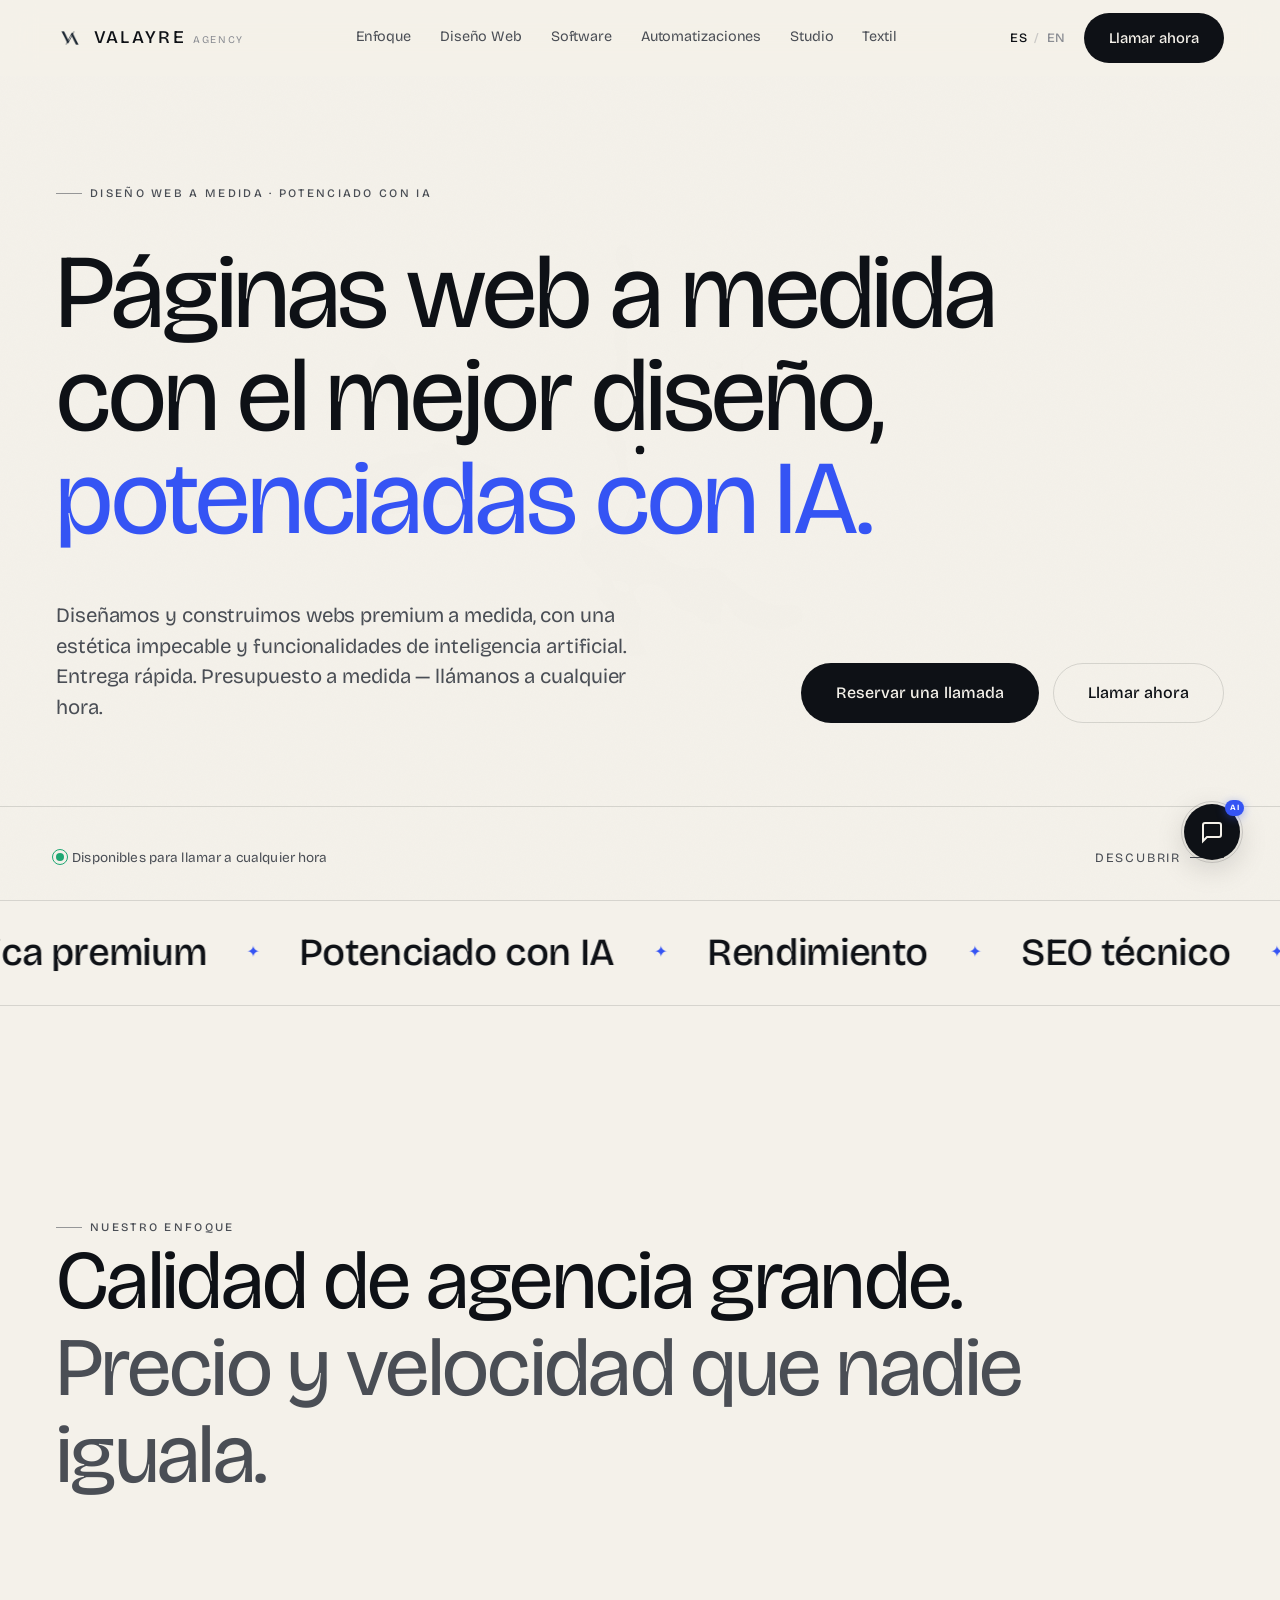
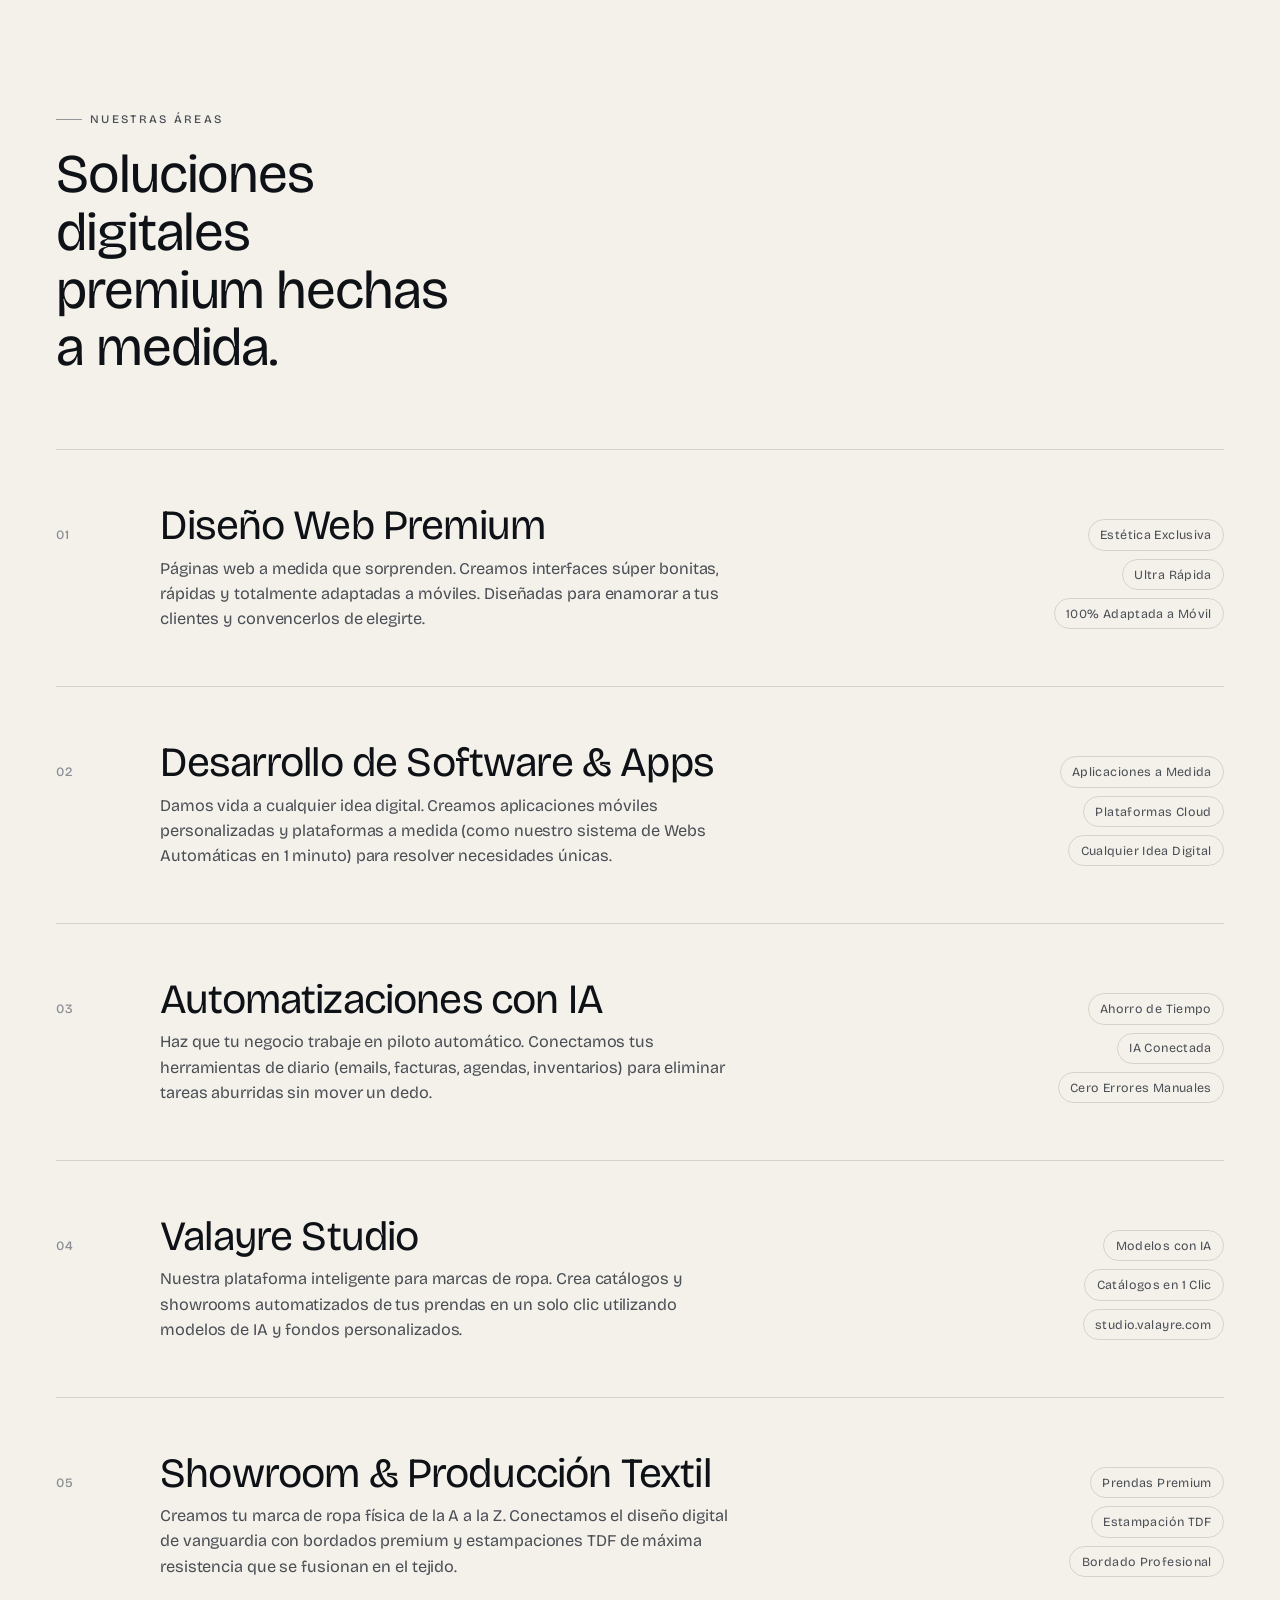
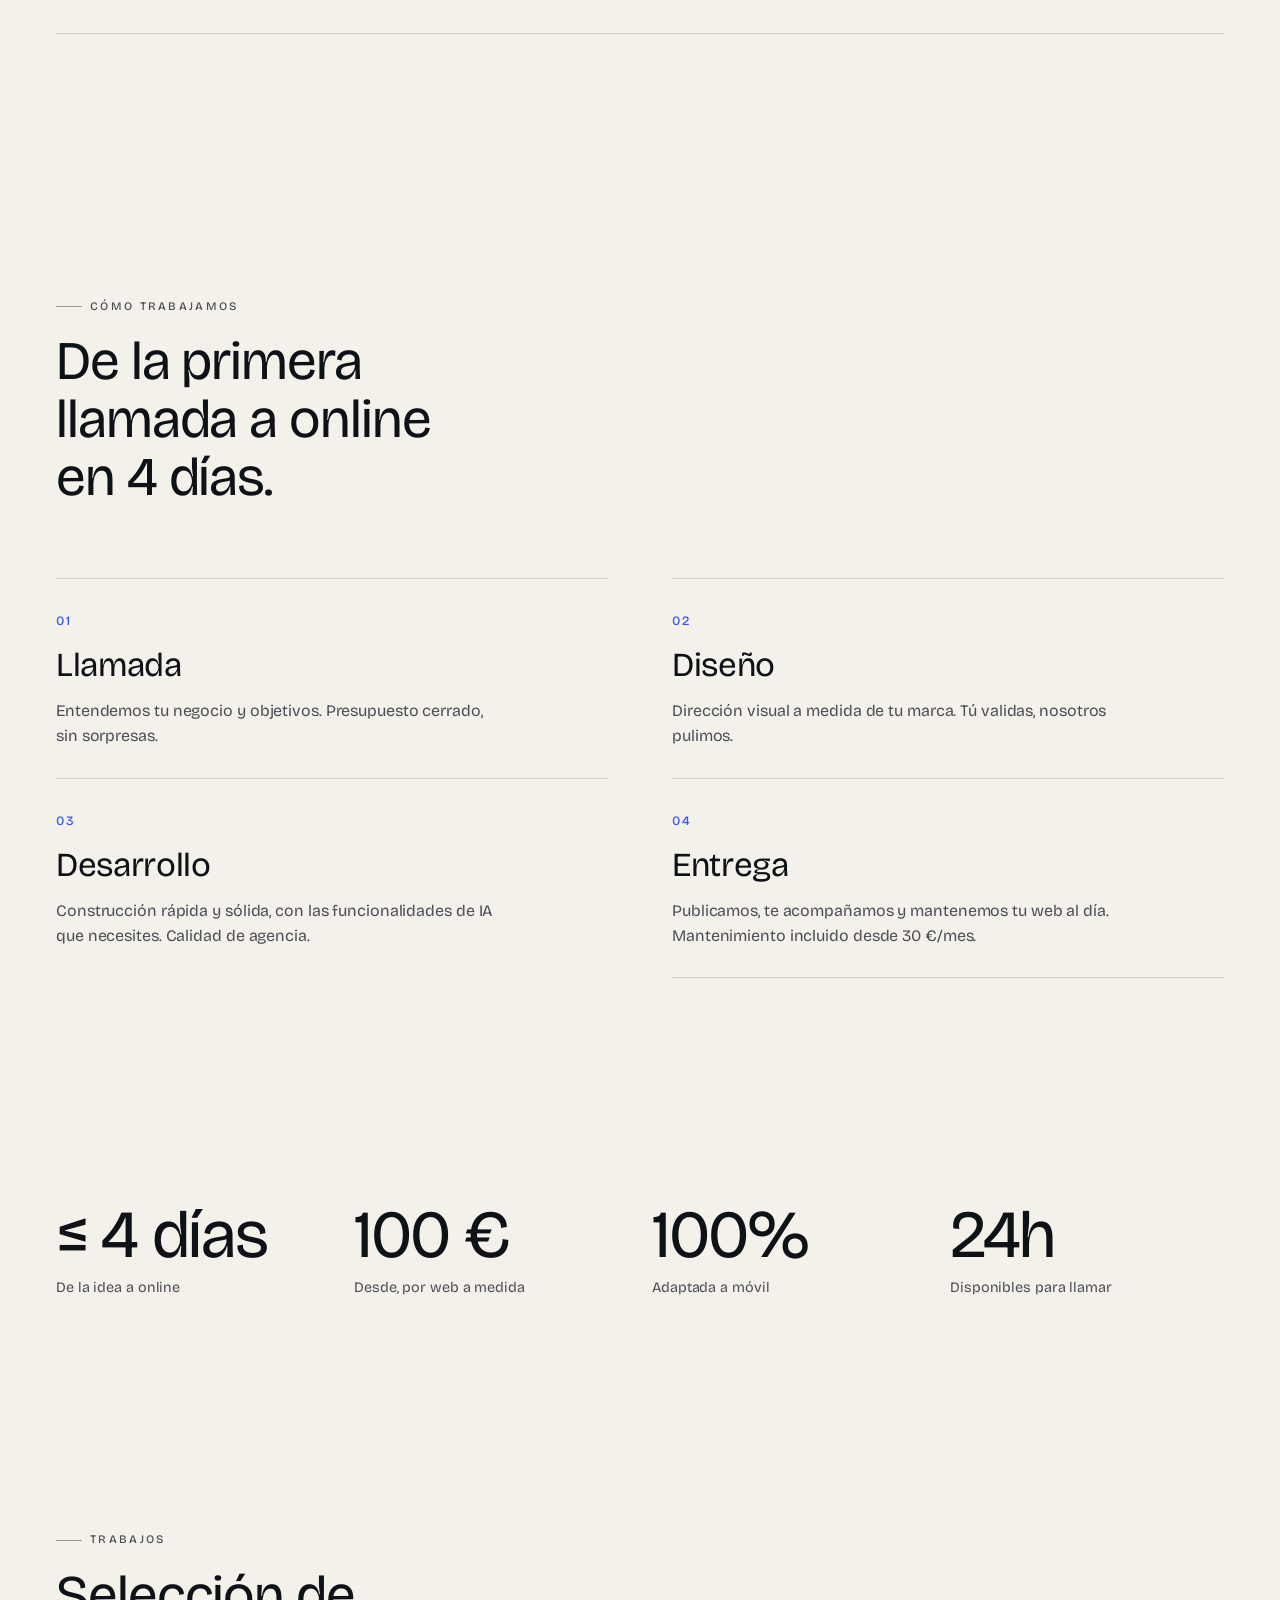
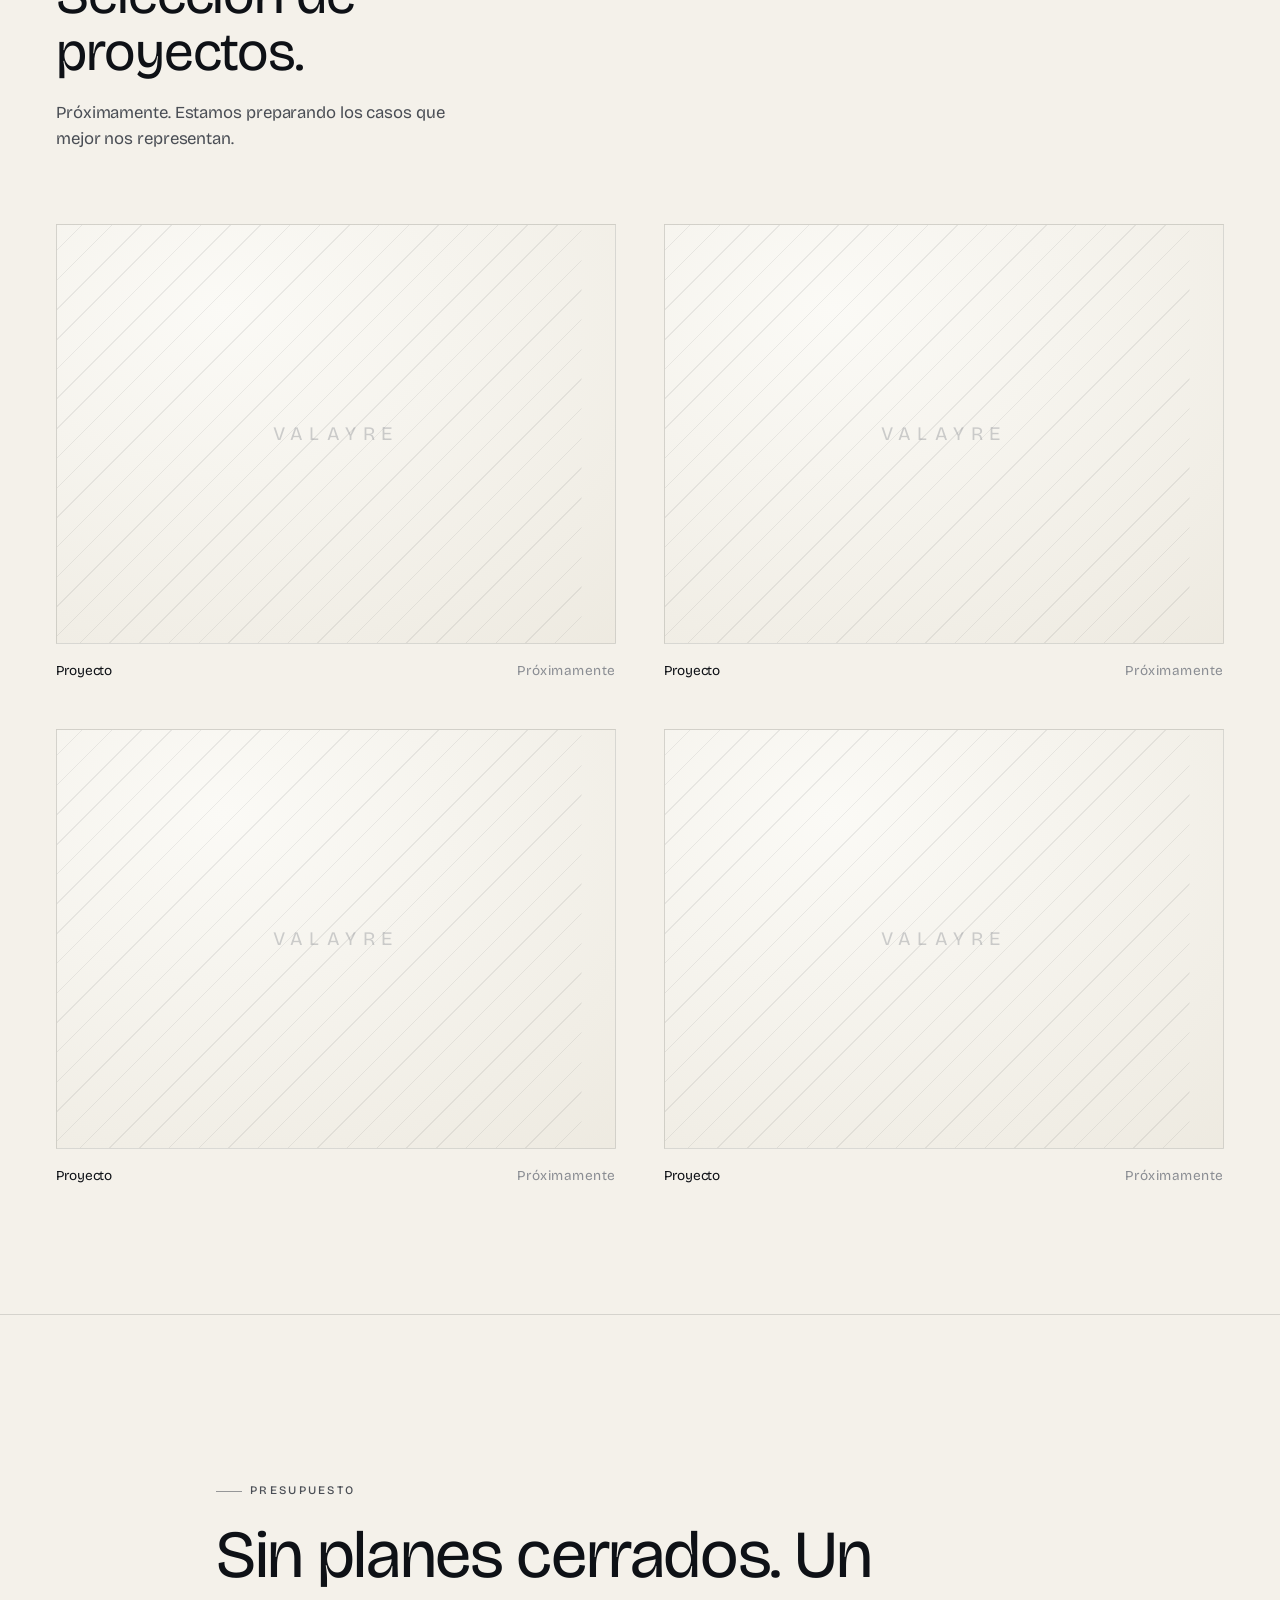
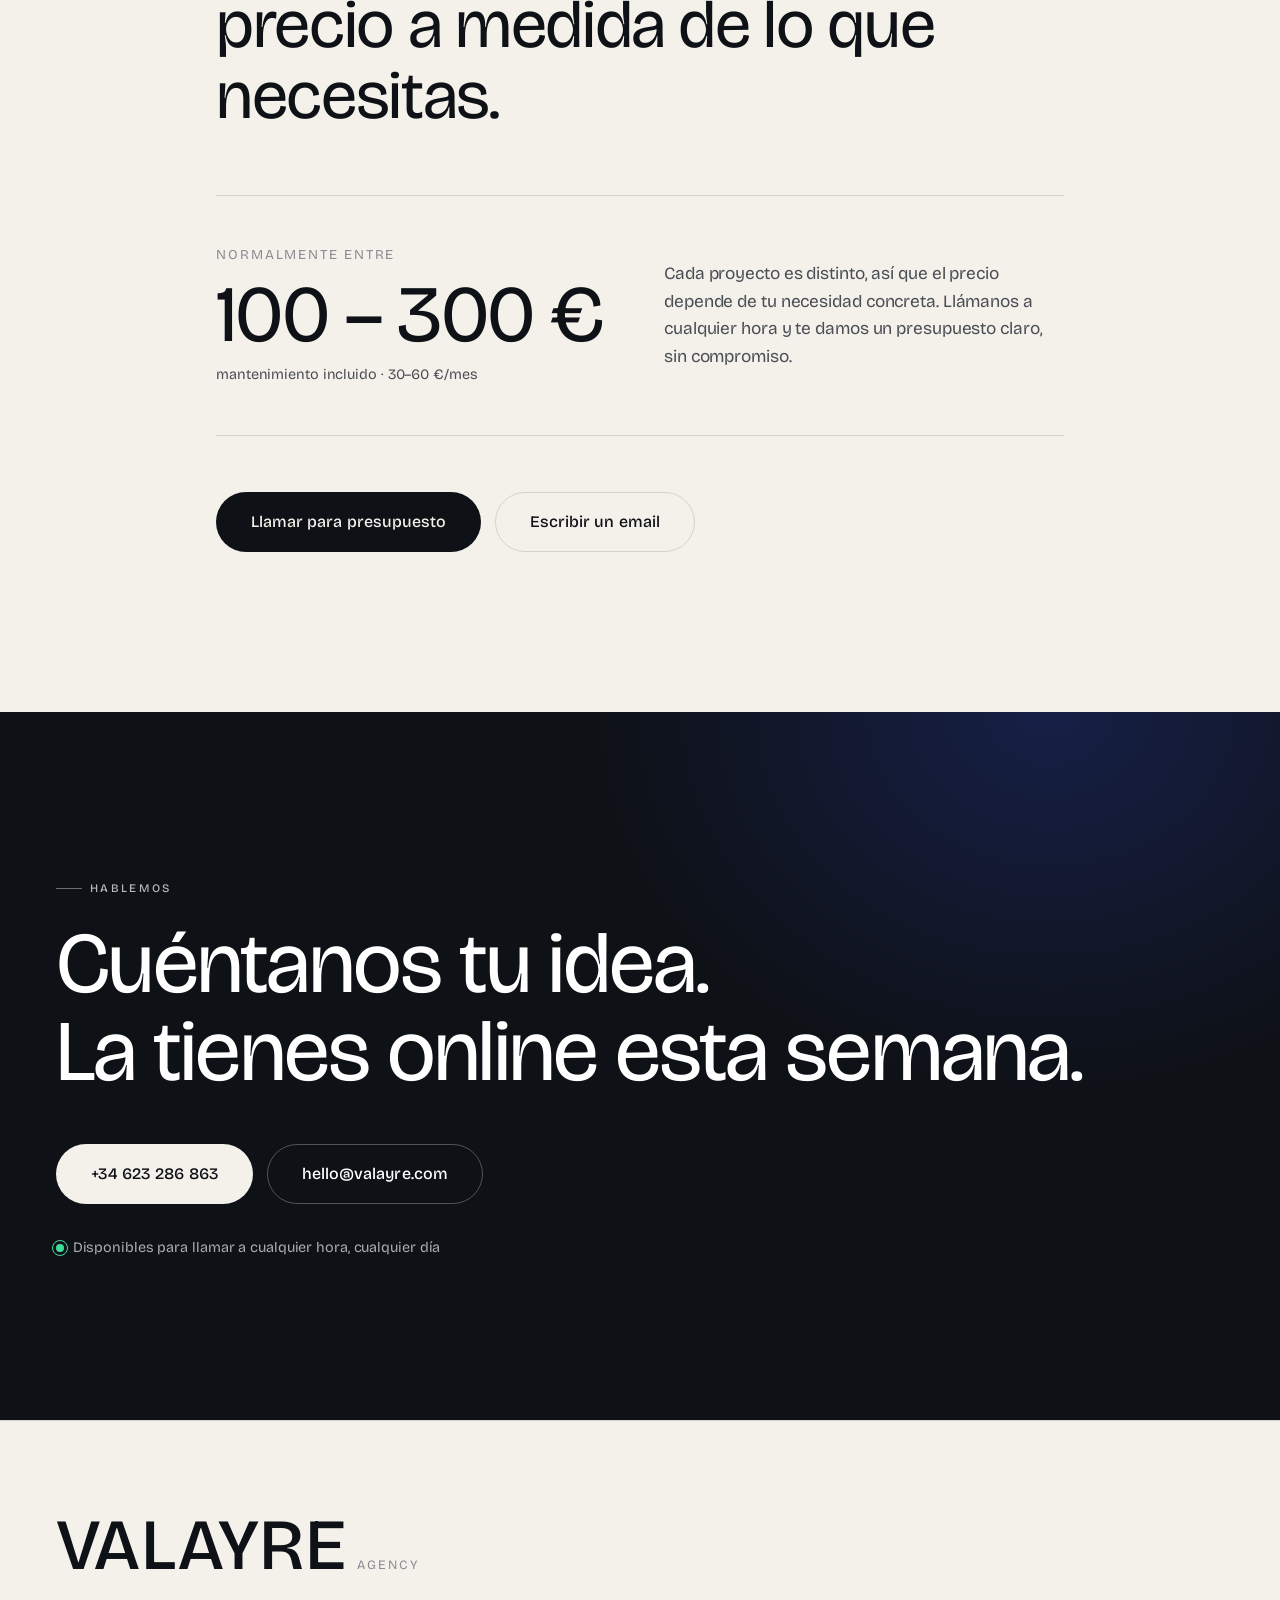
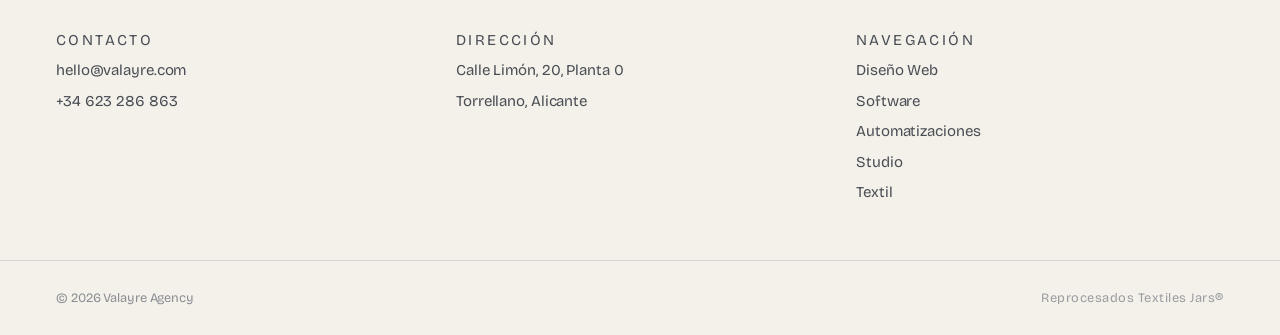
==== commit b571fefa: "Implementado menú móvil interactivo con diseño glassmorphism y botón toggle animado" ====
--- a/index.html
+++ b/index.html
@@ -70,7 +70,20 @@
           <span data-lang-opt="es" class="is-active">ES</span><i>/</i><span data-lang-opt="en">EN</span>
         </button>
         <a href="tel:+34623286863" class="btn btn--solid nav__cta" data-magnetic data-cursor="Llamar" data-i18n="nav.cta">Llamar ahora</a>
-      </div>
+        <button class="nav__toggle" id="navToggle" aria-label="Menu" data-cursor="Menu">
+          <span class="nav__toggle-bar"></span>
+          <span class="nav__toggle-bar"></span>
+        </button>
+      </div>
+    </div>
+    <div class="nav__mobile-menu" id="navMobileMenu">
+      <a href="index.html" class="nav__mobile-link" data-i18n="nav.home">Inicio</a>
+      <a href="diseno-web.html" class="nav__mobile-link" data-i18n="nav.web">Diseño Web</a>
+      <a href="software.html" class="nav__mobile-link" data-i18n="nav.software">Software</a>
+      <a href="automatizaciones.html" class="nav__mobile-link" data-i18n="nav.auto">Automatizaciones</a>
+      <a href="studio.html" class="nav__mobile-link" data-i18n="nav.studio">Valayre Studio</a>
+      <a href="textil.html" class="nav__mobile-link" data-i18n="nav.textil">Showroom Textil</a>
+      <a href="tel:+34623286863" class="nav__mobile-link nav__mobile-link--cta" data-i18n="nav.cta">Llamar ahora</a>
     </div>
   </header>
 
--- a/styles.css
+++ b/styles.css
@@ -304,6 +304,93 @@
 .lang span.is-active { color: var(--ink); }
 .lang i { font-style: normal; opacity: 0.4; }
 .nav__cta { display: none; }
+
+/* ---------- MOBILE MENU BUTTON ---------- */
+.nav__toggle {
+  display: flex;
+  flex-direction: column;
+  justify-content: center;
+  gap: 5px;
+  width: 32px;
+  height: 32px;
+  background: transparent;
+  border: none;
+  cursor: pointer;
+  padding: 4px;
+  z-index: 105;
+  box-sizing: border-box;
+}
+.nav__toggle-bar {
+  width: 24px;
+  height: 2px;
+  background: var(--ink);
+  border-radius: 2px;
+  transition: transform 0.3s var(--ease), opacity 0.3s;
+  transform-origin: center;
+  display: block;
+}
+@media (min-width: 1024px) {
+  .nav__toggle { display: none !important; }
+}
+
+/* Hamburger active state morph to X */
+.nav.is-open .nav__toggle-bar:nth-child(1) {
+  transform: translateY(3.5px) rotate(45deg);
+}
+.nav.is-open .nav__toggle-bar:nth-child(2) {
+  transform: translateY(-3.5px) rotate(-45deg);
+}
+
+/* ---------- MOBILE DROP-DOWN MENU (GLASSMORPHISM) ---------- */
+.nav__mobile-menu {
+  position: absolute;
+  top: 100%;
+  left: 0;
+  right: 0;
+  background: color-mix(in srgb, var(--bone) 85%, transparent);
+  backdrop-filter: saturate(180%) blur(20px);
+  -webkit-backdrop-filter: saturate(180%) blur(20px);
+  border-bottom: 1px solid var(--line);
+  padding: 1.5rem var(--gutter) 2rem var(--gutter);
+  display: flex;
+  flex-direction: column;
+  gap: 1.2rem;
+  opacity: 0;
+  visibility: hidden;
+  transform: translateY(-10px);
+  transition: transform 0.4s var(--ease), opacity 0.4s, visibility 0.4s;
+  z-index: 99;
+}
+.nav.is-open .nav__mobile-menu {
+  opacity: 1;
+  visibility: visible;
+  transform: translateY(0);
+}
+.nav__mobile-link {
+  font-family: var(--display);
+  font-size: 1.35rem;
+  font-weight: 500;
+  color: var(--ink-2);
+  text-decoration: none;
+  transition: color 0.3s;
+  letter-spacing: 0.02em;
+}
+.nav__mobile-link:hover,
+.nav__mobile-link.is-active {
+  color: var(--ink);
+}
+.nav__mobile-link--cta {
+  margin-top: 0.5rem;
+  font-family: var(--sans);
+  font-size: 0.9rem;
+  font-weight: 500;
+  color: var(--bone) !important;
+  background: var(--ink);
+  padding: 0.75rem;
+  border-radius: 100px;
+  text-align: center;
+  letter-spacing: 0.02em;
+}
 
 /* ---------- HERO ---------- */
 .hero { min-height: 100svh; display: flex; flex-direction: column; justify-content: center; padding-top: calc(var(--nav-h) + 3vh); padding-bottom: 2rem; }
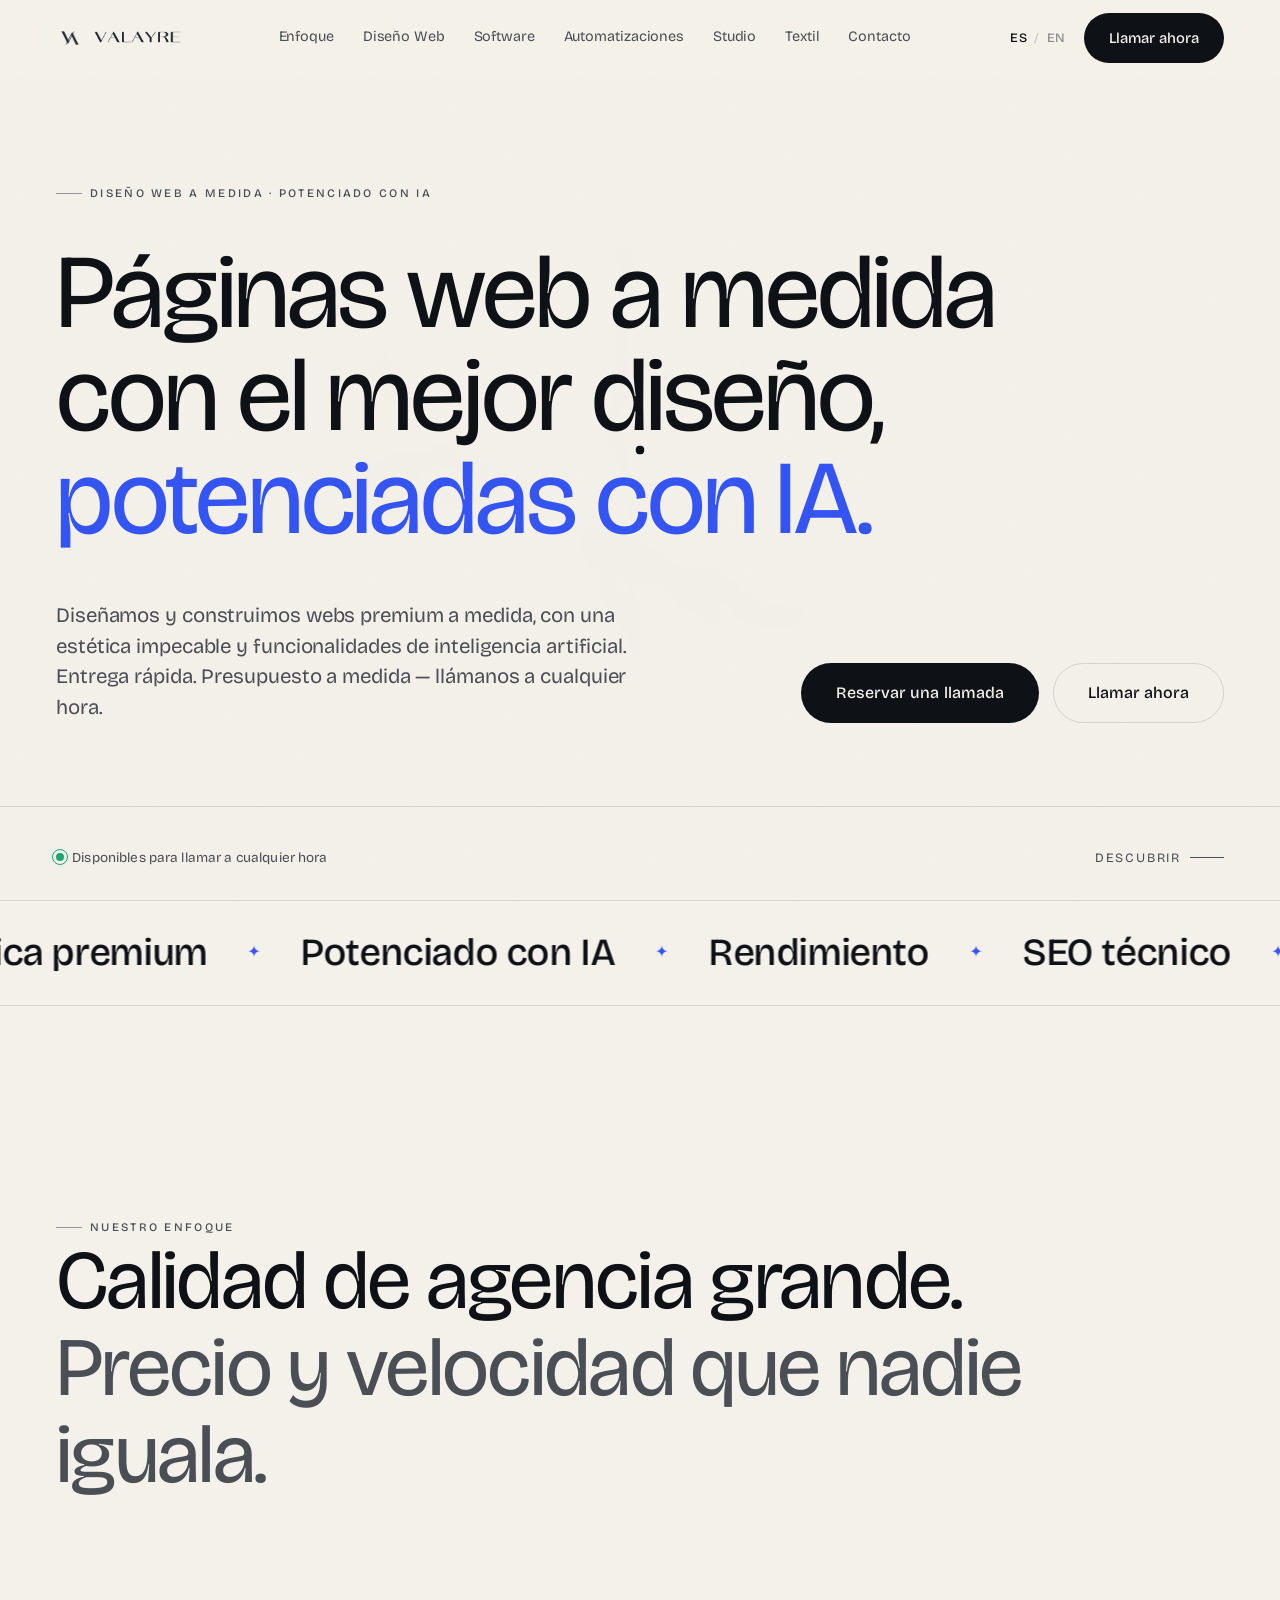
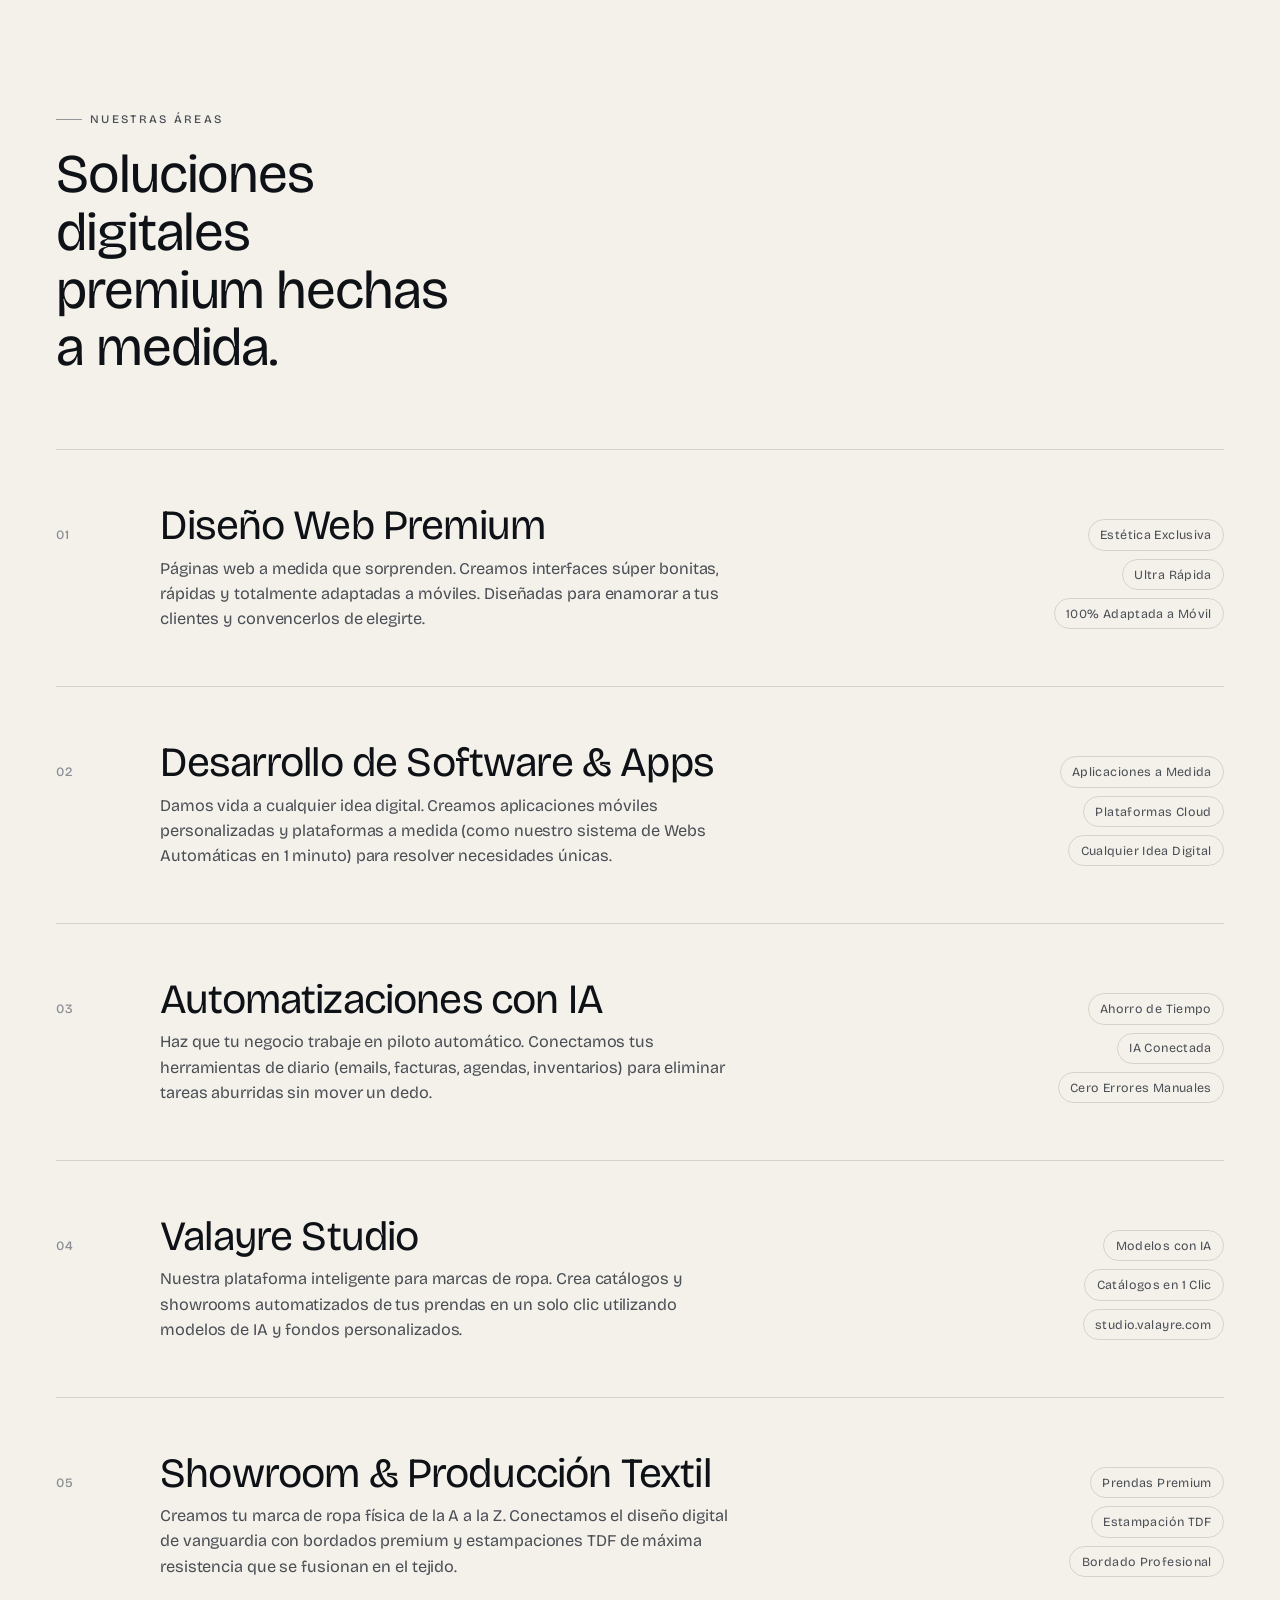
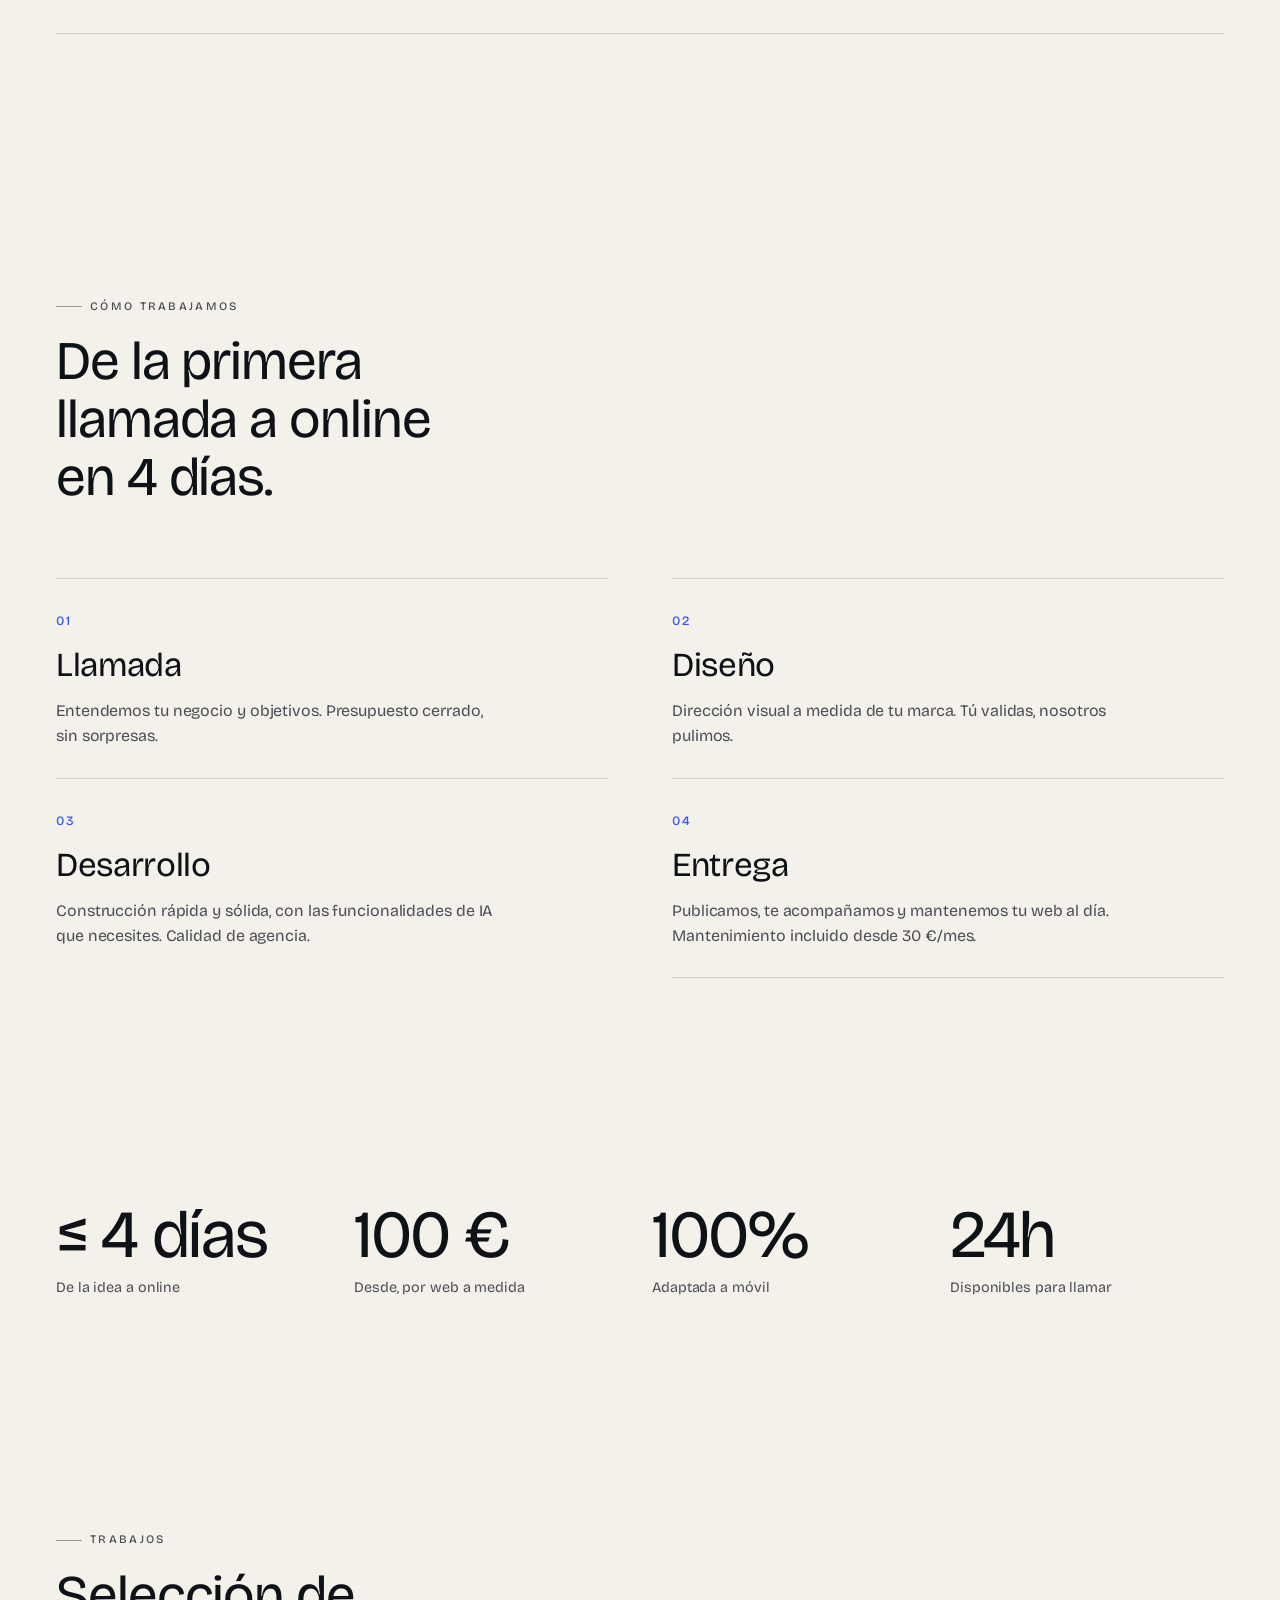
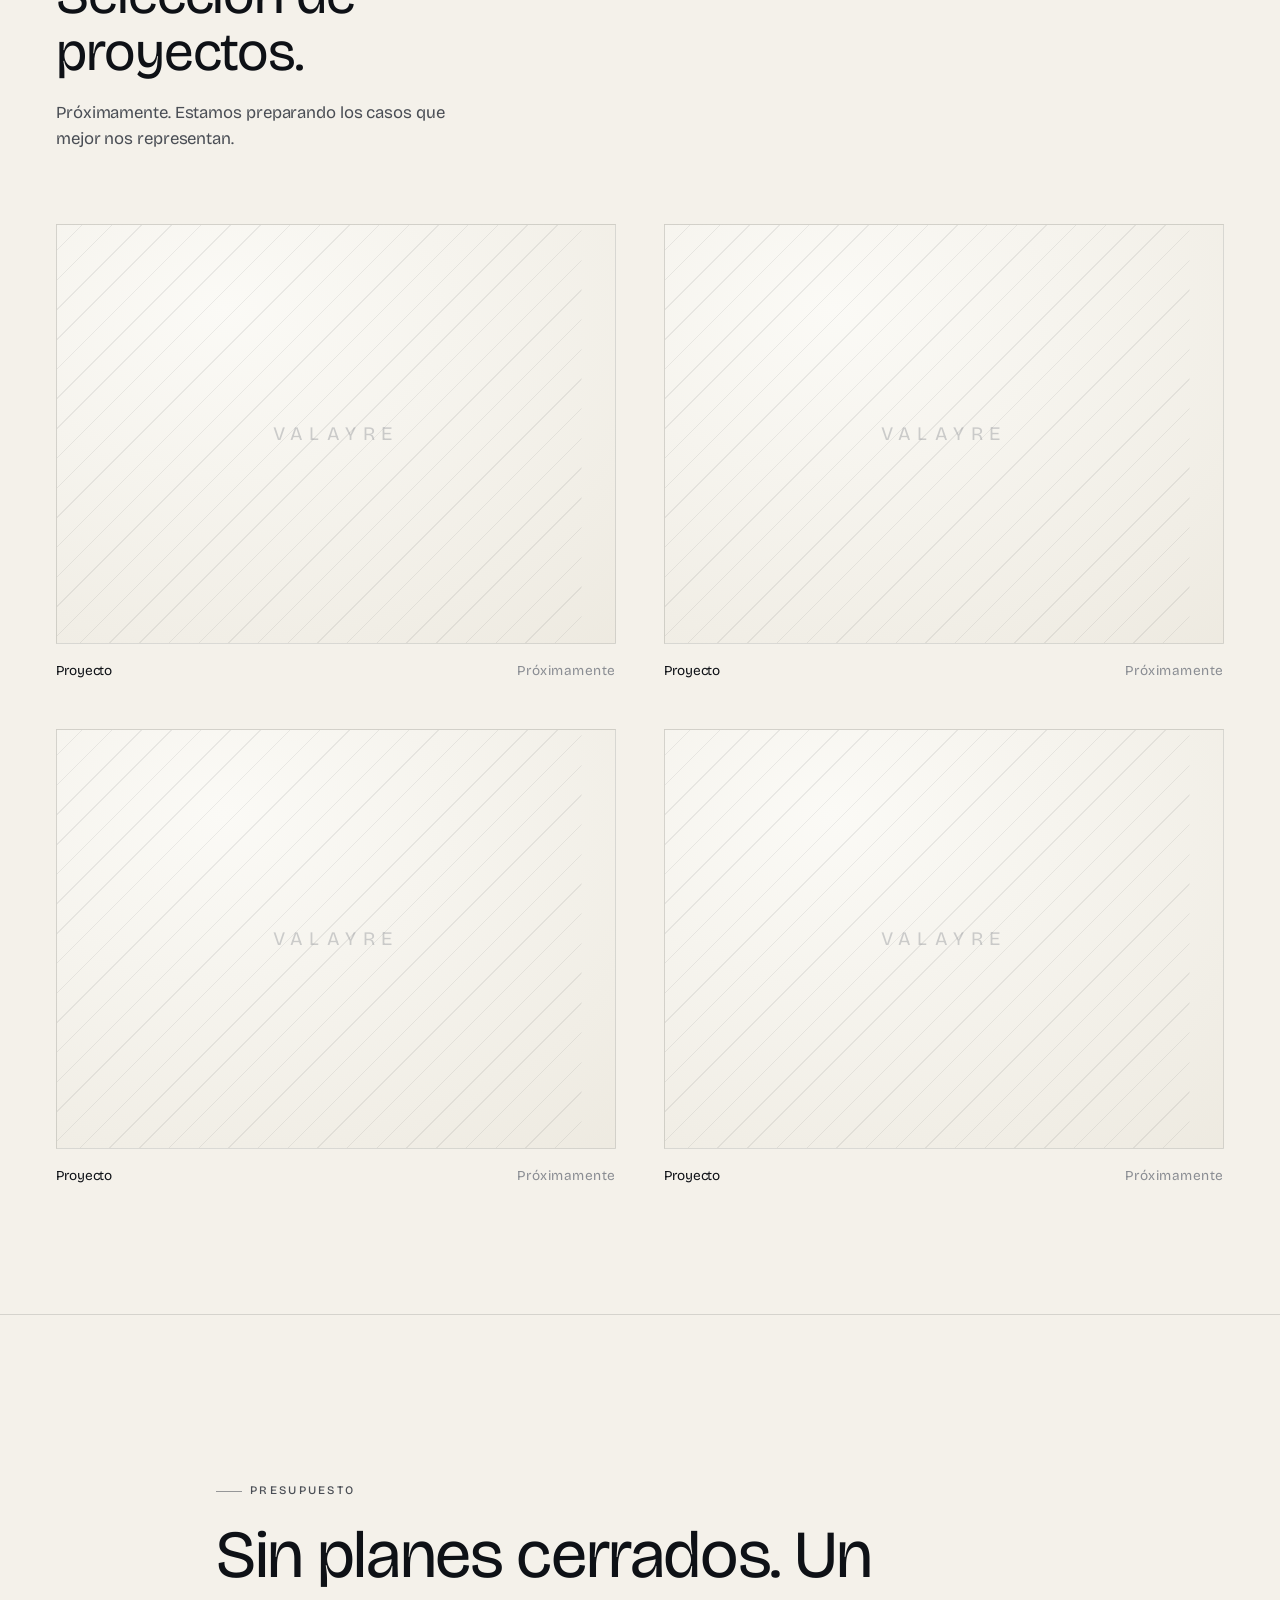
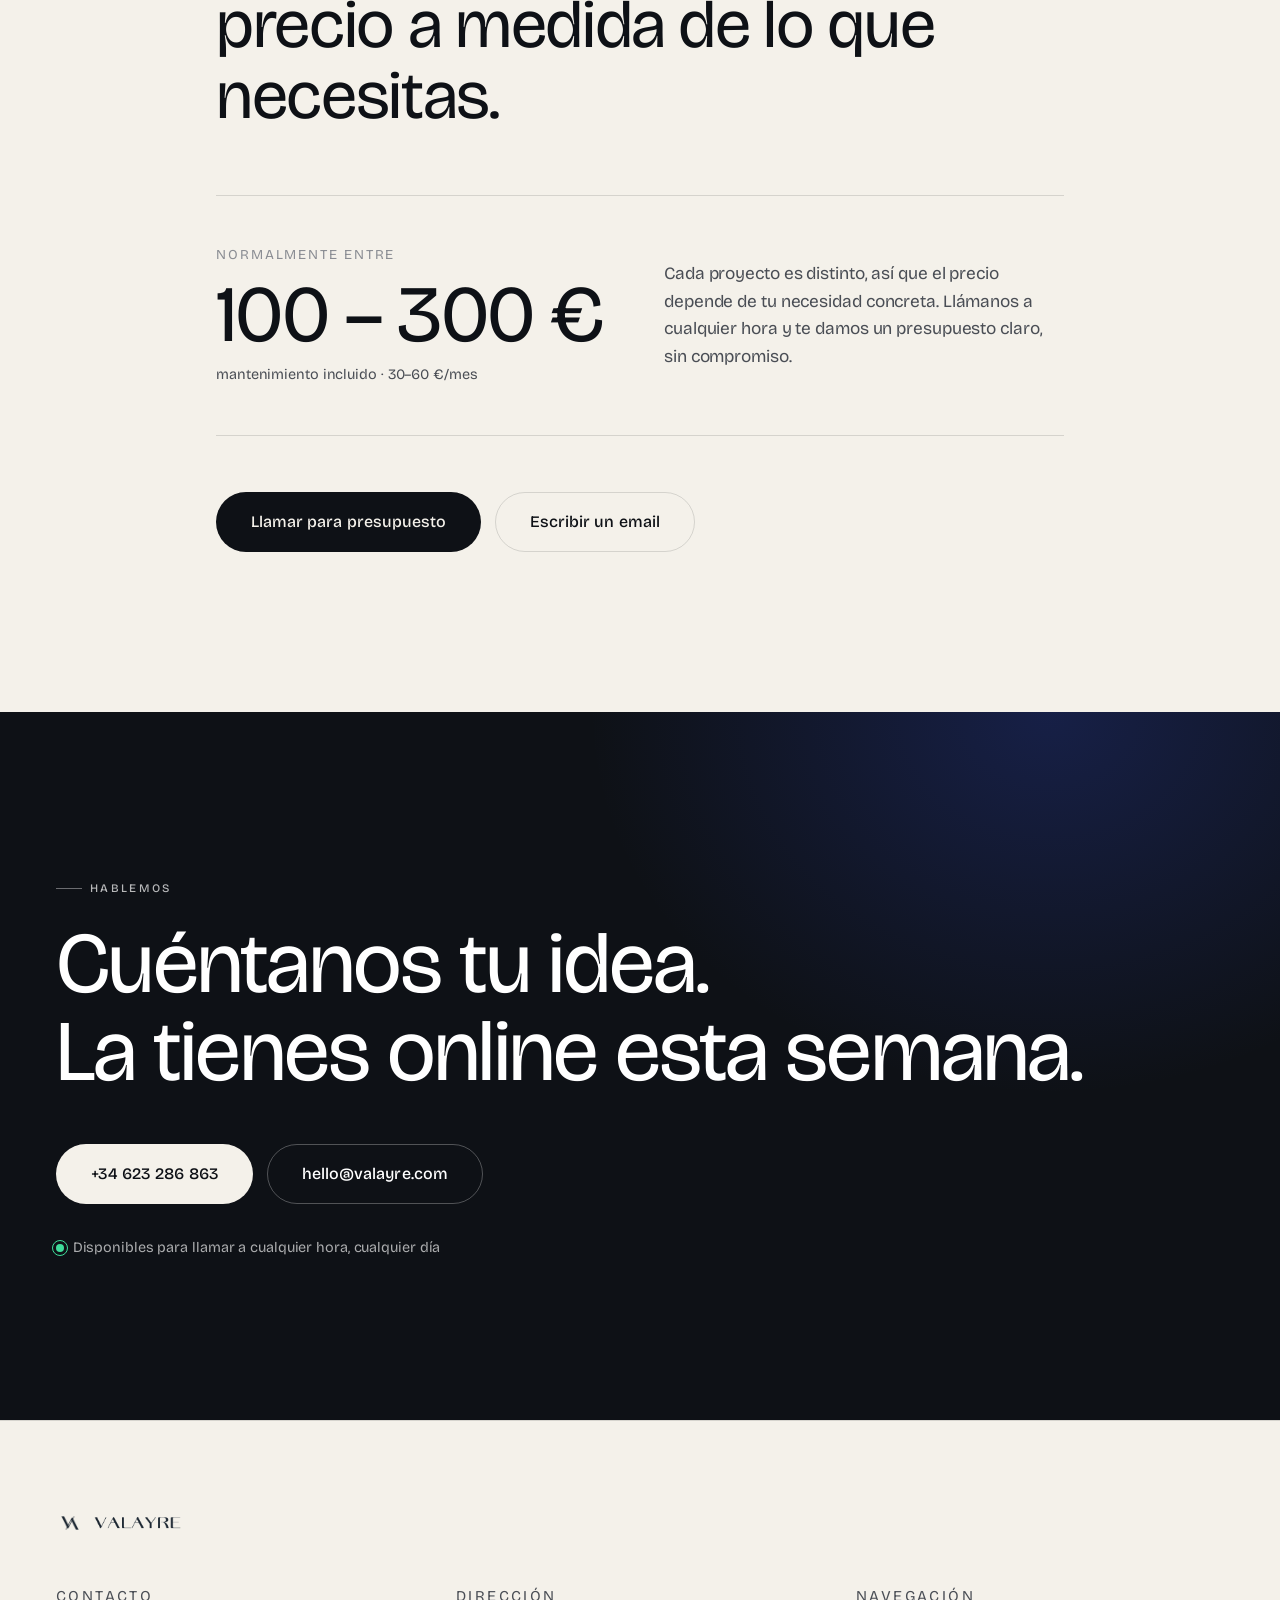
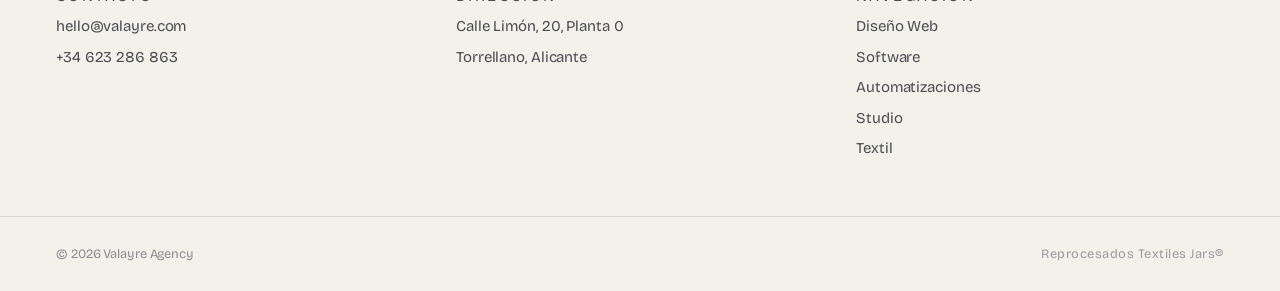
==== commit 32a250eb: "Añadida página de contacto, actualizado logotipo de texto VALAYRE y footer, eliminado chatbot, y opt" ====
--- a/index.html
+++ b/index.html
@@ -53,7 +53,7 @@
     <div class="wrap nav__inner">
       <a href="#top" class="brand" data-cursor="Inicio" aria-label="Valayre Agency">
         <img src="assets/va-monogram.png" alt="" class="brand__mark" />
-        <span class="brand__text"><b>VALAYRE</b><i>Agency</i></span>
+        <img src="assets/valayre-wordmark-dark.png" alt="Valayre" class="brand__wordmark" />
       </a>
 
       <nav class="nav__links" aria-label="Principal">
@@ -63,6 +63,7 @@
         <a href="automatizaciones.html" data-i18n="nav.auto">Automatizaciones</a>
         <a href="studio.html" data-i18n="nav.studio">Studio</a>
         <a href="textil.html" data-i18n="nav.textil">Textil</a>
+        <a href="contacto.html" data-i18n="nav.contact">Contacto</a>
       </nav>
 
       <div class="nav__actions">
@@ -347,8 +348,10 @@
   <footer class="footer">
     <div class="wrap footer__top">
       <div class="footer__brand">
-        <span class="footer__word">VALAYRE</span>
-        <span class="footer__sub">Agency</span>
+        <a href="#top" class="brand" data-cursor="Inicio" aria-label="Valayre Agency">
+          <img src="assets/va-monogram.png" alt="" class="brand__mark" />
+          <img src="assets/valayre-wordmark-dark.png" alt="Valayre" class="brand__wordmark" />
+        </a>
       </div>
       <div class="footer__cols">
         <div class="footer__col">
@@ -383,52 +386,7 @@
     <a href="#presupuesto" class="callbar__a callbar__book" data-i18n="callbar.book">Presupuesto</a>
   </div>
 
-  <!-- ===================== ASISTENTE IA CHATBOT ===================== -->
-  <div class="ai-chat" id="aiChat" aria-hidden="true">
-    <button class="ai-chat__trigger" id="aiChatTrigger" data-cursor="Chatear" aria-label="Abrir asistente de IA">
-      <div class="ai-chat__trigger-glow"></div>
-      <svg class="ai-chat__trigger-icon" viewBox="0 0 24 24" fill="none" stroke="currentColor" stroke-width="2">
-        <path d="M21 15a2 2 0 0 1-2 2H7l-4 4V5a2 2 0 0 1 2-2h14a2 2 0 0 1 2 2z"></path>
-      </svg>
-      <span class="ai-chat__trigger-badge">AI</span>
-    </button>
-    <div class="ai-chat__window" id="aiChatWindow">
-      <div class="ai-chat__header">
-        <div class="ai-chat__header-info">
-          <div class="ai-chat__avatar">
-            <img src="assets/va-monogram.png" alt="AI" />
-            <span class="ai-chat__status-dot"></span>
-          </div>
-          <div>
-            <h4 class="ai-chat__title">Valayre Assistant</h4>
-            <p class="ai-chat__status" data-i18n="chat.online">En línea • Responderá al instante</p>
-          </div>
-        </div>
-        <button class="ai-chat__close" id="aiChatClose" aria-label="Cerrar chat">✕</button>
-      </div>
-      <div class="ai-chat__messages" id="aiChatMessages">
-        <div class="ai-chat__bubble ai-chat__bubble--bot">
-          <p data-i18n="chat.welcome">¡Hola! Soy el asistente inteligente de Valayre. ¿En qué puedo ayudarte a impulsar tu marca o negocio?</p>
-        </div>
-      </div>
-      <div class="ai-chat__suggestions" id="aiChatSuggestions">
-        <button class="ai-chat__suggest-btn" data-q="diseno" data-i18n="chat.q_design">¿Cómo son vuestras webs?</button>
-        <button class="ai-chat__suggest-btn" data-q="software" data-i18n="chat.q_software">¿Qué software podéis crear?</button>
-        <button class="ai-chat__suggest-btn" data-q="auto" data-i18n="chat.q_auto">¿Cómo me ayuda la automatización?</button>
-        <button class="ai-chat__suggest-btn" data-q="studio" data-i18n="chat.q_studio">¿Qué es Valayre Studio?</button>
-        <button class="ai-chat__suggest-btn" data-q="textil" data-i18n="chat.q_textil">¿Qué hacéis en la sección Textil?</button>
-      </div>
-      <form class="ai-chat__input-area" id="aiChatForm">
-        <input type="text" class="ai-chat__input" id="aiChatInput" placeholder="Pregúntame lo que quieras..." data-i18n-holder="chat.placeholder" />
-        <button type="submit" class="ai-chat__submit" aria-label="Enviar">
-          <svg viewBox="0 0 24 24" fill="none" stroke="currentColor" stroke-width="2">
-            <line x1="22" y1="2" x2="11" y2="13"></line>
-            <polygon points="22 2 15 22 11 13 2 9 22 2"></polygon>
-          </svg>
-        </button>
-      </form>
-    </div>
-  </div>
+
 
   <script src="app.js"></script>
 </body>
--- a/styles.css
+++ b/styles.css
@@ -98,10 +98,7 @@
 body.theme-textil .brand__mark,
 body.theme-software .loader__mark-3d,
 body.theme-studio .loader__mark-3d,
-body.theme-textil .loader__mark-3d,
-body.theme-software .ai-chat__avatar img,
-body.theme-studio .ai-chat__avatar img,
-body.theme-textil .ai-chat__avatar img {
+body.theme-textil .loader__mark-3d {
   mix-blend-mode: screen;
 }
 
@@ -287,9 +284,7 @@
 
 .brand { display: flex; align-items: center; gap: 0.6rem; }
 .brand__mark { width: 28px; height: 28px; object-fit: contain; }
-.brand__text { display: flex; align-items: baseline; gap: 0.45rem; line-height: 1; }
-.brand__text b { font-weight: 500; font-size: 1.12rem; letter-spacing: 0.13em; }
-.brand__text i { font-style: normal; font-size: 0.64rem; letter-spacing: 0.16em; text-transform: uppercase; color: var(--ink-3); }
+.brand__wordmark { height: 22px; width: auto; object-fit: contain; display: block; }
 
 .nav__links { display: none; gap: 1.8rem; }
 .nav__links a { position: relative; font-size: 0.9rem; color: var(--ink-2); transition: color 0.3s; }
@@ -341,15 +336,13 @@
   transform: translateY(-3.5px) rotate(-45deg);
 }
 
-/* ---------- MOBILE DROP-DOWN MENU (GLASSMORPHISM) ---------- */
+/* ---------- MOBILE DROP-DOWN MENU (SOLID HIGHER CONTRAST) ---------- */
 .nav__mobile-menu {
   position: absolute;
   top: 100%;
   left: 0;
   right: 0;
-  background: color-mix(in srgb, var(--bone) 85%, transparent);
-  backdrop-filter: saturate(180%) blur(20px);
-  -webkit-backdrop-filter: saturate(180%) blur(20px);
+  background: var(--bone);
   border-bottom: 1px solid var(--line);
   padding: 1.5rem var(--gutter) 2rem var(--gutter);
   display: flex;
@@ -1173,262 +1166,7 @@
   gap: clamp(1.5rem, 4vw, 3rem);
 }
 
-/* =========================================================
-   CHATBOT ASSISTANT FLOATING PANEL
-   ========================================================= */
-.ai-chat {
-  position: fixed;
-  bottom: clamp(1.2rem, 4vw, 2.5rem);
-  right: clamp(1.2rem, 4vw, 2.5rem);
-  z-index: 150;
-  font-family: var(--sans);
-}
-.ai-chat__trigger {
-  position: relative;
-  width: 56px;
-  height: 56px;
-  border-radius: 50%;
-  background: var(--ink);
-  color: var(--bone);
-  display: flex;
-  align-items: center;
-  justify-content: center;
-  box-shadow: 0 8px 30px rgba(0,0,0,0.15);
-  transition: transform 0.4s var(--ease);
-}
-.ai-chat__trigger:hover {
-  transform: scale(1.08);
-}
-.ai-chat__trigger-glow {
-  position: absolute;
-  inset: -3px;
-  border-radius: 50%;
-  border: 1px solid var(--ink);
-  opacity: 0.15;
-  animation: pingChatGlow 3s infinite;
-}
-@keyframes pingChatGlow {
-  0% { transform: scale(1); opacity: 0.3; }
-  100% { transform: scale(1.3); opacity: 0; }
-}
-.ai-chat__trigger-icon {
-  width: 24px;
-  height: 24px;
-  stroke: var(--bone);
-}
-.ai-chat__trigger-badge {
-  position: absolute;
-  top: -4px;
-  right: -4px;
-  background: #3554F4;
-  color: #fff;
-  font-size: 8px;
-  font-weight: 700;
-  padding: 2px 5px;
-  border-radius: 99px;
-  letter-spacing: 0.05em;
-  box-shadow: 0 2px 10px rgba(53,84,244,0.4);
-}
-.ai-chat__window {
-  position: absolute;
-  bottom: 72px;
-  right: 0;
-  width: min(360px, 90vw);
-  height: 480px;
-  background: color-mix(in srgb, var(--paper) 88%, transparent);
-  backdrop-filter: blur(20px);
-  -webkit-backdrop-filter: blur(20px);
-  border: 1px solid var(--line);
-  border-radius: 16px;
-  box-shadow: 0 12px 40px rgba(0,0,0,0.1);
-  display: flex;
-  flex-direction: column;
-  overflow: hidden;
-  opacity: 0;
-  visibility: hidden;
-  transform: translateY(15px) scale(0.96);
-  transform-origin: bottom right;
-  transition: opacity 0.4s var(--ease), transform 0.4s var(--ease), visibility 0.4s;
-}
-.ai-chat.is-open .ai-chat__window {
-  opacity: 1;
-  visibility: visible;
-  transform: translateY(0) scale(1);
-}
-.ai-chat__header {
-  padding: 1rem;
-  background: var(--line-soft);
-  border-bottom: 1px solid var(--line);
-  display: flex;
-  align-items: center;
-  justify-content: space-between;
-}
-.ai-chat__header-info {
-  display: flex;
-  align-items: center;
-  gap: 10px;
-}
-.ai-chat__avatar {
-  position: relative;
-  width: 36px;
-  height: 36px;
-  border-radius: 50%;
-  background: var(--bone-2);
-  padding: 6px;
-  display: flex;
-  align-items: center;
-  justify-content: center;
-  border: 1px solid var(--line);
-}
-.ai-chat__avatar img {
-  width: 100%;
-  height: 100%;
-  object-fit: contain;
-}
-.ai-chat__status-dot {
-  position: absolute;
-  bottom: 0;
-  right: 0;
-  width: 9px;
-  height: 9px;
-  background: #1ea672;
-  border: 2px solid var(--paper);
-  border-radius: 50%;
-}
-.ai-chat__title {
-  font-size: 14px;
-  font-weight: 600;
-  line-height: 1.2;
-  color: var(--ink);
-}
-.ai-chat__status {
-  font-size: 10px;
-  color: var(--ink-3);
-}
-.ai-chat__close {
-  font-size: 14px;
-  color: var(--ink);
-  opacity: 0.6;
-  padding: 5px;
-  transition: opacity 0.2s;
-}
-.ai-chat__close:hover { opacity: 1; }
-.ai-chat__messages {
-  flex: 1;
-  padding: 1rem;
-  overflow-y: auto;
-  display: flex;
-  flex-direction: column;
-  gap: 12px;
-}
-.ai-chat__bubble {
-  max-width: 85%;
-  padding: 10px 14px;
-  border-radius: 14px;
-  font-size: 13px;
-  line-height: 1.45;
-  word-wrap: break-word;
-  animation: bubbleShow 0.3s var(--ease) forwards;
-  transform-origin: bottom left;
-}
-@keyframes bubbleShow {
-  0% { opacity: 0; transform: translateY(8px) scale(0.95); }
-  100% { opacity: 1; transform: translateY(0) scale(1); }
-}
-.ai-chat__bubble--bot {
-  background: var(--bone-2);
-  color: var(--ink);
-  align-self: flex-start;
-  border-bottom-left-radius: 4px;
-  border: 1px solid var(--line);
-  text-align: left;
-}
-.ai-chat__bubble--user {
-  background: var(--ink);
-  color: var(--bone);
-  align-self: flex-end;
-  border-bottom-right-radius: 4px;
-  text-align: left;
-}
-.ai-chat__bubble--bot a {
-  text-decoration: underline;
-  color: var(--accent);
-}
-.ai-chat__bubble--typing {
-  display: flex;
-  align-items: center;
-  gap: 4px;
-  padding: 12px 16px;
-}
-.ai-chat__bubble--typing span {
-  width: 5px;
-  height: 5px;
-  background: var(--ink-3);
-  border-radius: 50%;
-  animation: typingDots 1.4s infinite ease-in-out;
-}
-.ai-chat__bubble--typing span:nth-child(2) { animation-delay: 0.2s; }
-.ai-chat__bubble--typing span:nth-child(3) { animation-delay: 0.4s; }
-@keyframes typingDots {
-  0%, 100% { transform: translateY(0); }
-  50% { transform: translateY(-4px); }
-}
-.ai-chat__suggestions {
-  padding: 0 1rem 0.8rem;
-  display: flex;
-  flex-wrap: wrap;
-  gap: 6px;
-  max-height: 120px;
-  overflow-y: auto;
-}
-.ai-chat__suggest-btn {
-  font-size: 11px;
-  background: var(--paper);
-  border: 1px solid var(--line);
-  border-radius: 100px;
-  padding: 6px 12px;
-  color: var(--ink-2);
-  transition: all 0.25s var(--ease);
-}
-.ai-chat__suggest-btn:hover {
-  background: var(--ink);
-  color: var(--bone);
-  border-color: var(--ink);
-}
-.ai-chat__input-area {
-  padding: 0.8rem 1rem;
-  border-top: 1px solid var(--line);
-  background: var(--line-soft);
-  display: flex;
-  gap: 8px;
-}
-.ai-chat__input {
-  flex: 1;
-  background: var(--paper);
-  border: 1px solid var(--line);
-  border-radius: 100px;
-  padding: 8px 16px;
-  font-size: 13px;
-  color: var(--ink);
-  outline: none;
-  transition: border-color 0.25s;
-}
-.ai-chat__input:focus {
-  border-color: var(--accent);
-}
-.ai-chat__submit {
-  width: 36px;
-  height: 36px;
-  border-radius: 50%;
-  background: var(--ink);
-  color: var(--bone);
-  display: flex;
-  align-items: center;
-  justify-content: center;
-  transition: transform 0.25s;
-}
-.ai-chat__submit:hover { transform: scale(1.05); }
-.ai-chat__submit svg { width: 16px; height: 16px; transform: translateX(1px); stroke: var(--bone); }
+
 
 /* =========================================================
    RESPONSIVE OVERRIDES
@@ -1474,3 +1212,106 @@
 @media (min-width: 1200px) {
   .work__grid { grid-template-columns: repeat(2, 1fr); }
 }
+
+/* =========================================================
+   CONTACT PAGE DETAILS & EMBEDDED LOCATION MAP
+   ========================================================= */
+.contact-section {
+  padding-bottom: clamp(4rem, 10vw, 8rem);
+}
+.contact-grid {
+  display: grid;
+  grid-template-columns: 1fr;
+  gap: clamp(2.5rem, 5vw, 4.5rem);
+  align-items: start;
+}
+@media (min-width: 900px) {
+  .contact-grid {
+    grid-template-columns: 1fr 1fr;
+  }
+}
+.contact-card {
+  background: var(--bone-2);
+  border: 1px solid var(--line);
+  border-radius: 16px;
+  padding: clamp(1.5rem, 5vw, 3rem);
+}
+.contact-card__title {
+  font-family: var(--display);
+  font-size: clamp(1.4rem, 3vw, 1.8rem);
+  font-weight: 500;
+  margin-bottom: 2rem;
+  letter-spacing: -0.01em;
+  color: var(--ink);
+}
+.contact-card__item {
+  display: flex;
+  flex-direction: column;
+  gap: 0.5rem;
+  padding-bottom: 1.5rem;
+  margin-bottom: 1.5rem;
+  border-bottom: 1px solid var(--line);
+}
+.contact-card__item:last-child {
+  padding-bottom: 0;
+  margin-bottom: 0;
+  border-bottom: none;
+}
+.contact-card__label {
+  font-family: var(--sans);
+  font-size: 0.7rem;
+  font-weight: 600;
+  text-transform: uppercase;
+  letter-spacing: 0.08em;
+  color: var(--ink-3);
+}
+.contact-card__value {
+  font-family: var(--display);
+  font-size: clamp(1.15rem, 2.5vw, 1.5rem);
+  font-weight: 400;
+  color: var(--ink);
+  text-decoration: none;
+  display: inline-block;
+  align-self: start;
+  position: relative;
+  transition: color 0.3s;
+}
+.contact-card__value::after {
+  content: "";
+  position: absolute;
+  left: 0;
+  bottom: -2px;
+  width: 0;
+  height: 1px;
+  background: var(--accent);
+  transition: width 0.4s var(--ease);
+}
+.contact-card__value:hover {
+  color: var(--accent);
+}
+.contact-card__value:hover::after {
+  width: 100%;
+}
+.contact-card__value-text {
+  font-family: var(--sans);
+  font-size: 1rem;
+  line-height: 1.6;
+  color: var(--ink-2);
+}
+.map-container {
+  border: 1px solid var(--line);
+  border-radius: 16px;
+  overflow: hidden;
+  line-height: 0;
+  background: var(--bone-2);
+}
+.map-container iframe {
+  width: 100%;
+  height: 450px;
+  display: block;
+  filter: grayscale(1) contrast(1.05) opacity(0.9);
+  transition: filter 0.4s var(--ease), opacity 0.4s;
+}
+.map-container:hover iframe {
+  filter: grayscale(0.2) contrast(1) opacity(1);
+}
